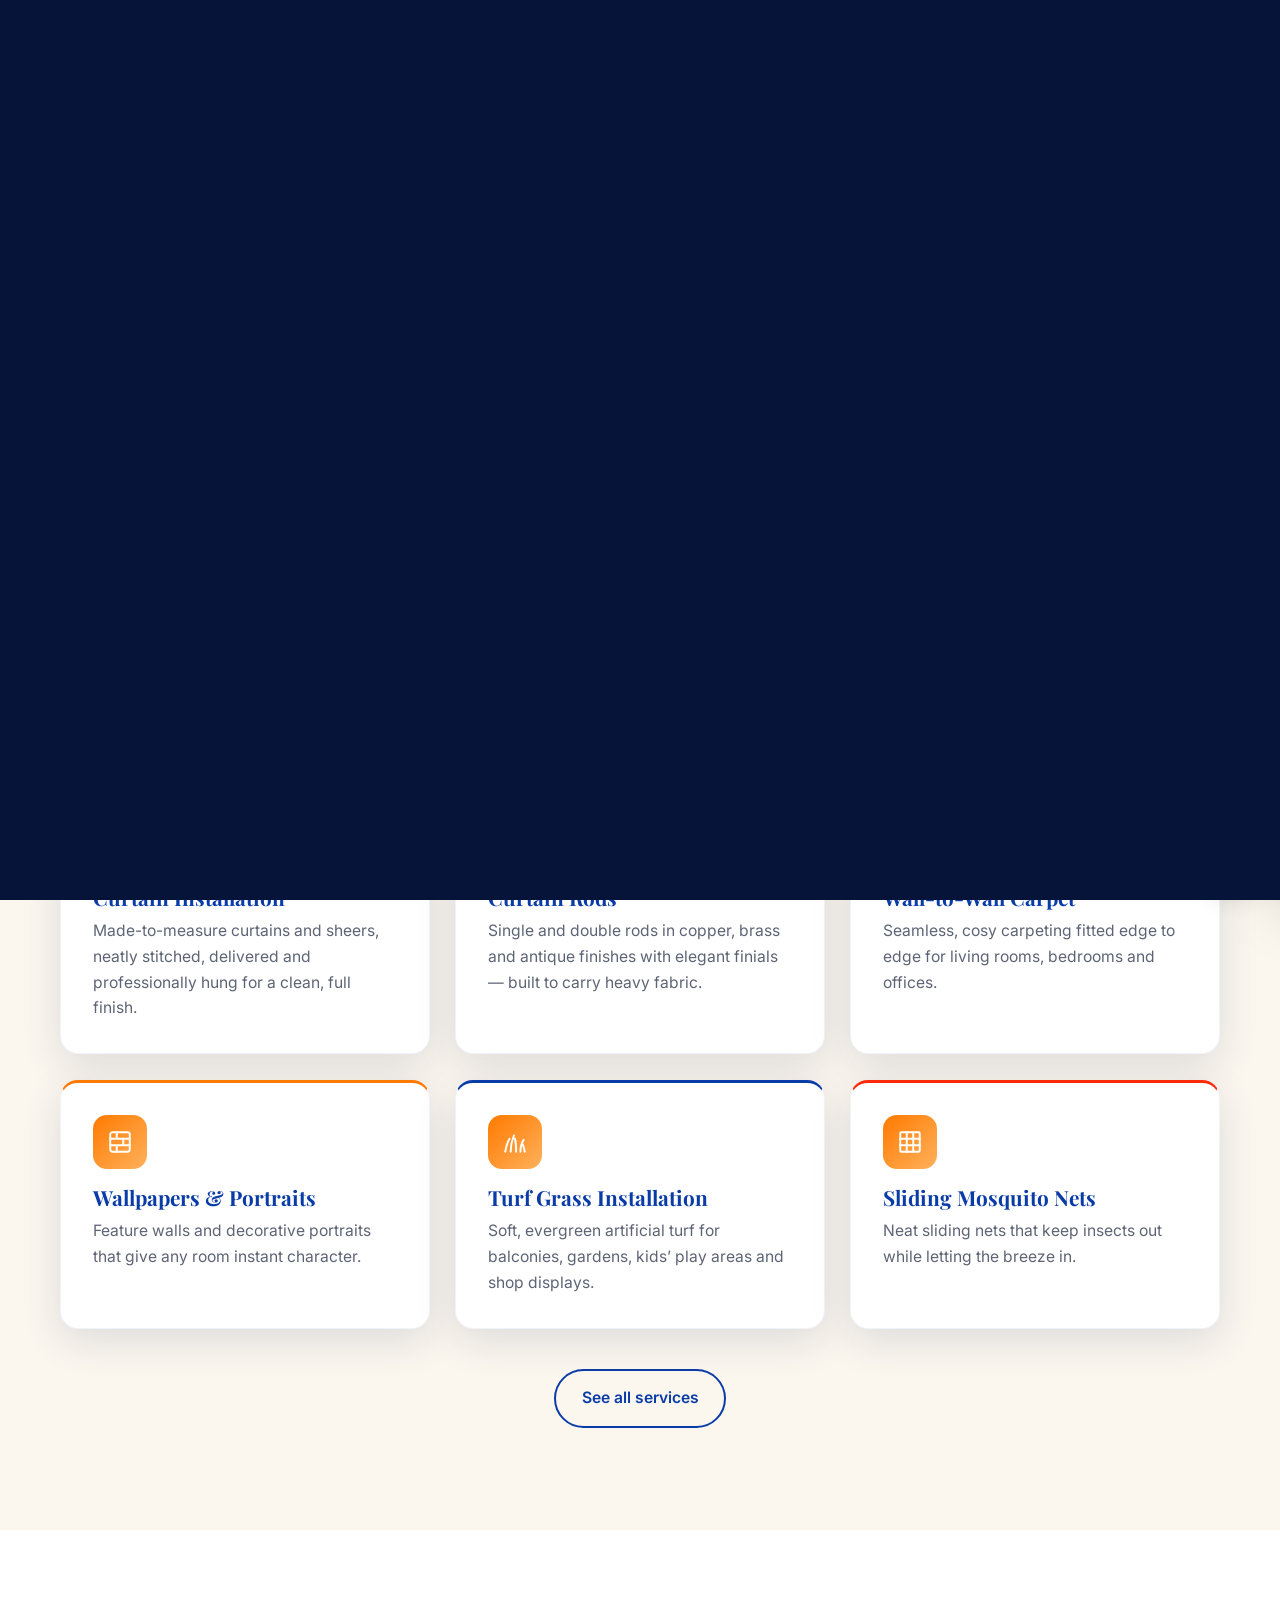
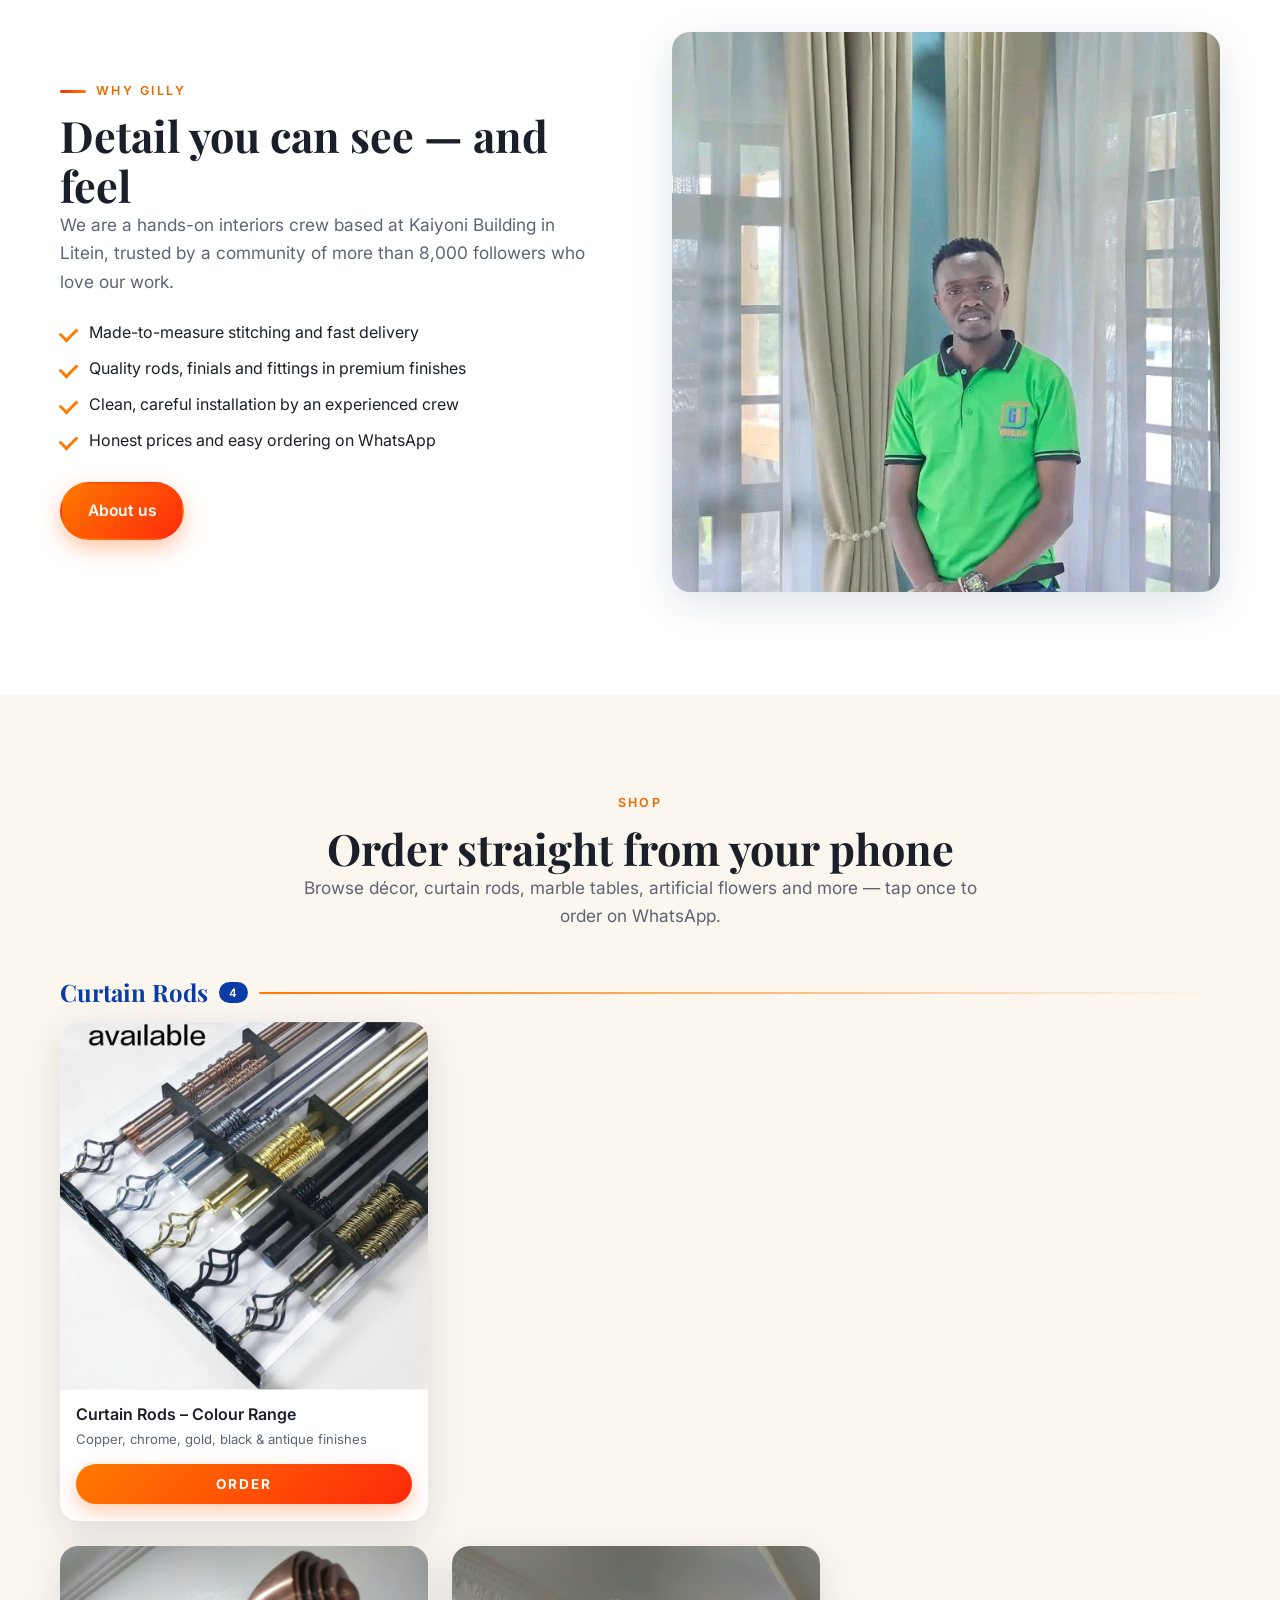
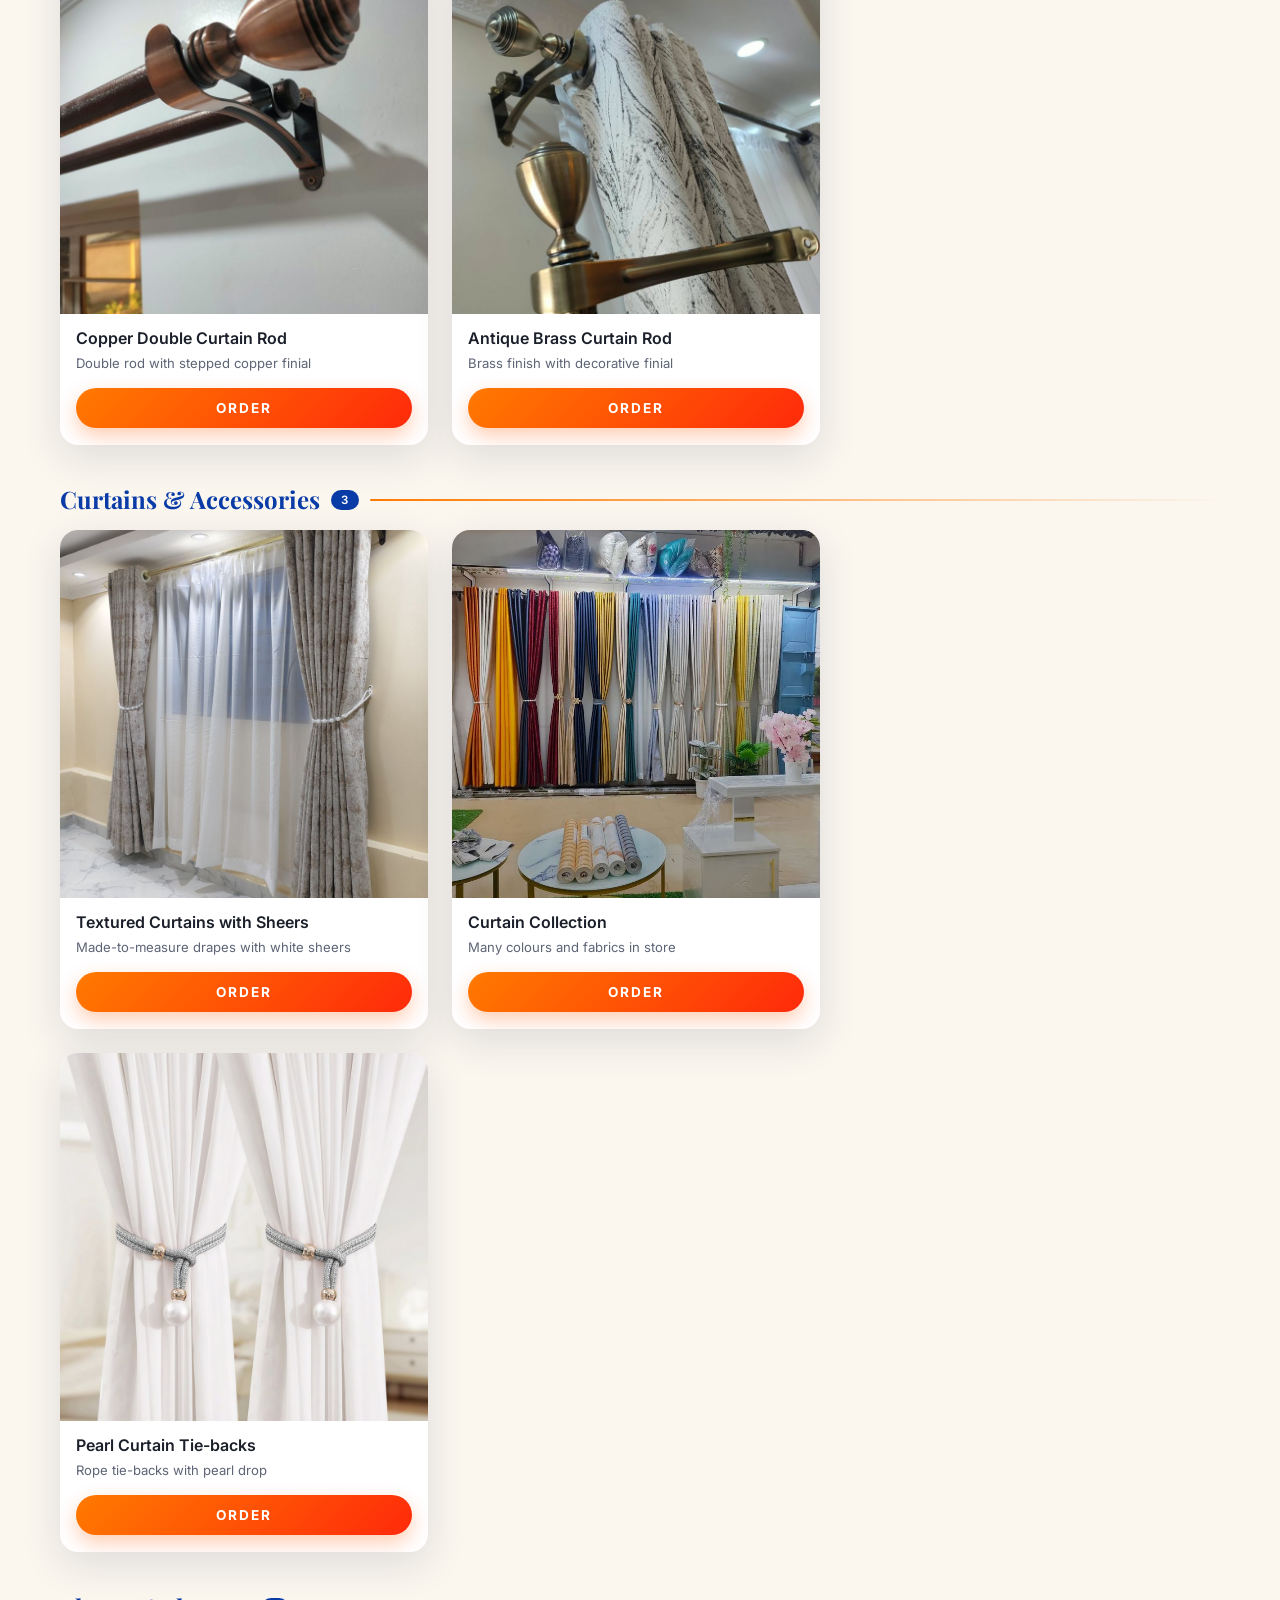
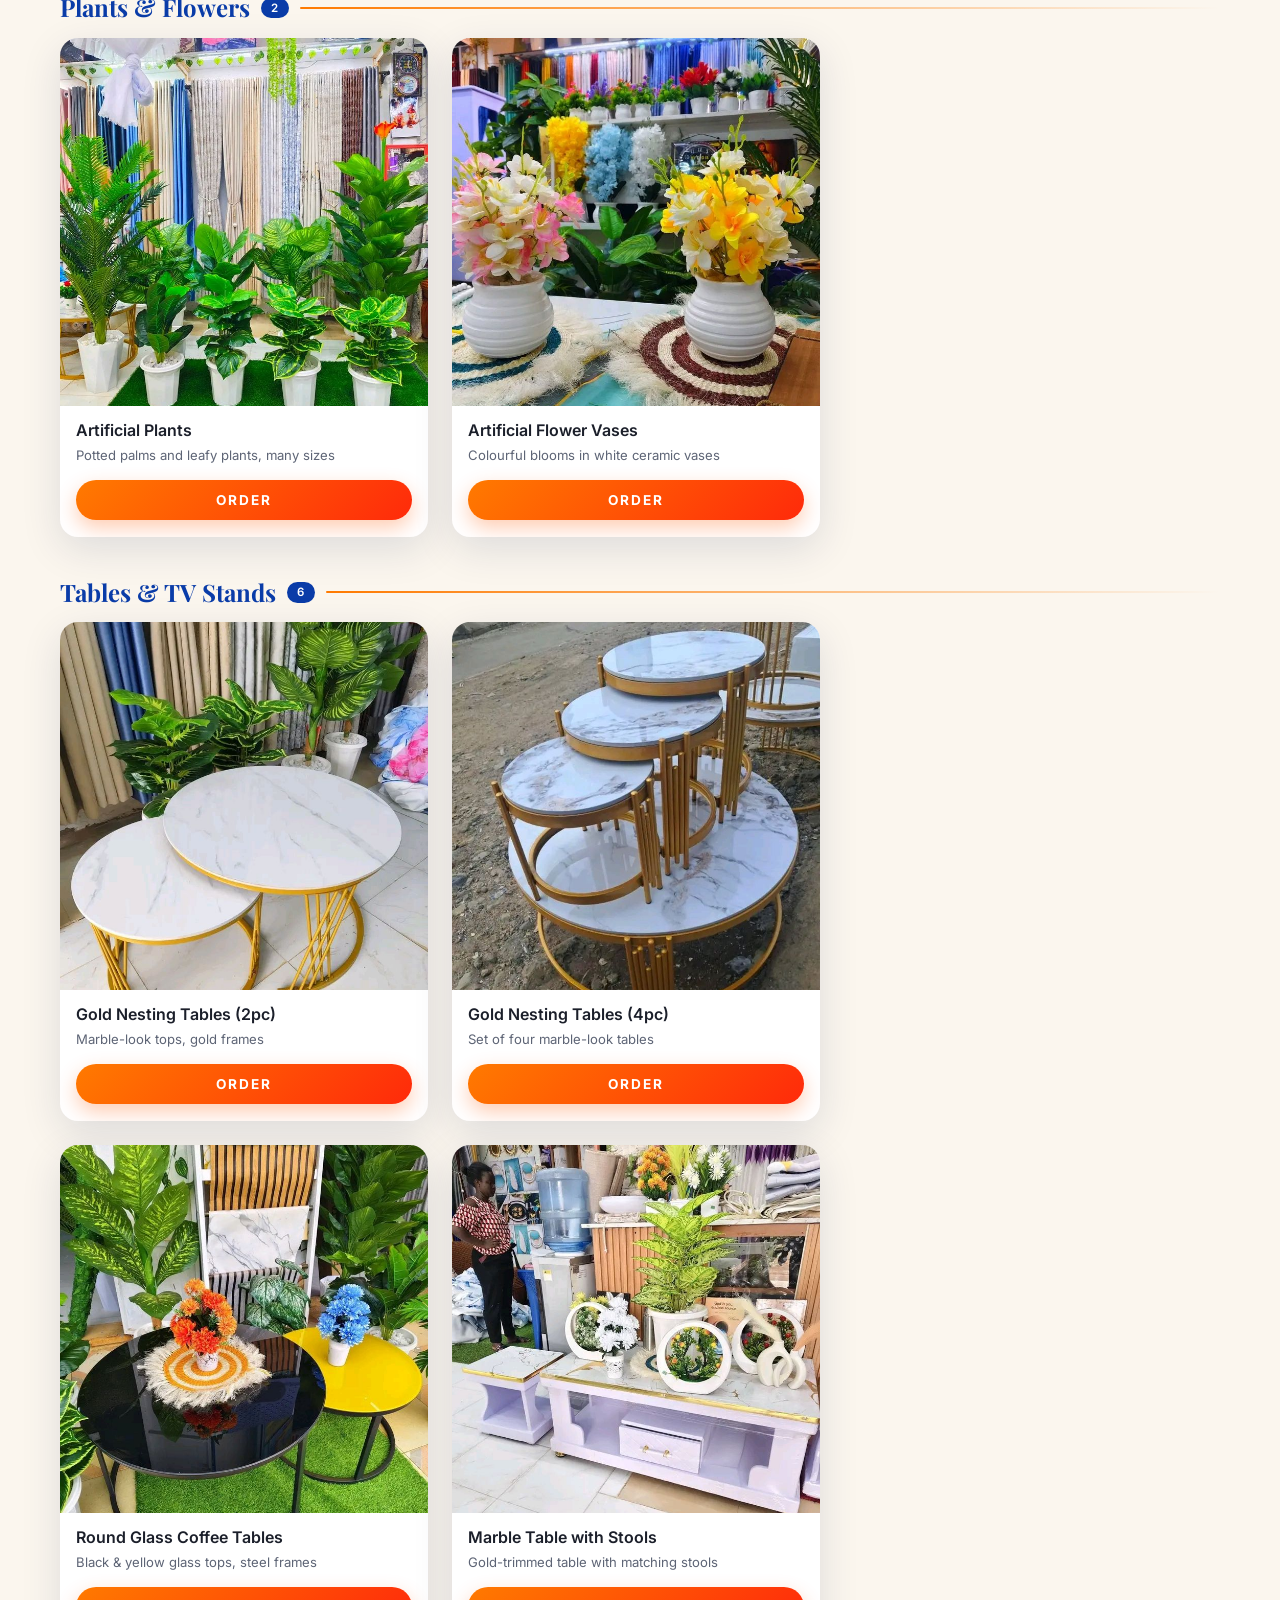
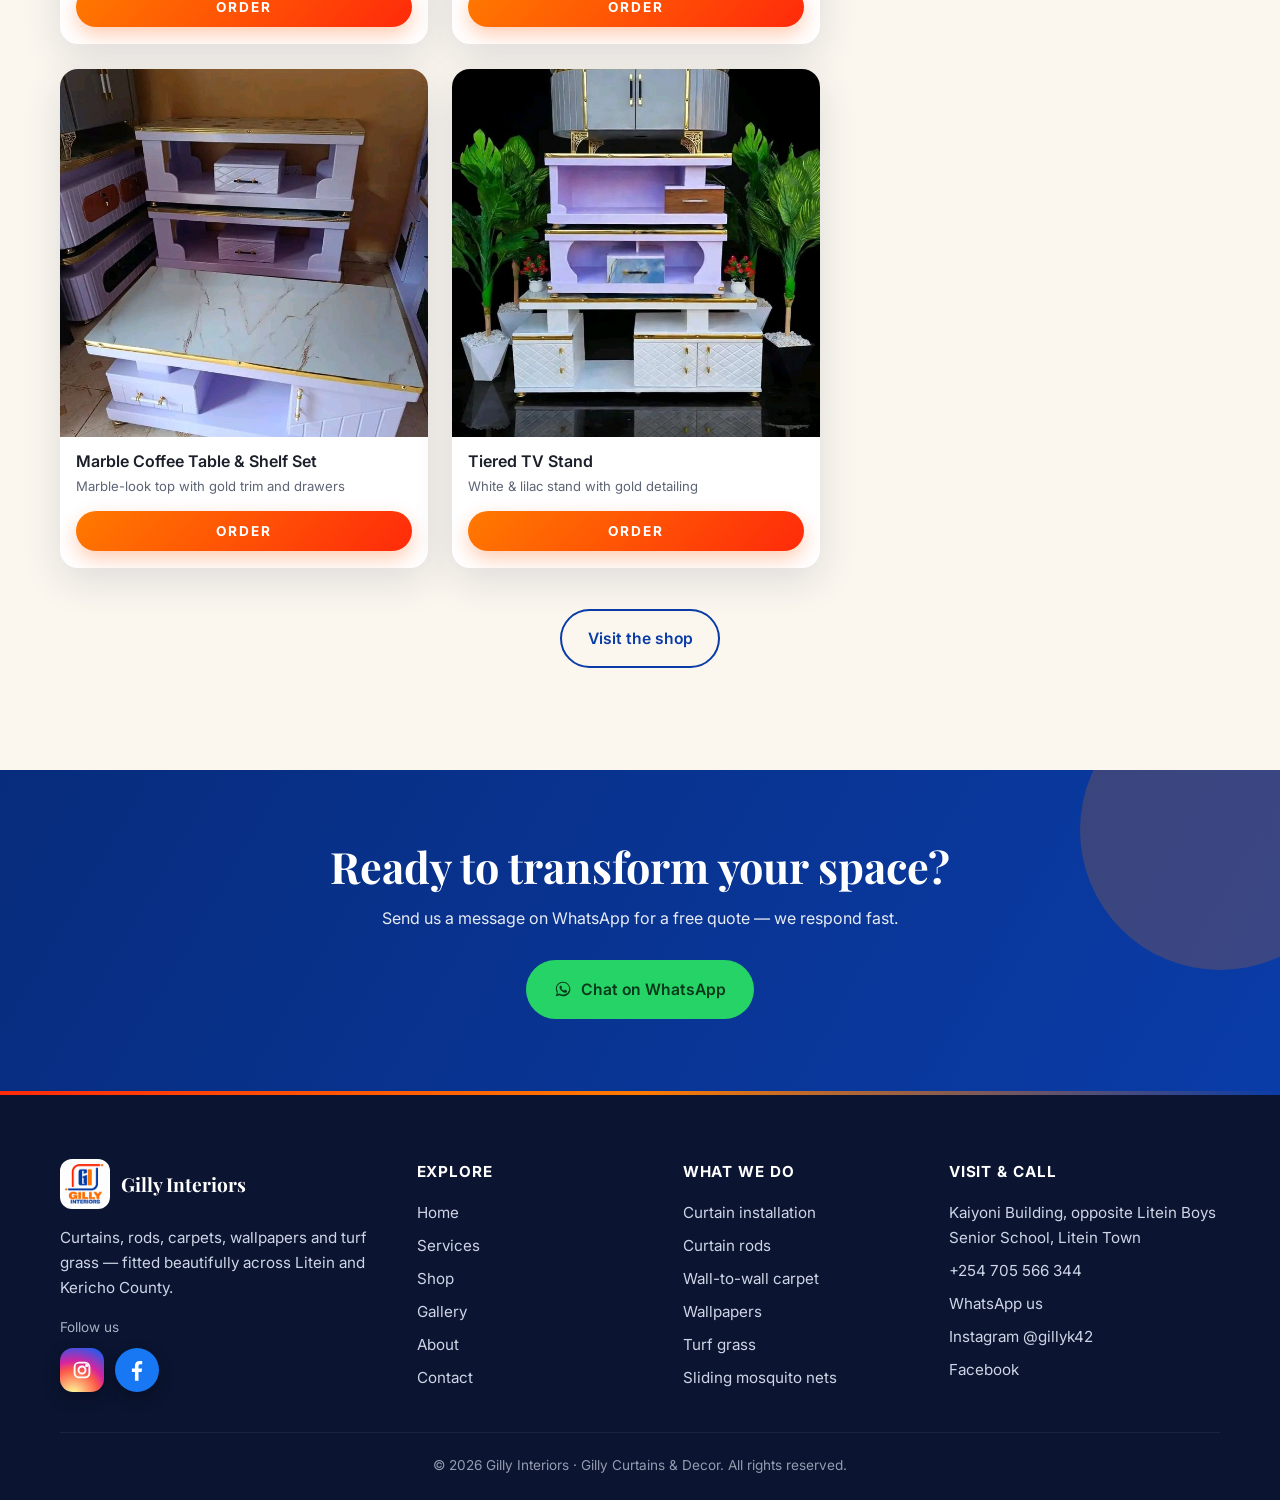
==== index.html @ ce87ca73 "Add files via upload" ====
<!DOCTYPE html>
<html lang="en"><head>
<meta charset="utf-8"><meta name="viewport" content="width=device-width,initial-scale=1">
<title>Gilly Interiors | Curtains, Rods, Carpets & Décor in Litein & Kericho</title>
<meta name="description" content="Gilly Interiors – curtain stitching & installation, curtain rods, wall-to-wall carpet, wallpapers, turf grass and sliding mosquito nets. Order online.">
<meta property="og:title" content="Gilly Interiors | Curtains, Rods, Carpets & Décor in Litein & Kericho"><meta property="og:description" content="Gilly Interiors – curtain stitching & installation, curtain rods, wall-to-wall carpet, wallpapers, turf grass and sliding mosquito nets. Order online."><meta property="og:image" content="img/logo.png"><meta property="og:type" content="website">
<meta name="theme-color" content="#0a3ca8">
<link rel="icon" href="img/favicon.png">
<link rel="preconnect" href="https://fonts.googleapis.com"><link rel="preconnect" href="https://fonts.gstatic.com" crossorigin>
<link href="https://fonts.googleapis.com/css2?family=Inter:wght@400;500;600;700&family=Playfair+Display:ital,wght@0,600;0,700;1,600&display=swap" rel="stylesheet">
<link rel="stylesheet" href="./style.css">
<script type="application/ld+json">{"@context":"https://schema.org","@type":"HomeAndConstructionBusiness","name":"Gilly Interiors","image":"img/logo.png","telephone":"+254705566344","address":{"@type":"PostalAddress","streetAddress":"Kaiyoni Building, opposite Litein Boys Senior School","addressLocality":"Litein","addressRegion":"Kericho County","addressCountry":"KE"},"sameAs":["https://instagram.com/gillyk42","https://www.facebook.com/share/1J3zjnJ5XR/"]}</script>
<noscript><style>#loader{display:none!important}</style></noscript>
<link rel="preload" as="image" href="img/intro.jpg">
</head><body>
<div id="loader" aria-hidden="true"><div class="ld-half l"><div class="ld-img"></div></div><div class="ld-half r"><div class="ld-img"></div></div><div class="ld-ui"><div class="ld-bar"><i></i></div><span class="ld-txt">Dressing your space <b>0%</b></span></div></div>
<header class="site-header hero-top"><div class="container nav">
<a href="index.html" class="brand"><img decoding="async" src="img/logo.png" alt="Gilly Interiors logo"><span>Gilly Interiors</span></a>
<button class="burger" aria-label="Menu"><span></span><span></span><span></span></button>
<ul class="nav-links"><li><a href="index.html" class="active">Home</a></li><li><a href="services.html" class="">Services</a></li><li><a href="shop.html" class="">Shop</a></li><li><a href="gallery.html" class="">Gallery</a></li><li><a href="about.html" class="">About</a></li><li><a href="contact.html" class="">Contact</a></li><li><a class="btn btn-wa" style="color:#07391b!important" target="_blank" rel="noopener" href="https://wa.me/254705566344?text=Hello%20Gilly%20Interiors">WhatsApp Us</a></li><li class="nav-social"><div class="social"><a class="soc ig" href="https://instagram.com/gillyk42" target="_blank" rel="noopener" aria-label="Gilly Interiors on Instagram"><svg viewBox="0 0 24 24" fill="none" stroke="#fff" stroke-width="1.9"><rect x="4.6" y="4.6" width="14.8" height="14.8" rx="4.4"/><circle cx="12" cy="12" r="3.5"/><circle cx="16.6" cy="7.4" r=".6" fill="#fff"/></svg></a><a class="soc fb" href="https://www.facebook.com/share/1J3zjnJ5XR/" target="_blank" rel="noopener" aria-label="Gilly Interiors on Facebook"><svg viewBox="0 0 24 24" fill="#fff"><path d="M13.4 22v-8.2h2.8l.5-3.3h-3.3V8.4c0-.9.4-1.7 1.8-1.7h1.6V3.8s-1.3-.2-2.5-.2c-2.6 0-4.2 1.600-4.200 4.400v2.500H7.300v3.300h2.800V22z"/></svg></a></div></li></ul>
</div></header>
<section class="hero"><div class="slides"><div class="slide" data-src="img/sunlit-palms.jpg"></div><div class="slide" data-src="img/arched-corridor.jpg"></div><div class="slide" data-src="img/golden-arches.jpg"></div><div class="slide" data-src="img/teal-lounge.jpg"></div><div class="slide" data-src="img/sage-wall.jpg"></div><div class="slide" data-src="img/sunset-glow.jpg"></div><div class="slide" data-src="img/bright-living.jpg"></div><div class="slide" data-src="img/orange-accent.jpg"></div></div>
<div class="container hero-inner"><img decoding="async" class="hero-logo" src="img/logo.png" alt="Gilly Interiors logo">
<h1>Interiors that feel like <em>home</em></h1>
<p>Curtains, rods, carpets, wallpapers and turf grass — stitched, delivered and installed with care.</p>
<div class="hero-cta"><a class="btn btn-primary" href="services.html">Our Services</a><a class="btn btn-ghost" href="shop.html">Shop &amp; Order</a></div></div>
<span class="scroll-hint">Scroll</span><div class="dots"></div></section>
<div class="strip"><div class="container"><ul><li>Curtain stitching &amp; delivery</li><li>Professional installation</li><li>Order via WhatsApp</li><li>Serving from Litein, Kaiyoni Building Opposite Litein Boys Senior School</li></ul></div></div>
<section class="section"><div class="container"><div class="head center reveal"><span class="eyebrow">What we do</span><h2>Everything for a finished room</h2><p class="lead">From the first measurement to the last fold of fabric, one trusted team handles it all.</p></div>
<div class="grid g3"><div class="card reveal"><div class="ico"><svg viewBox="0 0 24 24"><path d="M3 4h18M5 4v16M19 4v16M5 8c3 2 4 6 3 12M19 8c-3 2-4 6-3 12M10 4c0 6 2 10 2 16M14 4c0 6-2 10-2 16"/></svg></div><h3>Curtain Installation</h3><p>Made-to-measure curtains and sheers, neatly stitched, delivered and professionally hung for a clean, full finish.</p></div><div class="card reveal"><div class="ico"><svg viewBox="0 0 24 24"><path d="M2 8h20M2 8v-2M22 8v-2M6 8v4M18 8v4M3 4h2M19 4h2"/><circle cx="3" cy="5" r="1.500"/><circle cx="21" cy="5" r="1.500"/></svg></div><h3>Curtain Rods</h3><p>Single and double rods in copper, brass and antique finishes with elegant finials — built to carry heavy fabric.</p></div><div class="card reveal"><div class="ico"><svg viewBox="0 0 24 24"><rect x="3" y="6" width="18" height="12" rx="1.500"/><path d="M3 10h18M3 14h18M7 6v12M17 6v12"/></svg></div><h3>Wall-to-Wall Carpet</h3><p>Seamless, cosy carpeting fitted edge to edge for living rooms, bedrooms and offices.</p></div><div class="card reveal"><div class="ico"><svg viewBox="0 0 24 24"><rect x="3" y="3" width="18" height="18" rx="2"/><path d="M3 9h18M3 15h18M9 3v6M15 9v6M9 15v6"/></svg></div><h3>Wallpapers & Portraits</h3><p>Feature walls and decorative portraits that give any room instant character.</p></div><div class="card reveal"><div class="ico"><svg viewBox="0 0 24 24"><path d="M3 21c1-6 2-9 4-12M8 21c0-6 1-10 3-15M13 21c0-5 0-8-1-12M17 21c0-5 1-8 3-11M21 21c-.5-3-1-5-2-7"/></svg></div><h3>Turf Grass Installation</h3><p>Soft, evergreen artificial turf for balconies, gardens, kids’ play areas and shop displays.</p></div><div class="card reveal"><div class="ico"><svg viewBox="0 0 24 24"><rect x="3" y="3" width="18" height="18" rx="1"/><path d="M3 9h18M3 15h18M9 3v18M15 3v18"/></svg></div><h3>Sliding Mosquito Nets</h3><p>Neat sliding nets that keep insects out while letting the breeze in.</p></div></div>
<div class="center reveal" style="margin-top:2.5rem"><a class="btn btn-outline" href="services.html">See all services</a></div></div></section>
<section class="section alt"><div class="container split"><div class="reveal"><span class="eyebrow">Why Gilly</span><h2>Detail you can see — and feel</h2>
<p class="lead">We are a hands-on interiors crew based at Kaiyoni Building in Litein, trusted by a community of more than 8,000 followers who love our work.</p>
<ul class="ticks"><li>Made-to-measure stitching and fast delivery</li><li>Quality rods, finials and fittings in premium finishes</li><li>Clean, careful installation by an experienced crew</li><li>Honest prices and easy ordering on WhatsApp</li></ul>
<a class="btn btn-primary" href="about.html">About us</a></div>
<div class="stack reveal"><img decoding="async" src="img/gilly-green.jpg" alt="Gilly Interiors team member beside installed curtains" loading="lazy"></div></div></section>
<section class="section"><div class="container"><div class="head center reveal"><span class="eyebrow">Shop</span><h2>Order straight from your phone</h2><p class="lead">Browse décor, curtain rods, marble tables, artificial flowers and more — tap once to order on WhatsApp.</p></div>
<div id="products" class="products" ></div><div class="center reveal" style="margin-top:2rem"><a class="btn btn-outline" href="shop.html">Visit the shop</a></div></div></section>
<section class="cta-band"><div class="container reveal"><h2>Ready to transform your space?</h2><p>Send us a message on WhatsApp for a free quote — we respond fast.</p><a class="btn btn-wa" target="_blank" rel="noopener" href="https://wa.me/254705566344?text=Hello%20Gilly%20Interiors%2C%20I%20would%20like%20a%20quote"><svg viewBox="0 0 32 32"><path d="M16 3C9 3 3.3 8.6 3.3 15.5c0 2.4.7 4.7 1.9 6.6L3 29l7.100-1.900c1.900 1 4 1.600 6.200 1.600 7 0 12.700-5.600 12.700-12.500S23 3 16 3zm0 22.800c-2 0-3.900-.6-5.500-1.600l-.4-.2-4.200 1.100 1.100-4.100-.3-.4a10.200 10.200 0 0 1-1.600-5.500C5.100 9.600 10 5.100 16 5.100s10.900 4.500 10.900 10.400S22 25.800 16 25.800zm6-7.700c-.3-.2-1.900-.9-2.200-1s-.5-.2-.7.200-.8 1-1 1.200-.4.200-.7.100a8.400 8.400 0 0 1-4.100-3.600c-.3-.6.300-.5.900-1.700.1-.2 0-.4 0-.5l-1-2.300c-.3-.6-.5-.5-.7-.5h-.6c-.2 0-.6.100-.9.400s-1.200 1.200-1.200 2.800 1.200 3.300 1.400 3.500 2.300 3.600 5.700 5c2.100.9 2.900 1 3.900.8.600-.1 1.900-.8 2.200-1.500s.3-1.400.2-1.500-.3-.2-.6-.4z"/></svg> Chat on WhatsApp</a></div></section><footer><div class="container"><div class="fgrid">
<div><div class="flogo"><img decoding="async" src="img/logo.png" alt=""><span>Gilly Interiors</span></div><p style="max-width:32ch;font-size:.95rem">Curtains, rods, carpets, wallpapers and turf grass — fitted beautifully across Litein and Kericho County.</p><p style="margin-top:1rem;font-size:.85rem;opacity:.8">Follow us</p><div class="social"><a class="soc ig" href="https://instagram.com/gillyk42" target="_blank" rel="noopener" aria-label="Gilly Interiors on Instagram"><svg viewBox="0 0 24 24" fill="none" stroke="#fff" stroke-width="1.9"><rect x="4.6" y="4.6" width="14.8" height="14.8" rx="4.4"/><circle cx="12" cy="12" r="3.5"/><circle cx="16.6" cy="7.4" r=".6" fill="#fff"/></svg></a><a class="soc fb" href="https://www.facebook.com/share/1J3zjnJ5XR/" target="_blank" rel="noopener" aria-label="Gilly Interiors on Facebook"><svg viewBox="0 0 24 24" fill="#fff"><path d="M13.4 22v-8.2h2.8l.5-3.3h-3.3V8.4c0-.9.4-1.7 1.8-1.7h1.6V3.8s-1.3-.2-2.5-.2c-2.6 0-4.2 1.600-4.200 4.400v2.500H7.300v3.300h2.800V22z"/></svg></a></div></div>
<div><h4>EXPLORE</h4><ul><li><a href="index.html">Home</a></li><li><a href="services.html">Services</a></li><li><a href="shop.html">Shop</a></li><li><a href="gallery.html">Gallery</a></li><li><a href="about.html">About</a></li><li><a href="contact.html">Contact</a></li></ul></div>
<div><h4>WHAT WE DO</h4><ul><li>Curtain installation</li><li>Curtain rods</li><li>Wall-to-wall carpet</li><li>Wallpapers</li><li>Turf grass</li><li>Sliding mosquito nets</li></ul></div>
<div><h4>VISIT &amp; CALL</h4><ul><li>Kaiyoni Building, opposite Litein Boys Senior School, Litein Town</li><li><a href="tel:+254705566344">+254 705 566 344</a></li><li><a href="https://wa.me/254705566344" target="_blank" rel="noopener">WhatsApp us</a></li><li><a href="https://www.instagram.com/gillyk42" target="_blank" rel="noopener">Instagram @gillyk42</a></li><li><a href="https://www.facebook.com/share/1J3zjnJ5XR/" target="_blank" rel="noopener">Facebook</a></li></ul></div>
</div><div class="copy">© 2026 Gilly Interiors · Gilly Curtains &amp; Decor. All rights reserved.</div></div></footer>
<a class="wa-float" aria-label="Chat on WhatsApp" target="_blank" rel="noopener" href="https://wa.me/254705566344?text=Hello%20Gilly%20Interiors"><svg viewBox="0 0 32 32"><path d="M16 3C9 3 3.3 8.6 3.3 15.5c0 2.4.7 4.7 1.9 6.6L3 29l7.100-1.900c1.900 1 4 1.600 6.200 1.600 7 0 12.700-5.600 12.700-12.500S23 3 16 3zm0 22.800c-2 0-3.900-.6-5.500-1.600l-.4-.2-4.200 1.100 1.100-4.100-.3-.4a10.200 10.200 0 0 1-1.600-5.500C5.100 9.600 10 5.100 16 5.100s10.900 4.500 10.900 10.400S22 25.800 16 25.800zm6-7.700c-.3-.2-1.900-.9-2.200-1s-.5-.2-.7.200-.8 1-1 1.200-.4.200-.7.100a8.400 8.400 0 0 1-4.100-3.600c-.3-.6.300-.5.900-1.700.1-.2 0-.4 0-.5l-1-2.300c-.3-.6-.5-.5-.7-.5h-.6c-.2 0-.6.100-.9.400s-1.200 1.200-1.200 2.800 1.200 3.300 1.400 3.500 2.300 3.600 5.700 5c2.100.9 2.900 1 3.900.8.600-.1 1.900-.8 2.200-1.500s.3-1.400.2-1.500-.3-.2-.6-.4z"/></svg></a>
<script src="./products.js"></script><script src="./main.js"></script><script src="./cart.js"></script>
</body></html>
---- style.css ----
:root{
  --orange:#ff7a00; --orange-d:#e56a00; --blue:#0a3ca8; --blue-d:#072c7d; --red:#ff2a0a;
  --ink:#1b1f2a; --muted:#5d6475; --cream:#fbf6ee; --sand:#f3e9d8; --white:#fff;
  --wa:#25d366; --radius:18px; --shadow:0 12px 40px rgba(10,30,80,.12);
  --serif:'Playfair Display',Georgia,serif; --sans:'Inter',system-ui,-apple-system,Segoe UI,Roboto,sans-serif;
}
*{box-sizing:border-box;margin:0;padding:0}
html{scroll-behavior:smooth}
body{font-family:var(--sans);color:var(--ink);background:var(--cream);line-height:1.65;-webkit-font-smoothing:antialiased}
img{max-width:100%;display:block}
a{color:inherit;text-decoration:none}
.container{width:min(1160px,92%);margin-inline:auto}
h1,h2,h3{font-family:var(--serif);line-height:1.15;font-weight:700}
h2{font-size:clamp(1.8rem,4vw,2.7rem)}
.eyebrow{font:600 .78rem/1 var(--sans);letter-spacing:.2em;text-transform:uppercase;color:var(--orange-d);margin-bottom:.9rem;display:block}
.lead{color:var(--muted);font-size:1.08rem;max-width:62ch}
.section{padding:clamp(3.5rem,8vw,6.5rem) 0}
.section.alt{background:var(--white)}
.center{text-align:center}.center .lead{margin-inline:auto}

/* buttons */
.btn{display:inline-flex;align-items:center;gap:.55rem;padding:.9rem 1.6rem;border-radius:999px;font-weight:600;font-size:.98rem;border:2px solid transparent;cursor:pointer;transition:.25s;font-family:var(--sans)}
.btn-primary{background:var(--orange);color:#fff}.btn-primary:hover{background:var(--orange-d);transform:translateY(-2px)}
.btn-wa{background:var(--wa);color:#07391b}.btn-wa:hover{filter:brightness(.95);transform:translateY(-2px)}
.btn-ghost{border-color:rgba(255,255,255,.75);color:#fff}.btn-ghost:hover{background:#fff;color:var(--blue)}
.btn-outline{border-color:var(--blue);color:var(--blue)}.btn-outline:hover{background:var(--blue);color:#fff}
.btn svg{width:1.15em;height:1.15em;fill:currentColor}

/* header */
.site-header{position:fixed;inset:0 0 auto 0;z-index:50;transition:.3s;padding:.9rem 0}
.site-header.solid,.site-header.always-solid{background:rgba(255,255,255,.96);backdrop-filter:blur(10px);box-shadow:0 2px 18px rgba(0,0,0,.08);padding:.55rem 0}
.nav{display:flex;align-items:center;justify-content:space-between;gap:1rem}
.brand{display:flex;align-items:center;gap:.7rem;font:700 1.15rem var(--serif);color:#fff}
.brand img{width:46px;height:46px;border-radius:12px;background:#fff;padding:2px}
.solid .brand,.always-solid .brand{color:var(--blue)}
.nav-links{display:flex;gap:1.6rem;align-items:center;list-style:none}
.nav-links a{font-weight:500;font-size:.95rem;color:#fff;position:relative;padding:.3rem 0}
.solid .nav-links a,.always-solid .nav-links a{color:var(--ink)}
.nav-links a:not(.btn)::after{content:"";position:absolute;left:0;bottom:-2px;height:2px;width:0;background:var(--orange);transition:.25s}
.nav-links a:hover::after,.nav-links a.active::after{width:100%}
.nav-links .btn{padding:.6rem 1.2rem;font-size:.9rem;color:#fff!important}
.burger{display:none;background:none;border:0;cursor:pointer;width:42px;height:42px;position:relative}
.burger span{position:absolute;left:9px;right:9px;height:2px;background:#fff;transition:.3s}
.solid .burger span,.always-solid .burger span{background:var(--ink)}
.burger span:nth-child(1){top:13px}.burger span:nth-child(2){top:20px}.burger span:nth-child(3){top:27px}
.burger.open span:nth-child(1){top:20px;transform:rotate(45deg)}
.burger.open span:nth-child(2){opacity:0}
.burger.open span:nth-child(3){top:20px;transform:rotate(-45deg)}
@media(max-width:860px){
  .burger{display:block}
  .nav-links{position:fixed;inset:0 0 0 30%;background:#fff;flex-direction:column;justify-content:center;gap:1.6rem;transform:translateX(100%);transition:.35s;box-shadow:-20px 0 50px rgba(0,0,0,.2)}
  .nav-links.open{transform:none}
  .nav-links a{color:var(--ink)!important;font-size:1.1rem}
  .burger.open span{background:var(--ink)}
  .burger{z-index:60}
}

/* hero */
.hero{position:relative;min-height:100svh;display:grid;place-items:center;color:#fff;overflow:hidden;isolation:isolate;text-align:center}
.slides{position:absolute;inset:0;z-index:-2;background:#1a1a1a}
.slide{position:absolute;inset:0;background-size:cover;background-position:center;opacity:0;transform:scale(1.04);transition:opacity 2.4s ease-in-out,transform 9s ease-out;will-change:opacity,transform}
.slide.active{opacity:1;transform:scale(1.14)}
.hero::before{content:"";position:absolute;inset:0;z-index:-1;background:
  radial-gradient(ellipse at center,rgba(8,20,55,.22) 0%,rgba(8,20,55,.5) 75%),
  linear-gradient(180deg,rgba(8,20,55,.5),rgba(8,20,55,.08) 35%,rgba(8,20,55,.6))}
.hero-inner{padding:7rem 0 5.5rem;display:flex;flex-direction:column;align-items:center}
.hero-logo{width:clamp(150px,22vw,230px);aspect-ratio:1;border-radius:50%;background:#fff;padding:12px;box-shadow:0 18px 60px rgba(0,0,0,.45),0 0 0 8px rgba(255,255,255,.18);margin-bottom:1.8rem;object-fit:contain;animation:float 6s ease-in-out infinite}
@keyframes float{50%{transform:translateY(-8px)}}
.hero h1{font-size:clamp(2.2rem,6.2vw,4.4rem);text-shadow:0 3px 24px rgba(0,0,0,.45);max-width:16ch}
.hero h1 em{font-style:italic;color:#ffc27a}
.hero p{max-width:56ch;margin:1.2rem auto 2rem;font-size:clamp(1rem,2.2vw,1.2rem);color:rgba(255,255,255,.92);text-shadow:0 2px 12px rgba(0,0,0,.4)}
.hero-cta{display:flex;gap:.9rem;flex-wrap:wrap;justify-content:center}
.dots{position:absolute;bottom:1.6rem;left:50%;transform:translateX(-50%);display:flex;gap:.5rem}
.dots button{width:9px;height:9px;border-radius:99px;border:0;background:rgba(255,255,255,.45);cursor:pointer;transition:.3s;padding:0}
.dots button.active{width:28px;background:var(--orange)}
.scroll-hint{position:absolute;bottom:3.4rem;left:50%;transform:translateX(-50%);font-size:.72rem;letter-spacing:.25em;text-transform:uppercase;opacity:.75}

/* page hero */
.page-hero{position:relative;padding:9rem 0 4.5rem;color:#fff;text-align:center;isolation:isolate;overflow:hidden}
.page-hero .slides{z-index:-2}.page-hero::before{content:"";position:absolute;inset:0;z-index:-1;background:linear-gradient(180deg,rgba(8,20,55,.72),rgba(8,20,55,.55))}
.page-hero h1{font-size:clamp(2rem,5vw,3.4rem)}
.page-hero p{opacity:.9;margin-top:.8rem;max-width:56ch;margin-inline:auto}

/* trust strip */
.strip{background:var(--blue);color:#fff;padding:1.4rem 0}
.strip ul{list-style:none;display:flex;flex-wrap:wrap;justify-content:space-around;gap:.8rem 2rem;font-weight:600;font-size:.95rem}
.strip li::before{content:"✦";color:var(--orange);margin-right:.5rem}

/* cards */
.grid{display:grid;gap:1.6rem}
.g3{grid-template-columns:repeat(auto-fit,minmax(280px,1fr))}
.g2{grid-template-columns:repeat(auto-fit,minmax(320px,1fr))}
.card{background:#fff;border-radius:var(--radius);padding:2rem;box-shadow:var(--shadow);transition:.3s;border:1px solid rgba(10,60,168,.06)}
.card:hover{transform:translateY(-6px)}
.card .ico{width:54px;height:54px;border-radius:14px;background:linear-gradient(135deg,var(--orange),#ffb15c);display:grid;place-items:center;margin-bottom:1.1rem;color:#fff}
.card .ico svg{width:26px;height:26px;stroke:#fff;fill:none;stroke-width:1.8;stroke-linecap:round;stroke-linejoin:round}
.card h3{font-size:1.3rem;margin-bottom:.5rem;color:var(--blue)}
.card p{color:var(--muted);font-size:.98rem}
.head{margin-bottom:3rem}

/* split */
.split{display:grid;grid-template-columns:1fr 1fr;gap:clamp(2rem,5vw,4.5rem);align-items:center}
.split img{border-radius:var(--radius);box-shadow:var(--shadow);width:100%;height:100%;max-height:560px;object-fit:cover}
.split .stack{position:relative}
.split .stack::after{content:"";position:absolute;inset:auto -14px -14px auto;width:60%;height:60%;border:3px solid var(--orange);border-radius:var(--radius);z-index:-1}
@media(max-width:820px){.split{grid-template-columns:1fr}}
.ticks{list-style:none;margin:1.4rem 0 1.8rem}
.ticks li{padding-left:1.8rem;position:relative;margin-bottom:.6rem}
.ticks li::before{content:"";position:absolute;left:0;top:.5em;width:.9rem;height:.5rem;border-left:3px solid var(--orange);border-bottom:3px solid var(--orange);transform:rotate(-45deg)}

/* gallery */
.gallery{columns:3 260px;column-gap:1.2rem}
.gallery figure{break-inside:avoid;margin-bottom:1.2rem;border-radius:var(--radius);overflow:hidden;position:relative;cursor:zoom-in;box-shadow:var(--shadow)}
.gallery img{width:100%;transition:transform .6s}
.gallery figure:hover img{transform:scale(1.06)}
.gallery figcaption{position:absolute;inset:auto 0 0 0;padding:2.4rem 1rem .9rem;color:#fff;font-weight:500;background:linear-gradient(transparent,rgba(0,0,0,.7));font-size:.92rem}
.lightbox{position:fixed;inset:0;background:rgba(5,12,30,.92);z-index:100;display:none;place-items:center;padding:1.5rem;cursor:zoom-out}
.lightbox.open{display:grid}
.lightbox img{max-height:90vh;border-radius:12px}

/* shop */
.filters{display:flex;gap:.6rem;flex-wrap:wrap;justify-content:center;margin-bottom:2.2rem}
.filters button{padding:.55rem 1.2rem;border-radius:999px;border:1.5px solid var(--blue);background:transparent;color:var(--blue);font-weight:600;cursor:pointer;font-family:var(--sans)}
.filters button.active{background:var(--blue);color:#fff}
.products{display:grid;gap:1.5rem;grid-template-columns:repeat(auto-fill,minmax(250px,1fr))}
.product{background:#fff;border-radius:var(--radius);overflow:hidden;box-shadow:var(--shadow);display:flex;flex-direction:column;transition:.3s}
.product:hover{transform:translateY(-5px)}
.product .ph{aspect-ratio:4/5;overflow:hidden;background:var(--sand)}
.product .ph img{width:100%;height:100%;object-fit:cover}
.product .info{padding:1.1rem 1.2rem 1.3rem;display:flex;flex-direction:column;gap:.35rem;flex:1}
.product .cat{font-size:.72rem;letter-spacing:.14em;text-transform:uppercase;color:var(--orange-d);font-weight:700}
.product h3{font-family:var(--sans);font-size:1.05rem;font-weight:600}
.product .price{font-size:1.25rem;font-weight:700;color:var(--blue);margin-top:auto}
.product .price small{font-size:.8rem;color:var(--muted);font-weight:500}
.product .btn{justify-content:center;margin-top:.7rem;padding:.7rem 1rem;font-size:.92rem}
.empty-note{text-align:center;background:#fff;border:2px dashed rgba(10,60,168,.25);padding:2rem;border-radius:var(--radius);color:var(--muted);margin-top:1.6rem}

/* crew */
.crew{display:grid;gap:1.4rem;grid-template-columns:repeat(auto-fit,minmax(220px,1fr))}
.person{text-align:center}
.person img{border-radius:var(--radius);aspect-ratio:3/4;object-fit:cover;width:100%;box-shadow:var(--shadow)}
.person h3{font-size:1.1rem;margin-top:.9rem;color:var(--blue)}
.person span{color:var(--muted);font-size:.9rem}

/* contact */
.info-list{list-style:none;display:grid;gap:1.2rem;margin:1.6rem 0}
.info-list li{display:flex;gap:1rem;align-items:flex-start}
.info-list .ic{flex:none;width:46px;height:46px;border-radius:12px;background:var(--blue);display:grid;place-items:center}
.info-list svg{width:22px;height:22px;stroke:#fff;fill:none;stroke-width:1.8;stroke-linecap:round;stroke-linejoin:round}
.info-list strong{display:block;color:var(--blue)}
form.quote{background:#fff;padding:2rem;border-radius:var(--radius);box-shadow:var(--shadow);display:grid;gap:1rem}
form.quote label{font-weight:600;font-size:.9rem;display:grid;gap:.35rem}
form.quote input,form.quote select,form.quote textarea{font:inherit;padding:.8rem 1rem;border:1.5px solid #d9dde6;border-radius:12px;background:#fafbfd}
form.quote input:focus,form.quote select:focus,form.quote textarea:focus{outline:none;border-color:var(--orange);box-shadow:0 0 0 3px rgba(255,122,0,.18)}
.map{border:0;width:100%;height:340px;border-radius:var(--radius);box-shadow:var(--shadow);margin-top:2rem}

/* cta band */
.cta-band{background:linear-gradient(120deg,var(--blue-d),var(--blue));color:#fff;text-align:center;padding:4.5rem 0;position:relative;overflow:hidden}
.cta-band::after{content:"";position:absolute;right:-80px;top:-80px;width:280px;height:280px;border-radius:50%;background:var(--orange);opacity:.2}
.cta-band h2{margin-bottom:.8rem}.cta-band p{opacity:.9;margin-bottom:1.8rem}

/* footer */
footer{background:#0b1430;color:#cfd5e6;padding:4rem 0 1.5rem}
.fgrid{display:grid;gap:2.5rem;grid-template-columns:1.4fr 1fr 1fr 1.2fr}
@media(max-width:820px){.fgrid{grid-template-columns:1fr 1fr}}
@media(max-width:520px){.fgrid{grid-template-columns:1fr}}
footer h4{color:#fff;font-family:var(--sans);font-size:.95rem;margin-bottom:1rem;letter-spacing:.06em}
footer ul{list-style:none;display:grid;gap:.5rem;font-size:.95rem}
footer a:hover{color:var(--orange)}
footer .flogo{display:flex;align-items:center;gap:.7rem;margin-bottom:1rem;color:#fff;font:700 1.2rem var(--serif)}
footer .flogo img{width:50px;border-radius:12px;background:#fff;padding:2px}
.copy{border-top:1px solid rgba(255,255,255,.1);margin-top:2.5rem;padding-top:1.3rem;text-align:center;font-size:.85rem;opacity:.7}

/* floating whatsapp */
.wa-float{position:fixed;right:18px;bottom:18px;z-index:60;width:60px;height:60px;border-radius:50%;background:var(--wa);display:grid;place-items:center;box-shadow:0 8px 28px rgba(0,0,0,.3);animation:pulse 2.4s infinite}
.wa-float svg{width:32px;height:32px;fill:#fff}
@keyframes pulse{0%{box-shadow:0 0 0 0 rgba(37,211,102,.55),0 8px 28px rgba(0,0,0,.3)}70%{box-shadow:0 0 0 18px rgba(37,211,102,0),0 8px 28px rgba(0,0,0,.3)}100%{box-shadow:0 0 0 0 rgba(37,211,102,0),0 8px 28px rgba(0,0,0,.3)}}

/* reveal */
.js .reveal{opacity:0;transform:translateY(26px);transition:opacity .8s,transform .8s}
.js .reveal.in{opacity:1;transform:none}
@media(prefers-reduced-motion:reduce){.slide,.hero-logo,.wa-float{animation:none!important;transition:opacity 1s!important;transform:none!important}.reveal{opacity:1;transform:none}}
.products{justify-content:center}

/* button spinner */
.is-loading{position:relative;pointer-events:none;opacity:.9}
.is-loading::after{content:"";width:1em;height:1em;border-radius:50%;border:2.5px solid rgba(255,255,255,.35);border-top-color:#fff;animation:spin .7s linear infinite;flex:none}
.btn-wa.is-loading::after,.filters button.is-loading::after,.btn-outline.is-loading::after{border-color:rgba(10,60,168,.25);border-top-color:var(--blue)}
@keyframes spin{to{transform:rotate(360deg)}}

/* ---------- brand polish ---------- */
.strip{border-top:4px solid transparent;border-image:linear-gradient(90deg,var(--red),var(--orange),var(--blue)) 1}
.eyebrow::before{content:"";display:inline-block;width:26px;height:3px;border-radius:3px;background:linear-gradient(90deg,var(--red),var(--orange));vertical-align:middle;margin-right:.6rem}
.center .eyebrow::before{display:none}
.btn-primary{background:linear-gradient(135deg,var(--orange),var(--red));box-shadow:0 8px 22px rgba(255,90,0,.35)}
.btn-primary:hover{background:linear-gradient(135deg,var(--orange-d),var(--red))}
.card{border-top:3px solid var(--orange)}
.card:nth-child(3n+2){border-top-color:var(--blue)}.card:nth-child(3n){border-top-color:var(--red)}
footer{border-top:4px solid transparent;border-image:linear-gradient(90deg,var(--red),var(--orange),var(--blue)) 1}
.btn,.filters button{-webkit-tap-highlight-color:transparent}
.btn:active{transform:scale(.97)}

/* ---------- loader v2: curtains open ---------- */
#loader{position:fixed;inset:0;z-index:999;background:#06143a;overflow:hidden;transition:opacity .5s,visibility .5s}
#loader.hide{opacity:0;visibility:hidden;pointer-events:none}
.ld-half{position:absolute;top:0;bottom:0;width:50%;overflow:hidden;transition:transform 1.15s cubic-bezier(.77,0,.18,1);will-change:transform}
.ld-half.l{left:0}.ld-half.r{right:0}
.ld-img{position:absolute;top:0;bottom:0;width:100vw;background:#06143a url(img/intro.jpg) center/cover no-repeat;animation:kb 5s ease-out forwards}
.ld-half.l .ld-img{left:0}.ld-half.r .ld-img{right:0}
@media(max-aspect-ratio:1/1){.ld-img{background-size:auto 58%}}
@keyframes kb{from{transform:scale(1.0)}to{transform:scale(1.07)}}
#loader::after{content:"";position:absolute;inset:0;background:linear-gradient(105deg,transparent 35%,rgba(255,255,255,.28) 50%,transparent 65%);transform:translateX(-100%);animation:sweep 2.4s ease-in-out .5s infinite;pointer-events:none}
@keyframes sweep{to{transform:translateX(100%)}}
.ld-ui{position:absolute;left:50%;bottom:8vh;transform:translateX(-50%);display:flex;flex-direction:column;align-items:center;gap:.7rem;padding:.9rem 1.5rem;border-radius:18px;background:rgba(6,20,58,.72);backdrop-filter:blur(8px);box-shadow:0 10px 40px rgba(0,0,0,.35);animation:rise .9s ease both;transition:opacity .4s,transform .6s;z-index:2}
@keyframes rise{from{opacity:0;transform:translate(-50%,18px)}}
.ld-bar{width:min(220px,56vw);height:5px;border-radius:9px;background:rgba(255,255,255,.2);overflow:hidden}
.ld-bar i{display:block;height:100%;width:45%;border-radius:9px;background:linear-gradient(90deg,var(--red),var(--orange),#ffd08a);animation:ld 1.1s ease-in-out infinite}
@keyframes ld{0%{transform:translateX(-100%)}100%{transform:translateX(230%)}}
.ld-txt{color:#fff;font:600 .78rem var(--sans);letter-spacing:.14em;text-transform:uppercase;white-space:nowrap}
.ld-txt b{color:var(--orange);display:inline-block;min-width:3ch;text-align:right}
#loader.open .ld-half.l{transform:translateX(-101%)}
#loader.open .ld-half.r{transform:translateX(101%)}
#loader.open .ld-ui{opacity:0;transform:translate(-50%,10px)}
#loader.open::after{opacity:0}
#loader.quick .ld-half{transition:none}
#loader.quick{transition:opacity .3s,visibility .3s}
#loader.quick .ld-img{animation:none}

/* ---------- menu fix (phone) ---------- */
body.menu-open{overflow:hidden}
body.menu-open .wa-float{display:none}
.nav-social{display:none}
@media(max-width:860px){
  .site-header.solid,.site-header.always-solid{backdrop-filter:none;-webkit-backdrop-filter:none;background:#fff}
  .nav-links{inset:0 0 0 28%;height:100dvh;overflow-y:auto;padding:5rem 1.5rem 2rem;justify-content:flex-start;gap:1.3rem;z-index:55}
  .nav-social{display:block;margin-top:.5rem}
}

/* ---------- compact hero ---------- */
.hero{min-height:0;height:clamp(300px,46vh,460px)}
.hero-logo,.scroll-hint{display:none}
.hero-inner{padding:5.2rem 0 2.6rem}
.hero h1{font-size:clamp(1.9rem,4.6vw,3.2rem);max-width:20ch}
.hero p{margin:.8rem auto 1.3rem;font-size:clamp(.95rem,1.8vw,1.1rem)}
.dots{bottom:.9rem}
.page-hero{padding:7rem 0 2.6rem}
@media(max-width:600px){
  .hero{height:auto;min-height:0}
  .hero-inner{padding:4.9rem 0 2.4rem}
  .hero h1{font-size:1.75rem;max-width:17ch}
  .hero p{display:none}
  .hero .btn{padding:.65rem 1.2rem;font-size:.9rem}
  .hero-cta{margin-top:1rem}
  .page-hero{padding:5.8rem 0 1.8rem}
  .page-hero h1{font-size:1.7rem}.page-hero p{font-size:.92rem;margin-top:.4rem}
}
.hero h1,.hero p,.hero-cta,.page-hero h1,.page-hero p{animation:up .9s cubic-bezier(.2,.7,.2,1) both}
.hero p,.page-hero p{animation-delay:.15s}.hero-cta{animation-delay:.3s}
@keyframes up{from{opacity:0;transform:translateY(22px)}}

/* ---------- life & effects ---------- */
#prog{position:fixed;top:0;left:0;height:3px;width:0;z-index:70;background:linear-gradient(90deg,var(--red),var(--orange),var(--blue));box-shadow:0 0 10px rgba(255,122,0,.6)}
img.lz{filter:blur(16px);transform:scale(1.04);background:linear-gradient(100deg,#ece4d6 30%,#f8f3ea 50%,#ece4d6 70%) 0 0/200% 100%;animation:sk 1.2s linear infinite}
img.lz.loaded{filter:none;transform:none;animation:none;transition:filter .7s ease,transform .7s ease}
@keyframes sk{to{background-position:-200% 0}}
.strip ul.marquee{flex-wrap:nowrap;justify-content:flex-start;width:max-content;gap:0;animation:mq 26s linear infinite}
.strip ul.marquee li{white-space:nowrap;padding:0 1.6rem}
.strip{overflow:hidden}
@keyframes mq{to{transform:translateX(-50%)}}
.btn-primary{overflow:hidden;position:relative}
.btn-primary::before{content:"";position:absolute;top:0;left:-70%;width:45%;height:100%;background:linear-gradient(100deg,transparent,rgba(255,255,255,.45),transparent);transform:skewX(-20deg);animation:shine 3.6s ease-in-out 1.5s infinite}
@keyframes shine{0%,60%{left:-70%}100%{left:130%}}
.card .ico{transition:transform .45s}.card:hover .ico{transform:rotate(-8deg) scale(1.1)}
.cta-band::after{animation:drift 9s ease-in-out infinite alternate}
@keyframes drift{to{transform:translate(-40px,30px) scale(1.2)}}
.product,.gallery figure{transition:transform .35s,box-shadow .35s}
.product:hover,.gallery figure:hover{transform:translateY(-6px);box-shadow:0 18px 50px rgba(10,30,80,.2)}
.brand img{transition:transform .5s}.brand:hover img{transform:rotate(-6deg) scale(1.06)}

/* ---------- social logos ---------- */
.social{display:flex;gap:.7rem;margin-top:.6rem}
.soc{width:44px;height:44px;border-radius:13px;display:grid;place-items:center;transition:transform .3s,box-shadow .3s;box-shadow:0 6px 16px rgba(0,0,0,.25)}
.soc svg{width:24px;height:24px}
.soc:hover{transform:translateY(-4px) scale(1.08);box-shadow:0 10px 24px rgba(0,0,0,.35)}
.soc.ig{background:radial-gradient(circle at 30% 107%,#fdf497 0,#fdf497 5%,#fd5949 45%,#d6249f 60%,#285AEB 90%)}
.soc.fb{background:#1877f2;border-radius:50%}
.soc.fb svg{width:26px;height:26px}
@media(prefers-reduced-motion:reduce){.strip ul.marquee,.btn-primary::before,#loader::after,.cta-band::after{animation:none!important}}

/* ---------- half-screen hero with prominent logo ---------- */
.hero{height:50svh;min-height:340px;display:grid;place-items:center}
.hero-inner{padding:1.2rem 0 2.4rem;justify-content:center}
.hero .hero-logo{display:block;width:clamp(84px,17svh,150px);padding:7px;margin:0 0 .9rem;box-shadow:0 12px 40px rgba(0,0,0,.45),0 0 0 5px rgba(255,255,255,.2)}
.hero h1{font-size:clamp(1.6rem,5.2vw,3rem);max-width:20ch;line-height:1.12}
.hero-cta{margin-top:1rem}
.hero-top:not(.solid) .brand{opacity:0;pointer-events:none}
.brand{transition:opacity .3s}
@media(max-width:600px){.hero{height:50svh;min-height:330px}.hero .btn{padding:.6rem 1.1rem;font-size:.88rem}}
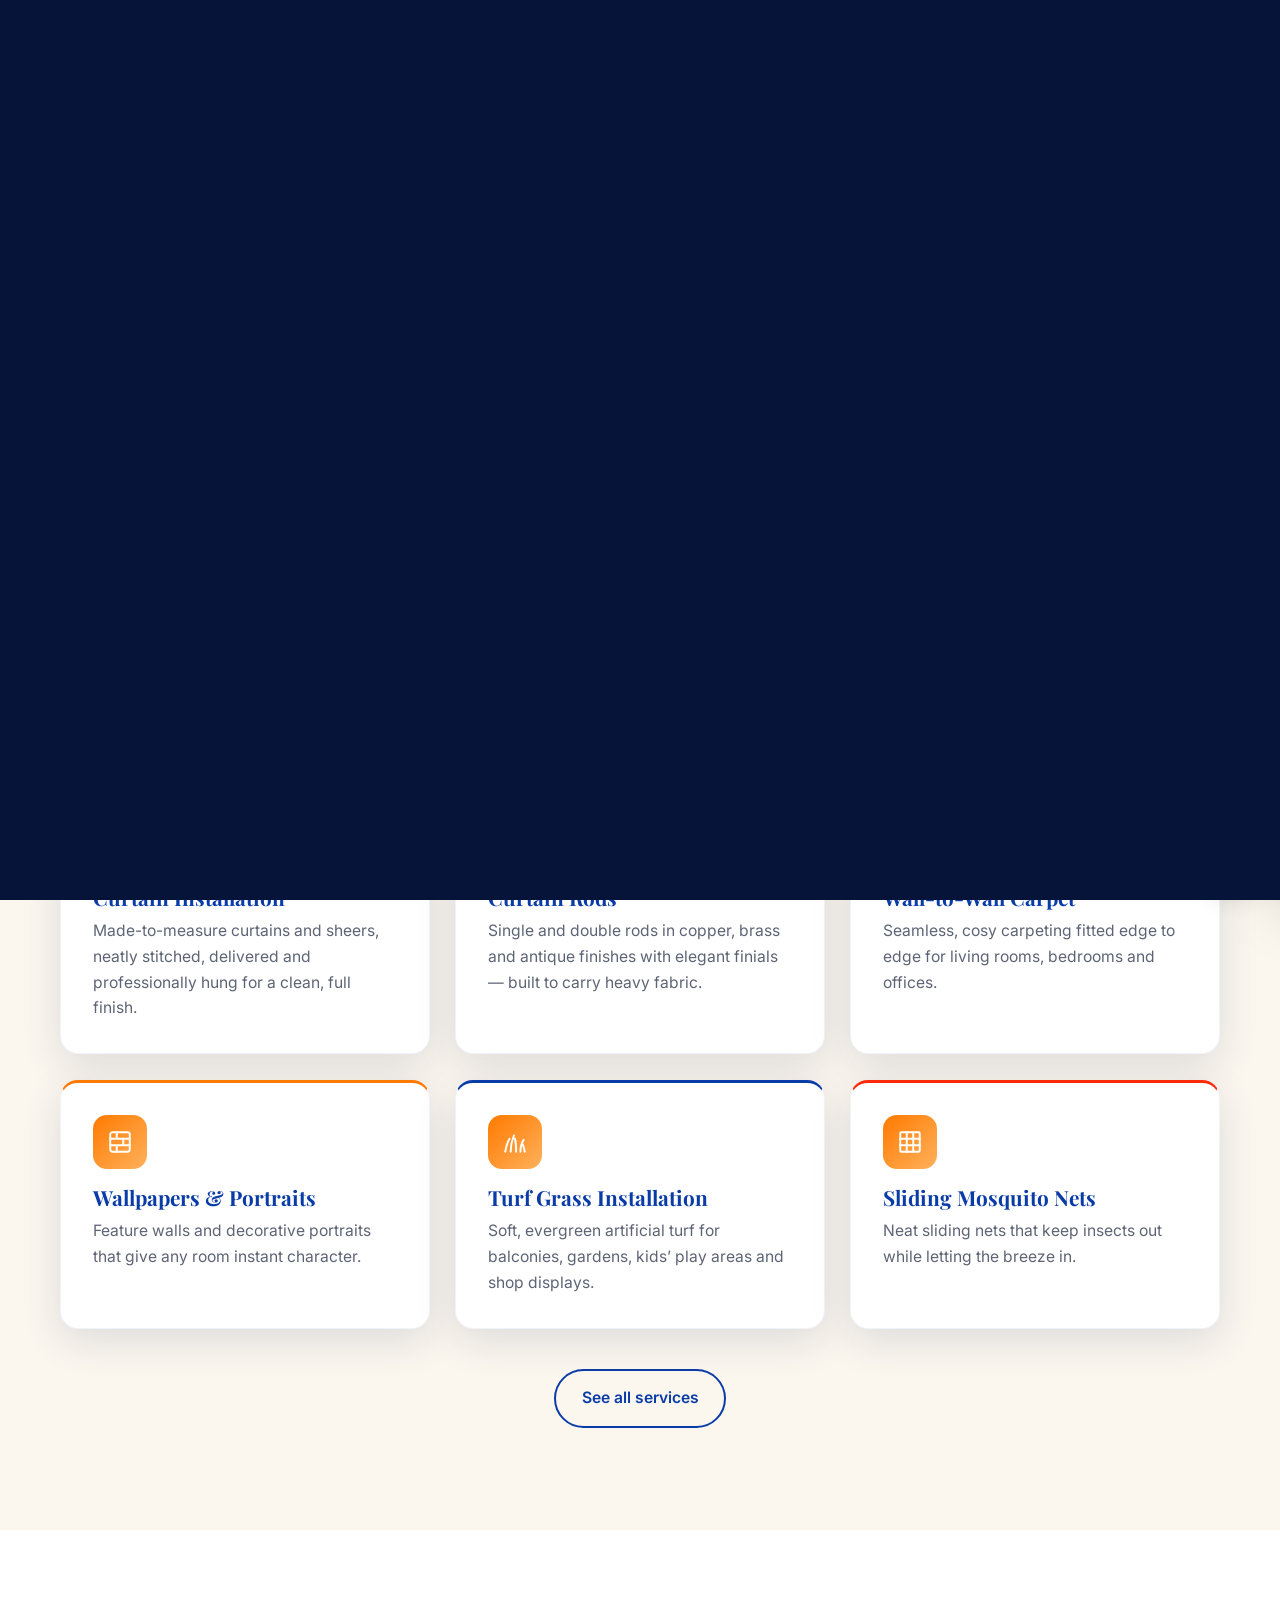
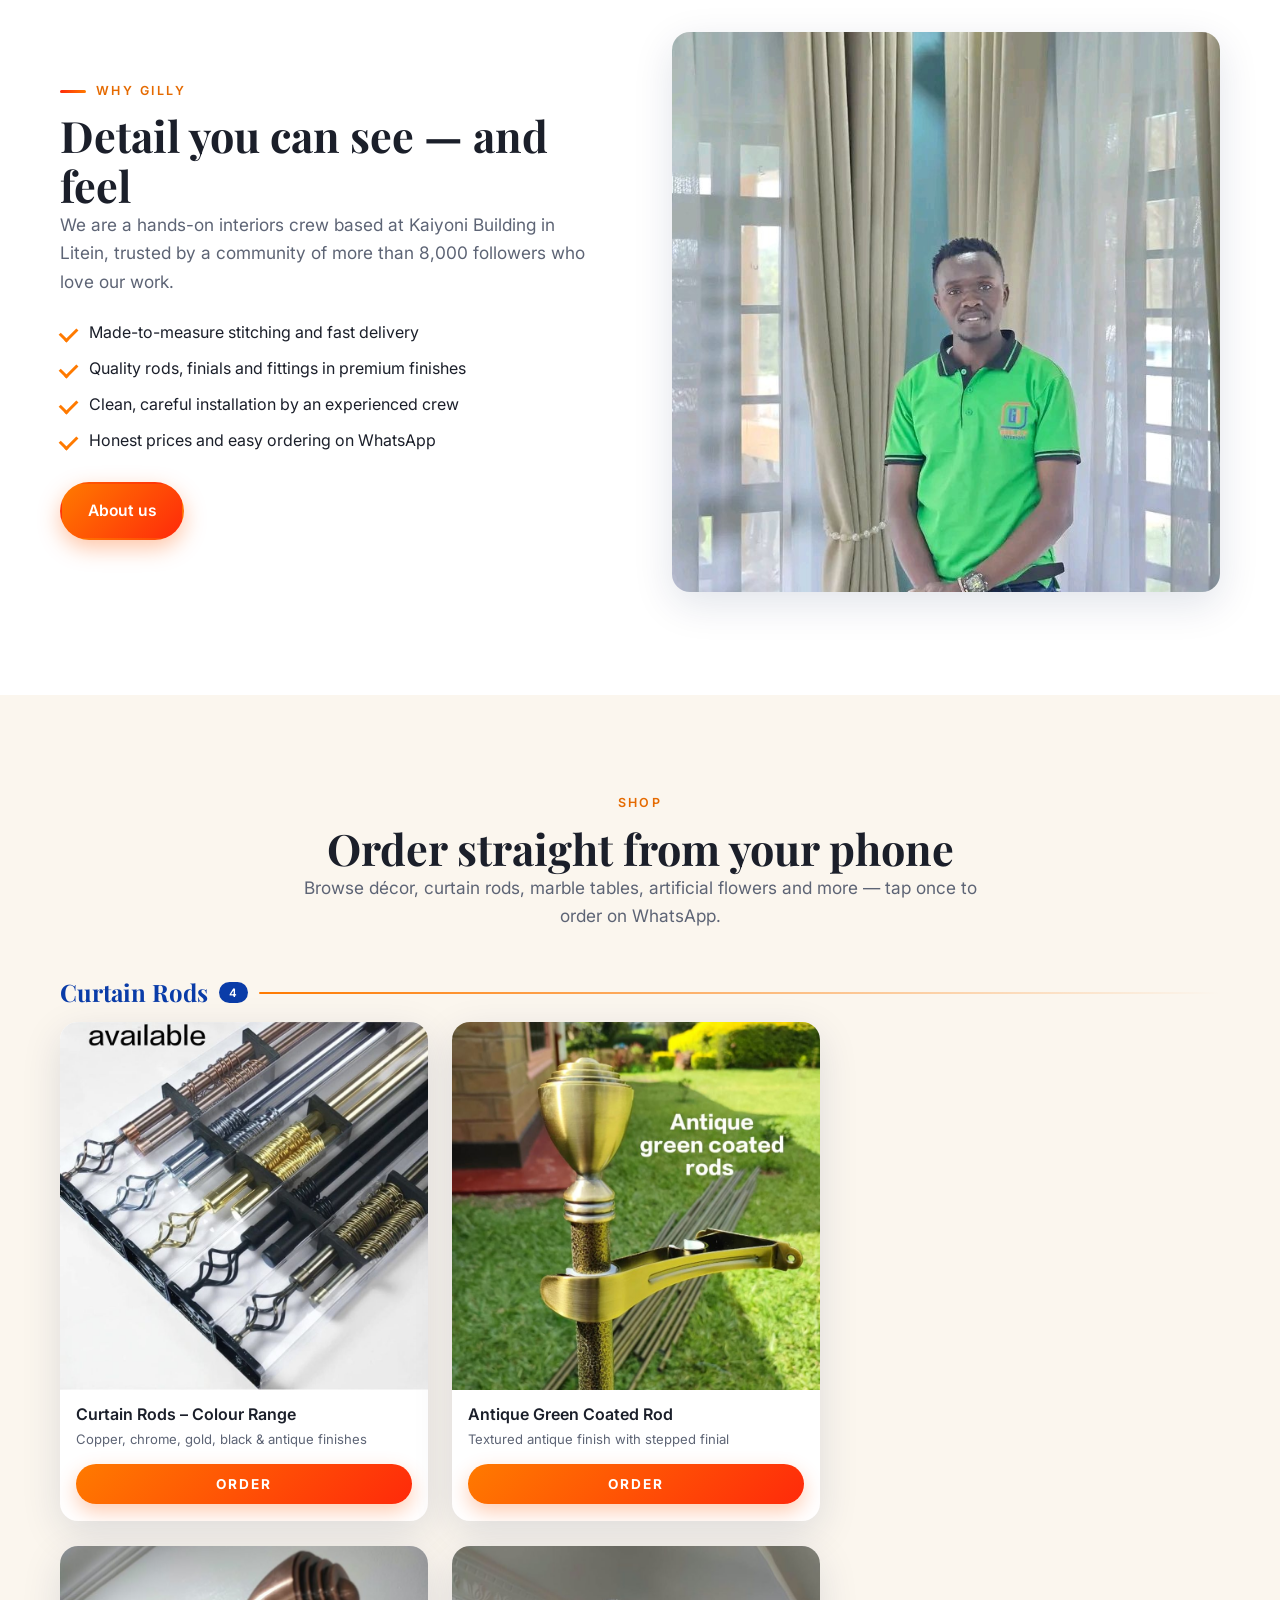
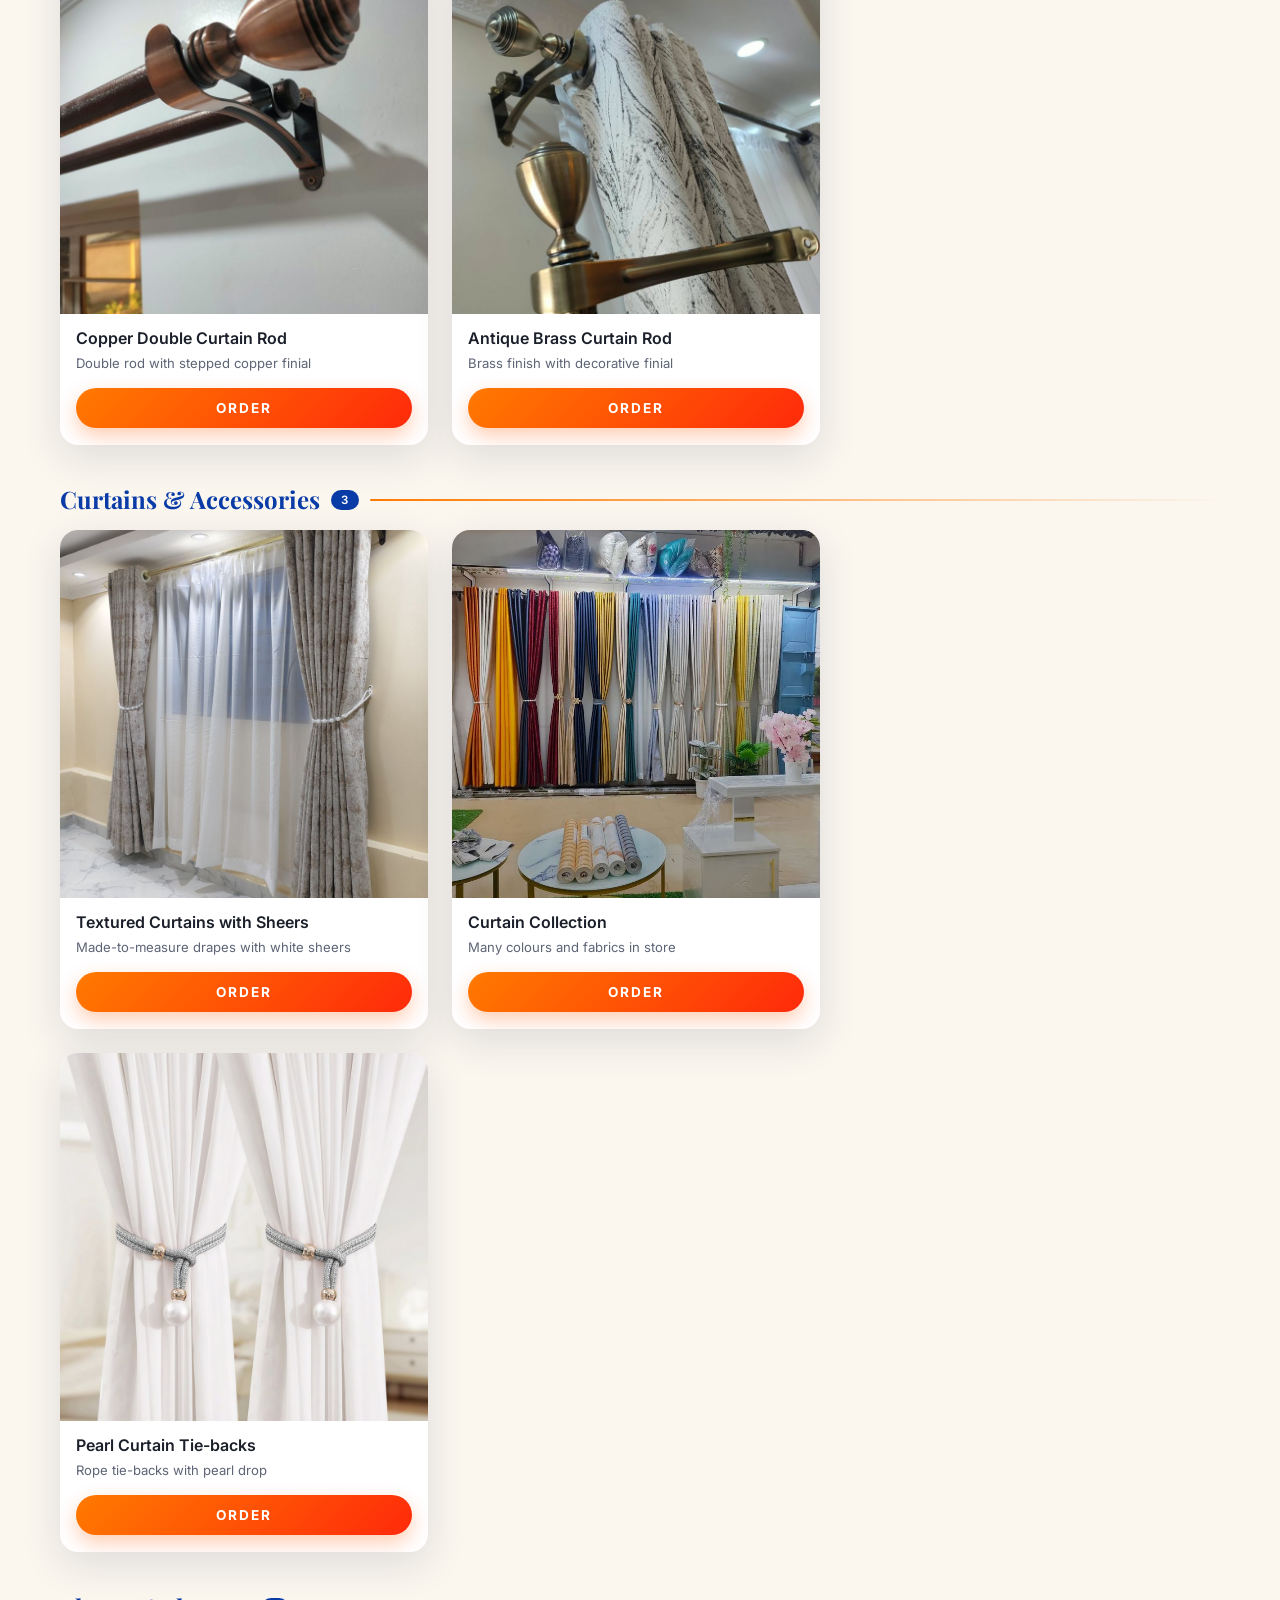
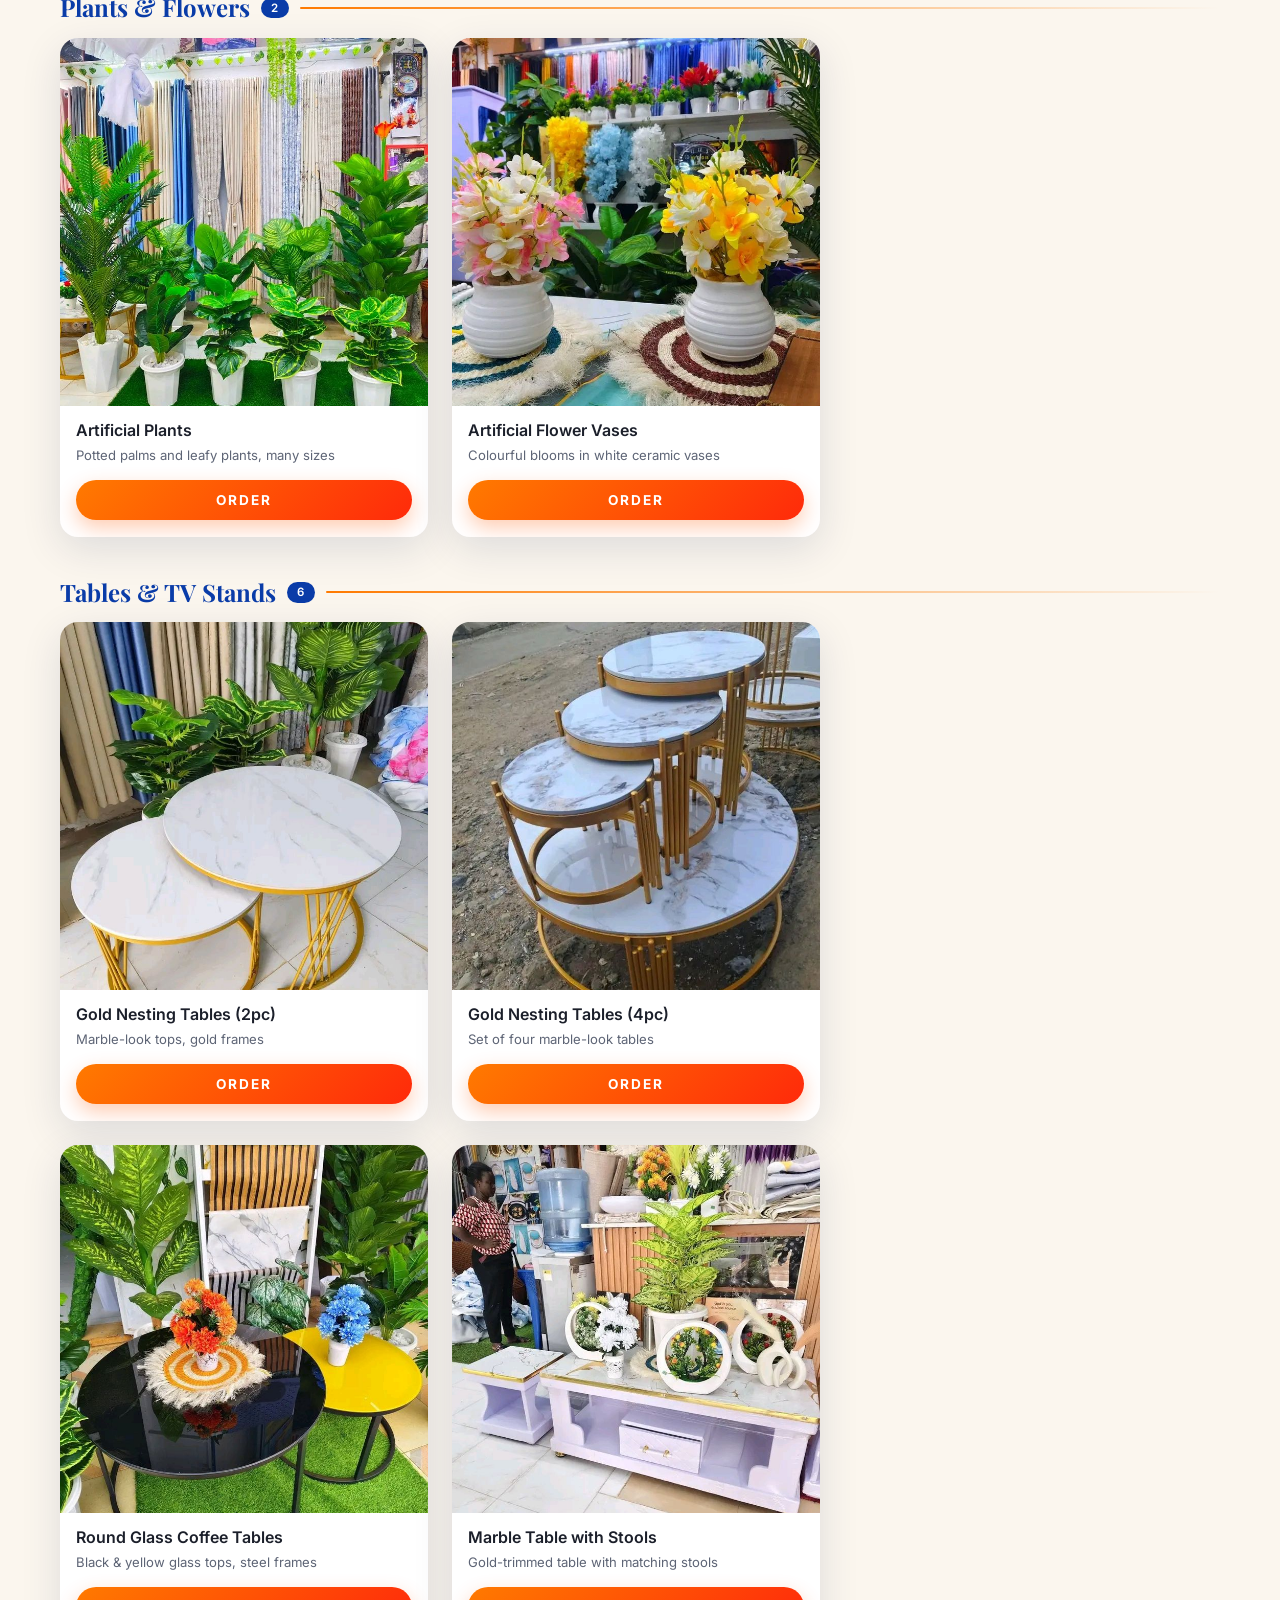
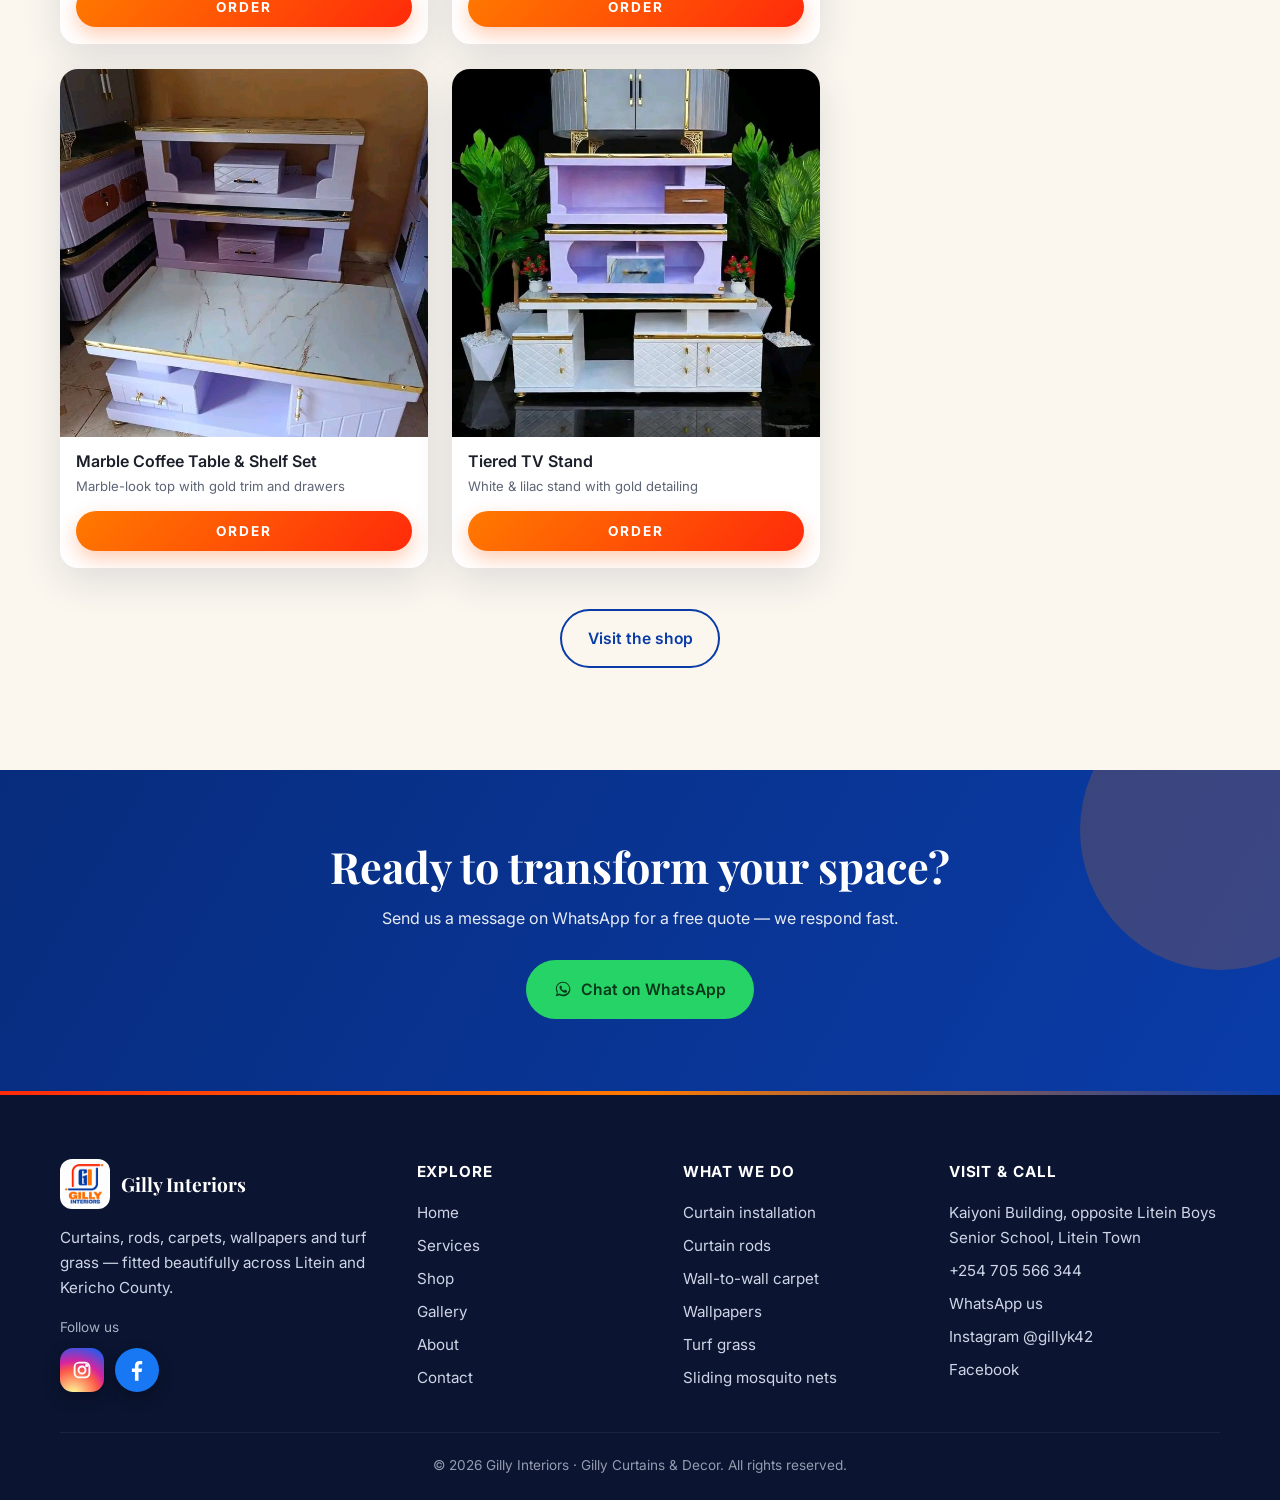
==== commit 359087a1: "Add files via upload" ====
--- a/index.html
+++ b/index.html
@@ -3,7 +3,7 @@
 <meta charset="utf-8"><meta name="viewport" content="width=device-width,initial-scale=1">
 <title>Gilly Interiors | Curtains, Rods, Carpets & Décor in Litein & Kericho</title>
 <meta name="description" content="Gilly Interiors – curtain stitching & installation, curtain rods, wall-to-wall carpet, wallpapers, turf grass and sliding mosquito nets. Order online.">
-<meta property="og:title" content="Gilly Interiors | Curtains, Rods, Carpets & Décor in Litein & Kericho"><meta property="og:description" content="Gilly Interiors – curtain stitching & installation, curtain rods, wall-to-wall carpet, wallpapers, turf grass and sliding mosquito nets. Order online."><meta property="og:image" content="img/logo.png"><meta property="og:type" content="website">
+<meta property="og:title" content="Gilly Interiors | Curtains, Rods, Carpets & Décor in Litein & Kericho"><meta property="og:description" content="Gilly Interiors – curtain stitching & installation, curtain rods, wall-to-wall carpet, wallpapers, turf grass and sliding mosquito nets. Order online."><meta property="og:image" content="https://gillyinteriors.co.ke/img/logo.png"><meta property="og:image:secure_url" content="https://gillyinteriors.co.ke/img/logo.png"><meta property="og:image:type" content="image/png"><meta property="og:image:width" content="480"><meta property="og:image:height" content="480"><meta property="og:url" content="https://gillyinteriors.co.ke/"><meta property="og:site_name" content="Gilly Interiors"><meta name="twitter:card" content="summary"><meta name="twitter:image" content="https://gillyinteriors.co.ke/img/logo.png"><meta property="og:type" content="website">
 <meta name="theme-color" content="#0a3ca8">
 <link rel="icon" href="img/favicon.png">
 <link rel="preconnect" href="https://fonts.googleapis.com"><link rel="preconnect" href="https://fonts.gstatic.com" crossorigin>
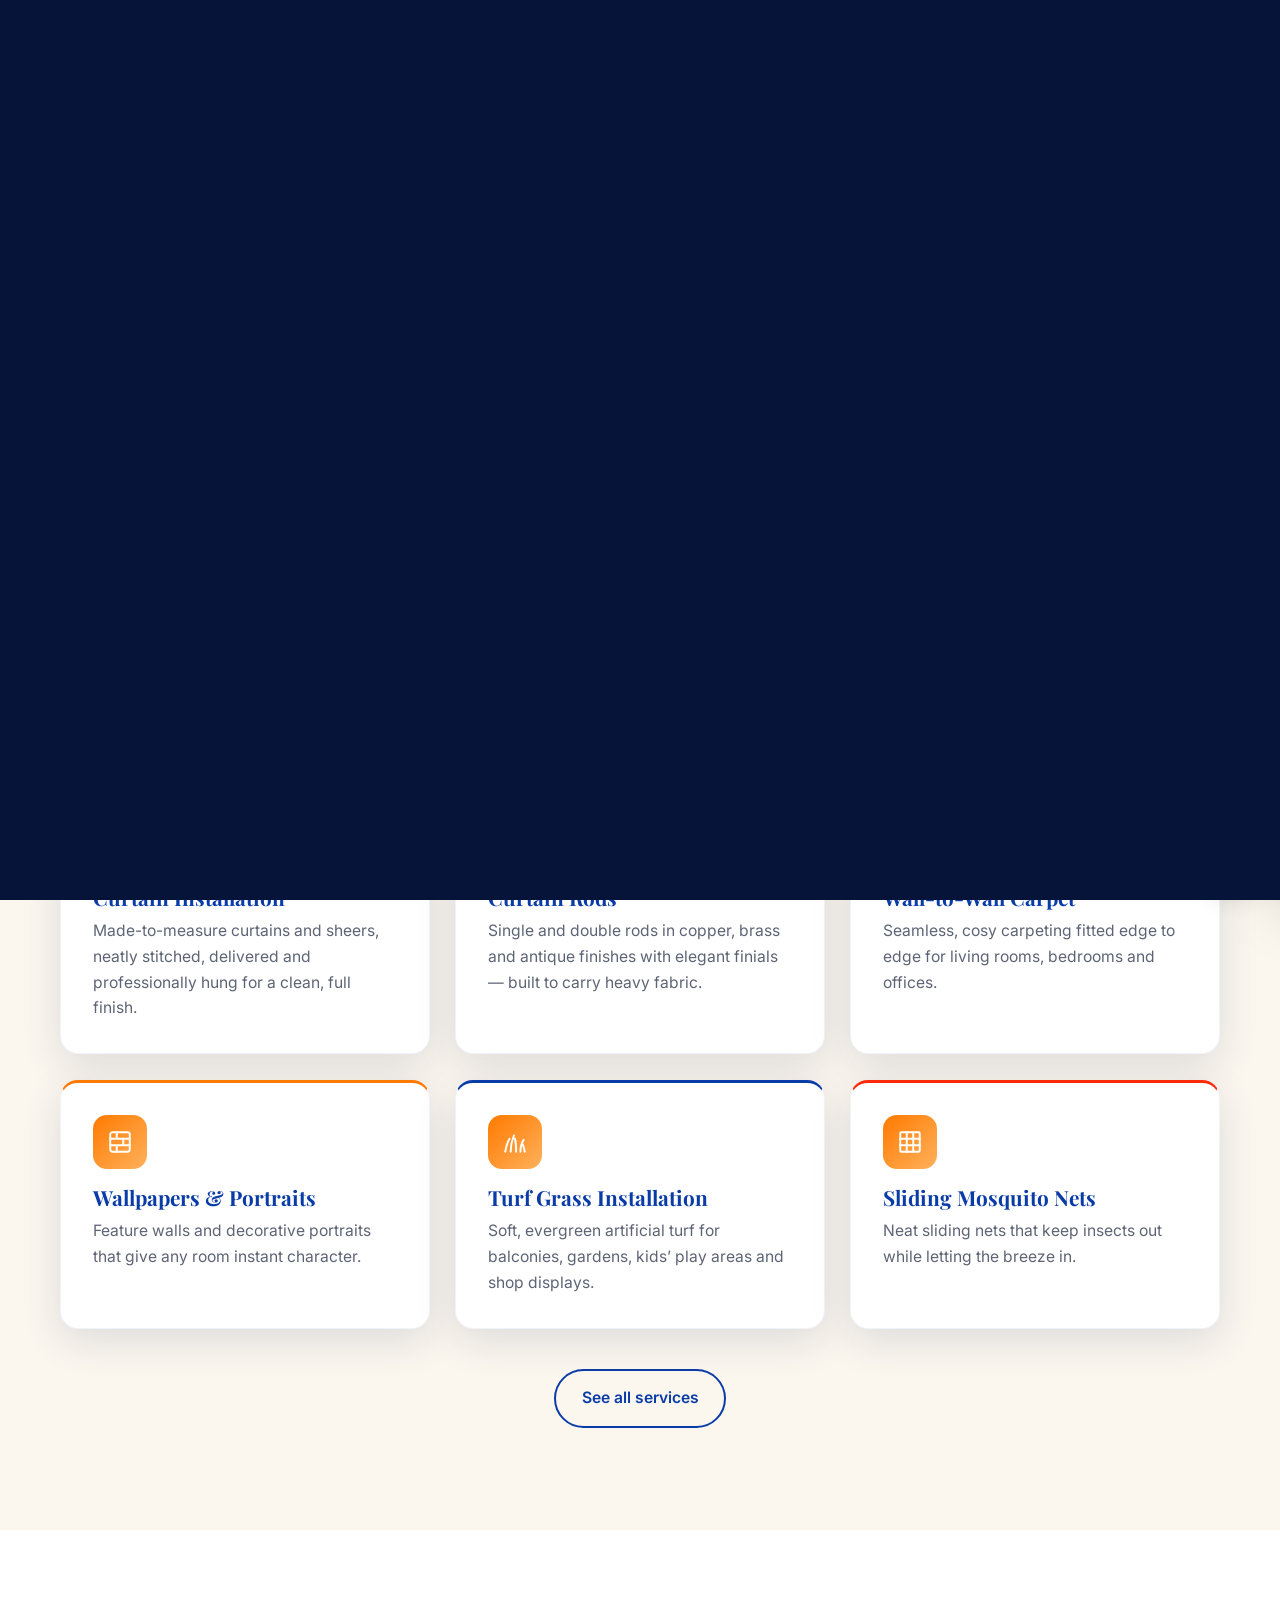
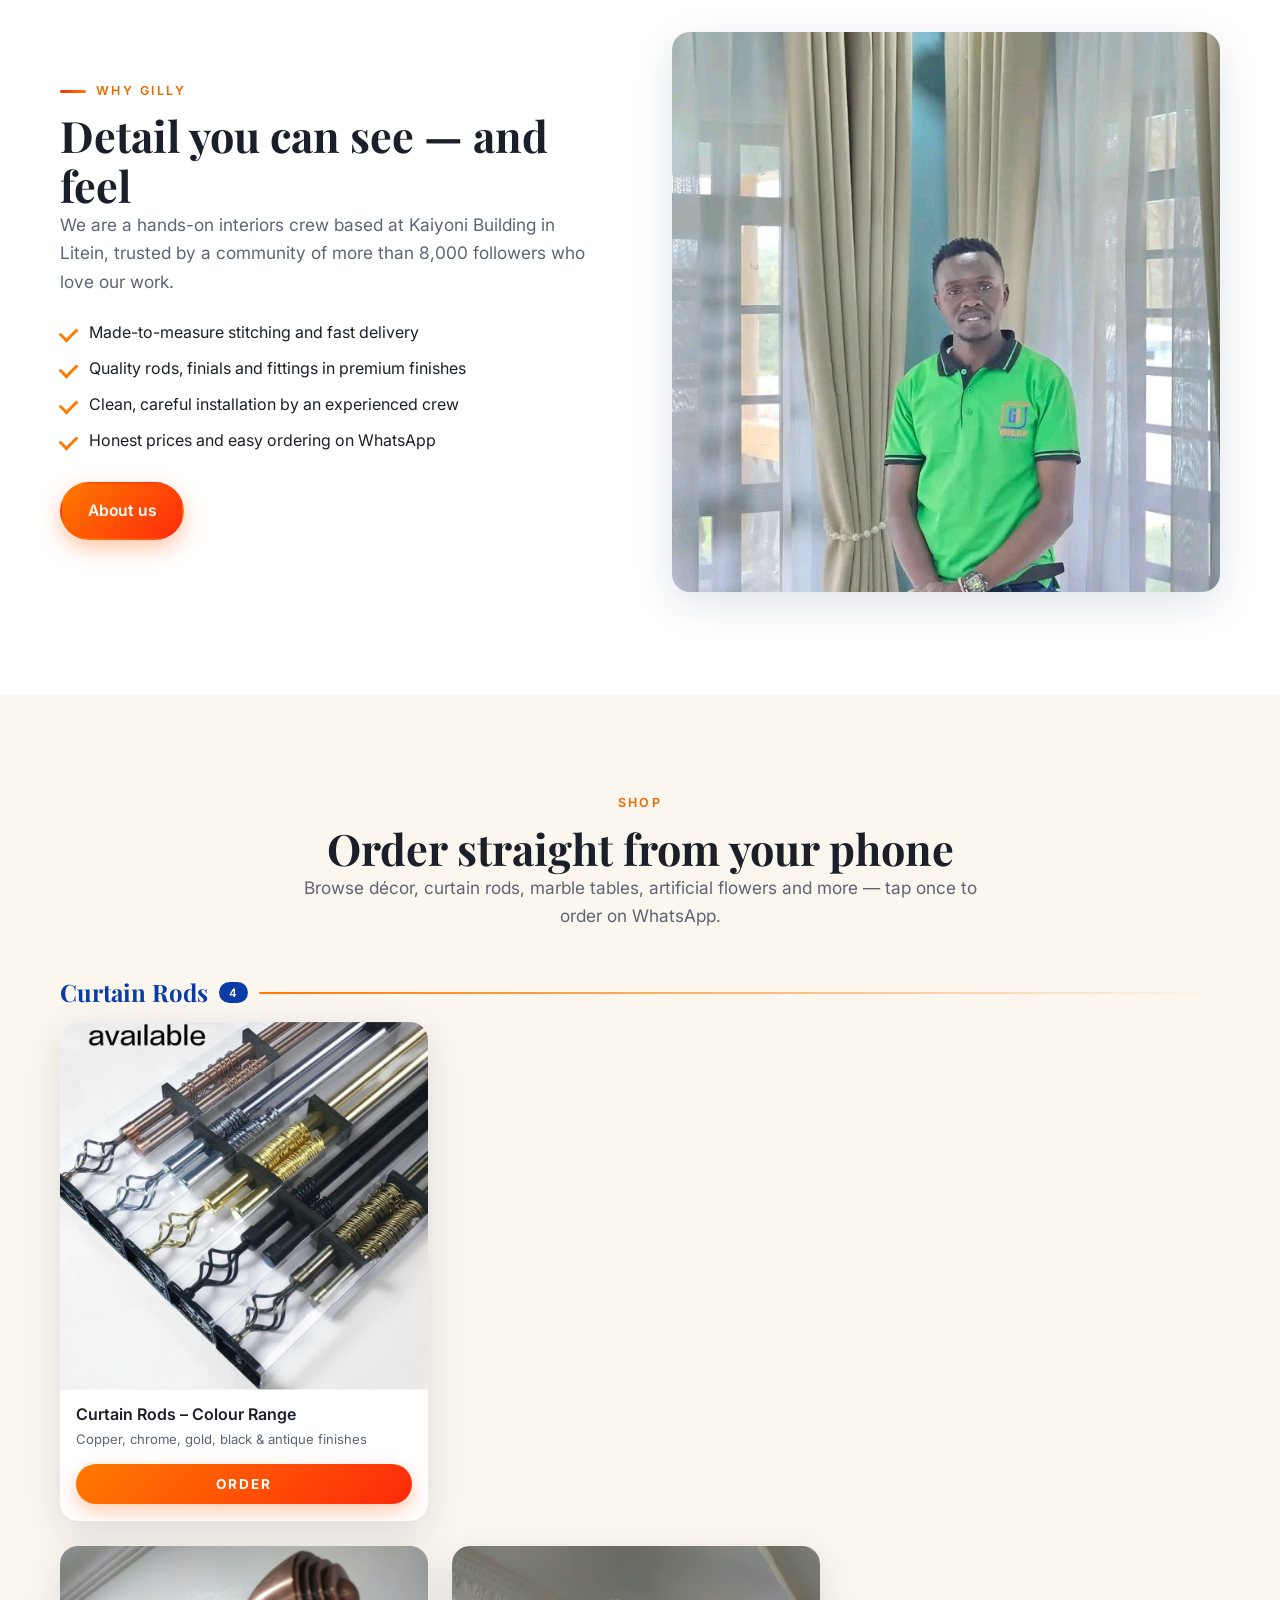
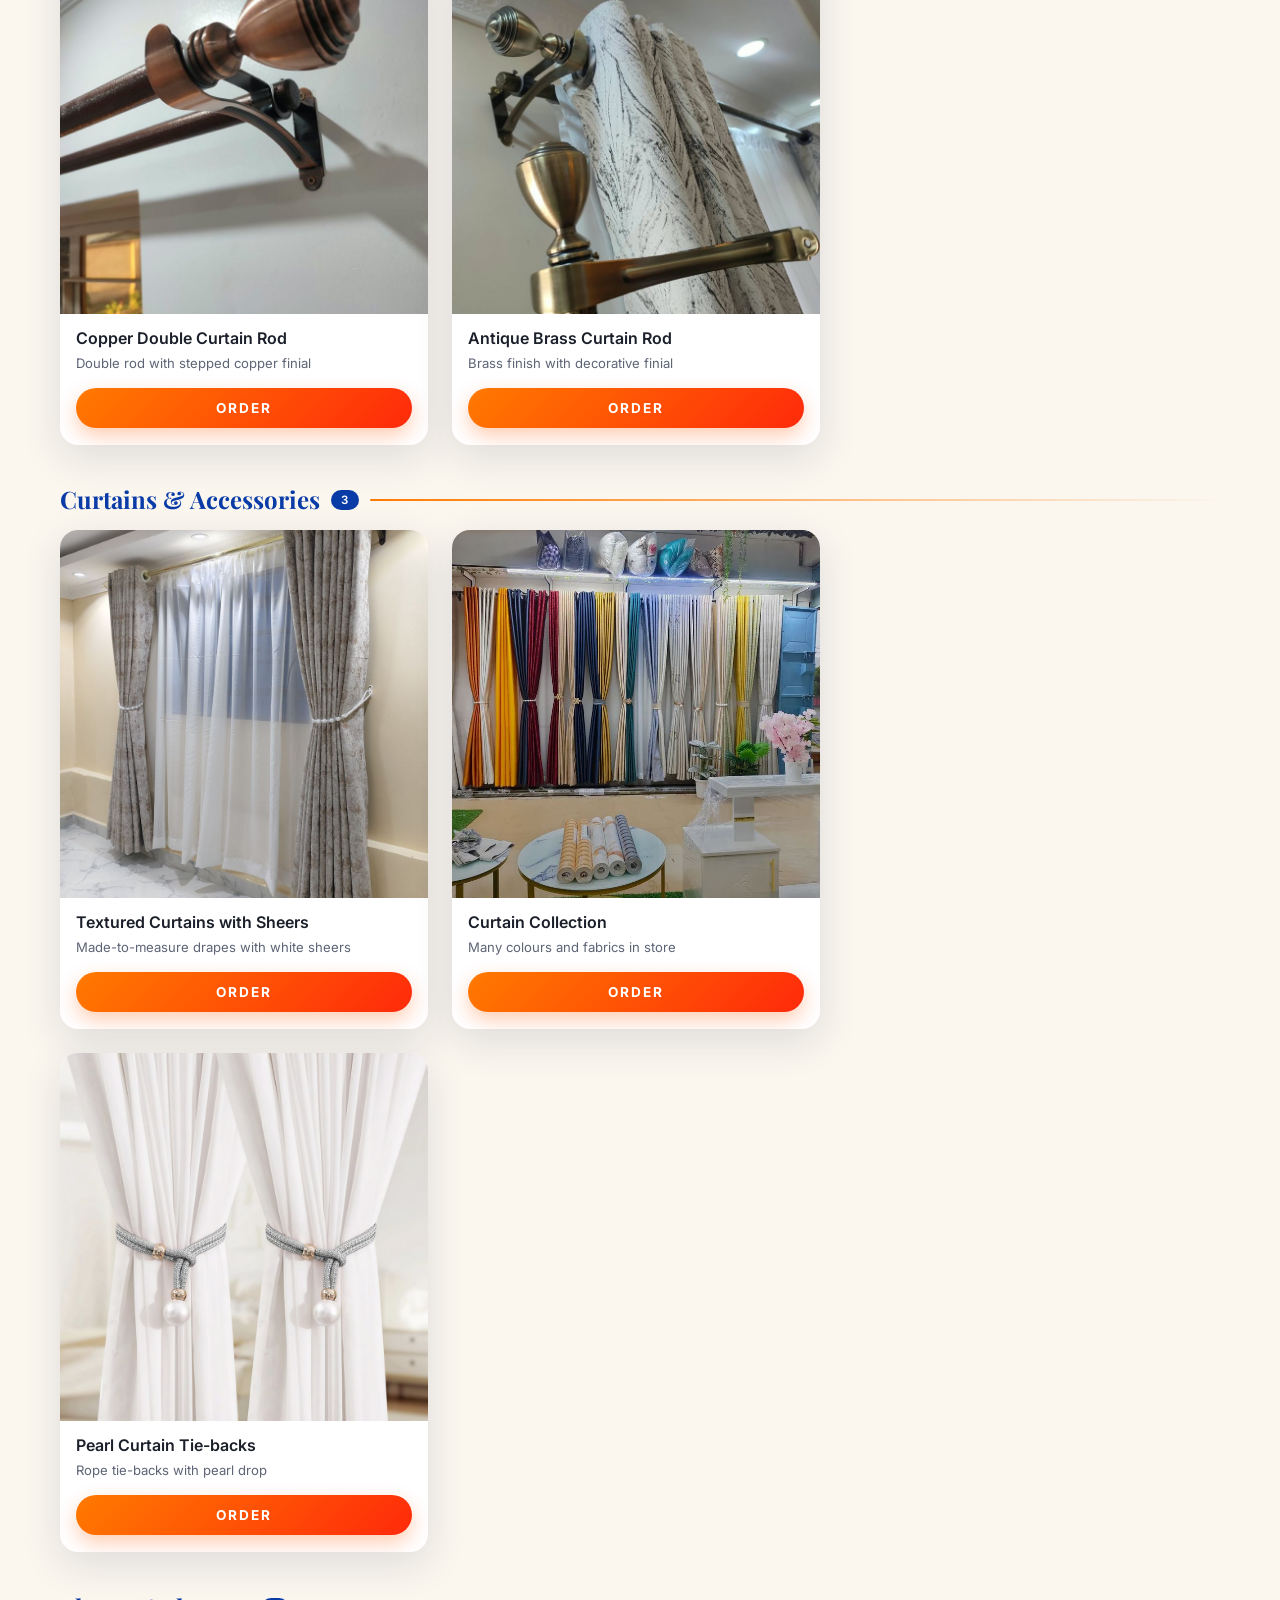
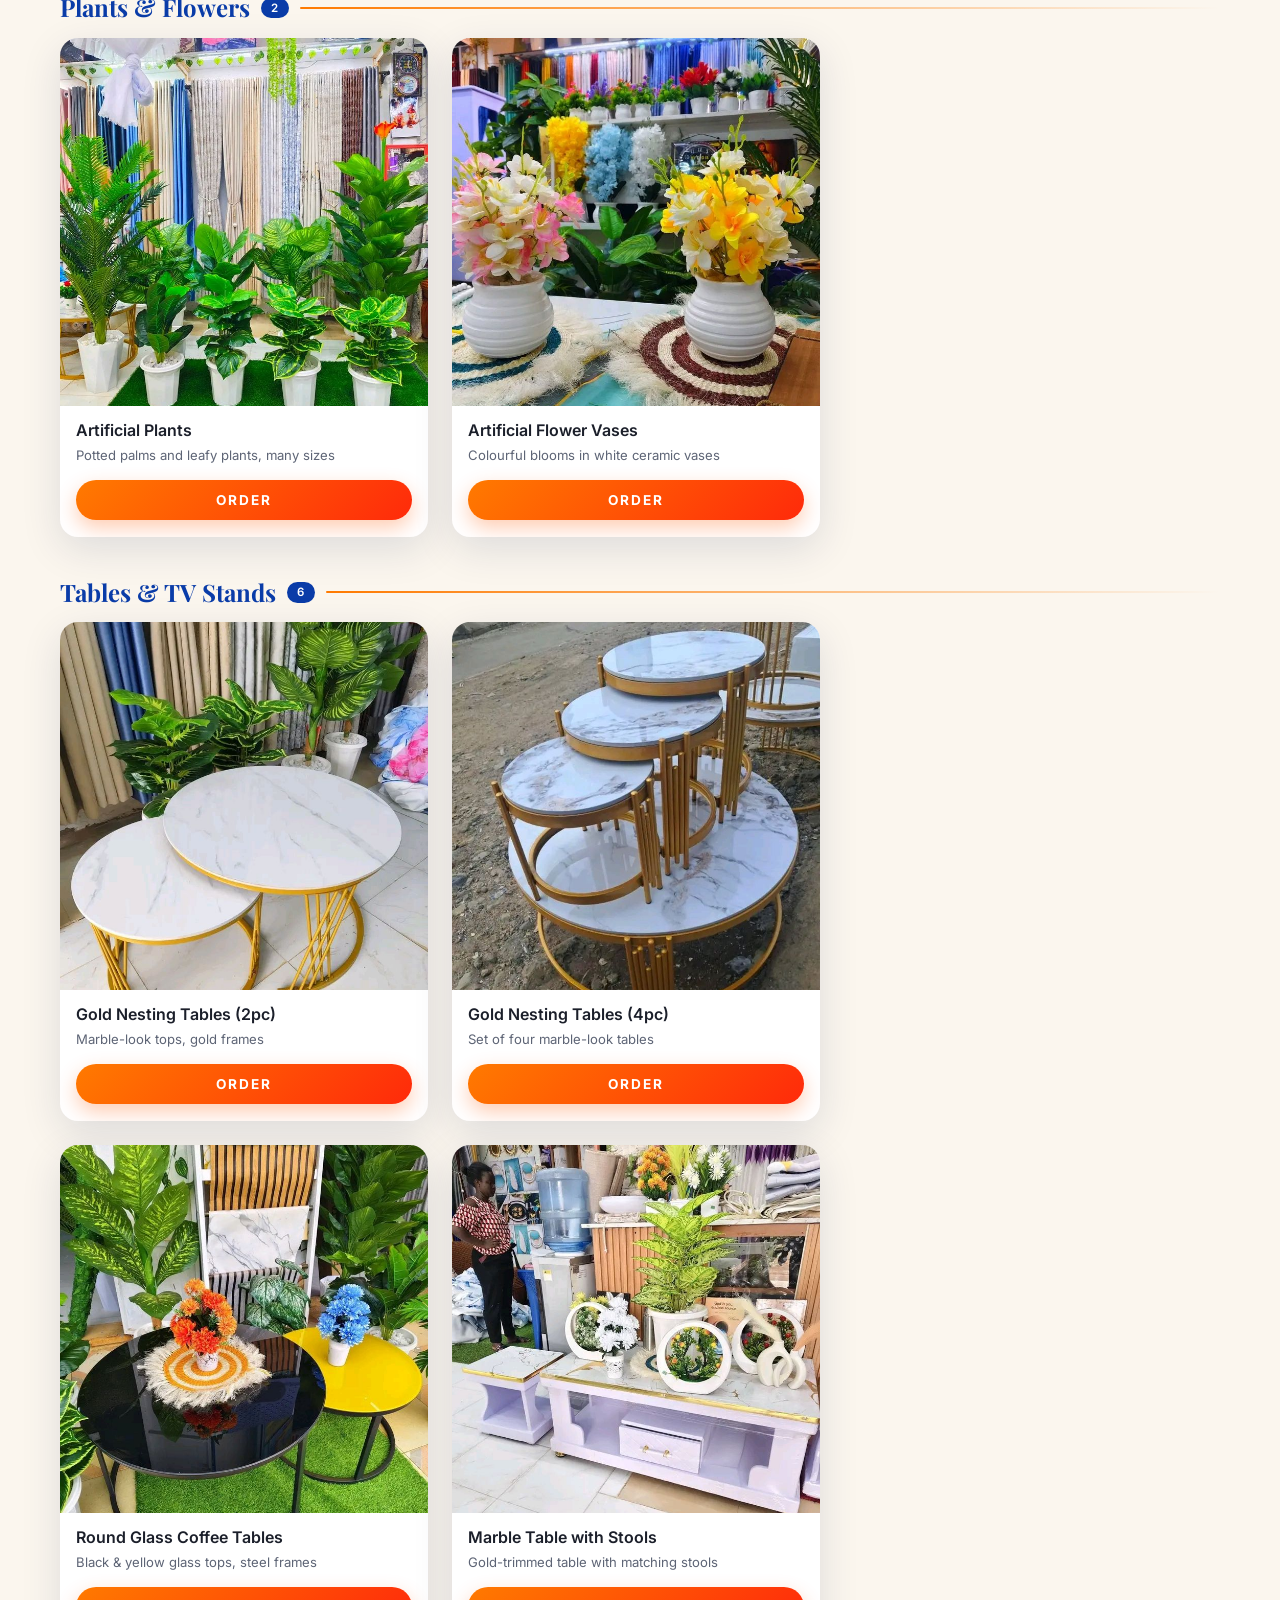
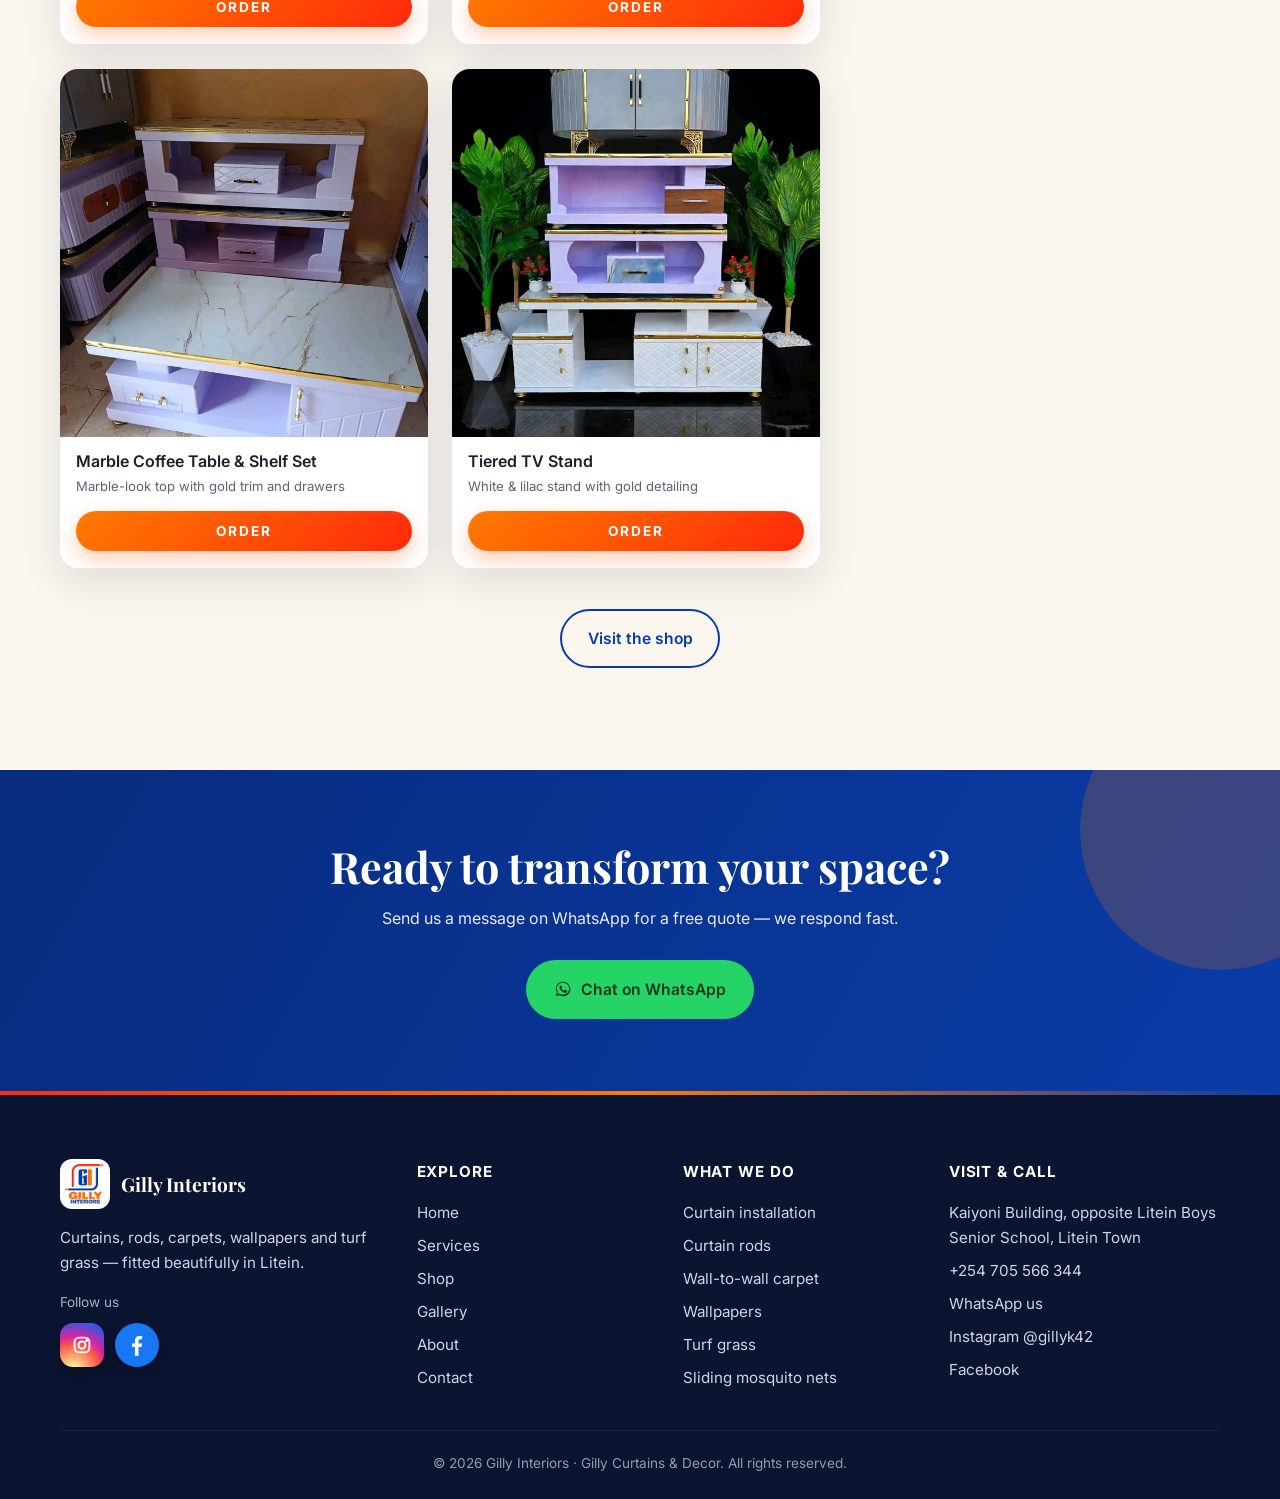
==== commit 6704da42: "Add files via upload" ====
--- a/index.html
+++ b/index.html
@@ -1,9 +1,9 @@
 <!DOCTYPE html>
 <html lang="en"><head>
 <meta charset="utf-8"><meta name="viewport" content="width=device-width,initial-scale=1">
-<title>Gilly Interiors | Curtains, Rods, Carpets & Décor in Litein & Kericho</title>
+<title>Gilly Interiors | Curtains, Rods, Carpets & Décor in Litein</title>
 <meta name="description" content="Gilly Interiors – curtain stitching & installation, curtain rods, wall-to-wall carpet, wallpapers, turf grass and sliding mosquito nets. Order online.">
-<meta property="og:title" content="Gilly Interiors | Curtains, Rods, Carpets & Décor in Litein & Kericho"><meta property="og:description" content="Gilly Interiors – curtain stitching & installation, curtain rods, wall-to-wall carpet, wallpapers, turf grass and sliding mosquito nets. Order online."><meta property="og:image" content="https://gillyinteriors.co.ke/img/logo.png"><meta property="og:image:secure_url" content="https://gillyinteriors.co.ke/img/logo.png"><meta property="og:image:type" content="image/png"><meta property="og:image:width" content="480"><meta property="og:image:height" content="480"><meta property="og:url" content="https://gillyinteriors.co.ke/"><meta property="og:site_name" content="Gilly Interiors"><meta name="twitter:card" content="summary"><meta name="twitter:image" content="https://gillyinteriors.co.ke/img/logo.png"><meta property="og:type" content="website">
+<meta property="og:title" content="Gilly Interiors | Curtains, Rods, Carpets & Décor in Litein"><meta property="og:description" content="Gilly Interiors – curtain stitching & installation, curtain rods, wall-to-wall carpet, wallpapers, turf grass and sliding mosquito nets. Order online."><meta property="og:image" content="https://gillyinteriors.co.ke/img/logo.png"><meta property="og:image:secure_url" content="https://gillyinteriors.co.ke/img/logo.png"><meta property="og:image:type" content="image/png"><meta property="og:image:width" content="480"><meta property="og:image:height" content="480"><meta property="og:url" content="https://gillyinteriors.co.ke/"><meta property="og:site_name" content="Gilly Interiors"><meta name="twitter:card" content="summary"><meta name="twitter:image" content="https://gillyinteriors.co.ke/img/logo.png"><meta property="og:type" content="website">
 <meta name="theme-color" content="#0a3ca8">
 <link rel="icon" href="img/favicon.png">
 <link rel="preconnect" href="https://fonts.googleapis.com"><link rel="preconnect" href="https://fonts.gstatic.com" crossorigin>
@@ -37,7 +37,7 @@
 <section class="section"><div class="container"><div class="head center reveal"><span class="eyebrow">Shop</span><h2>Order straight from your phone</h2><p class="lead">Browse décor, curtain rods, marble tables, artificial flowers and more — tap once to order on WhatsApp.</p></div>
 <div id="products" class="products" ></div><div class="center reveal" style="margin-top:2rem"><a class="btn btn-outline" href="shop.html">Visit the shop</a></div></div></section>
 <section class="cta-band"><div class="container reveal"><h2>Ready to transform your space?</h2><p>Send us a message on WhatsApp for a free quote — we respond fast.</p><a class="btn btn-wa" target="_blank" rel="noopener" href="https://wa.me/254705566344?text=Hello%20Gilly%20Interiors%2C%20I%20would%20like%20a%20quote"><svg viewBox="0 0 32 32"><path d="M16 3C9 3 3.3 8.6 3.3 15.5c0 2.4.7 4.7 1.9 6.6L3 29l7.100-1.900c1.900 1 4 1.600 6.200 1.600 7 0 12.700-5.600 12.700-12.500S23 3 16 3zm0 22.800c-2 0-3.900-.6-5.500-1.600l-.4-.2-4.200 1.100 1.100-4.100-.3-.4a10.200 10.200 0 0 1-1.600-5.500C5.100 9.600 10 5.100 16 5.100s10.900 4.500 10.900 10.400S22 25.800 16 25.800zm6-7.700c-.3-.2-1.900-.9-2.200-1s-.5-.2-.7.200-.8 1-1 1.200-.4.200-.7.100a8.400 8.400 0 0 1-4.100-3.600c-.3-.6.300-.5.900-1.700.1-.2 0-.4 0-.5l-1-2.300c-.3-.6-.5-.5-.7-.5h-.6c-.2 0-.6.100-.9.400s-1.200 1.200-1.200 2.800 1.200 3.300 1.400 3.500 2.300 3.600 5.700 5c2.100.9 2.900 1 3.900.8.600-.1 1.900-.8 2.200-1.500s.3-1.400.2-1.500-.3-.2-.6-.4z"/></svg> Chat on WhatsApp</a></div></section><footer><div class="container"><div class="fgrid">
-<div><div class="flogo"><img decoding="async" src="img/logo.png" alt=""><span>Gilly Interiors</span></div><p style="max-width:32ch;font-size:.95rem">Curtains, rods, carpets, wallpapers and turf grass — fitted beautifully across Litein and Kericho County.</p><p style="margin-top:1rem;font-size:.85rem;opacity:.8">Follow us</p><div class="social"><a class="soc ig" href="https://instagram.com/gillyk42" target="_blank" rel="noopener" aria-label="Gilly Interiors on Instagram"><svg viewBox="0 0 24 24" fill="none" stroke="#fff" stroke-width="1.9"><rect x="4.6" y="4.6" width="14.8" height="14.8" rx="4.4"/><circle cx="12" cy="12" r="3.5"/><circle cx="16.6" cy="7.4" r=".6" fill="#fff"/></svg></a><a class="soc fb" href="https://www.facebook.com/share/1J3zjnJ5XR/" target="_blank" rel="noopener" aria-label="Gilly Interiors on Facebook"><svg viewBox="0 0 24 24" fill="#fff"><path d="M13.4 22v-8.2h2.8l.5-3.3h-3.3V8.4c0-.9.4-1.7 1.8-1.7h1.6V3.8s-1.3-.2-2.5-.2c-2.6 0-4.2 1.600-4.200 4.400v2.500H7.300v3.300h2.800V22z"/></svg></a></div></div>
+<div><div class="flogo"><img decoding="async" src="img/logo.png" alt=""><span>Gilly Interiors</span></div><p style="max-width:32ch;font-size:.95rem">Curtains, rods, carpets, wallpapers and turf grass — fitted beautifully in Litein.</p><p style="margin-top:1rem;font-size:.85rem;opacity:.8">Follow us</p><div class="social"><a class="soc ig" href="https://instagram.com/gillyk42" target="_blank" rel="noopener" aria-label="Gilly Interiors on Instagram"><svg viewBox="0 0 24 24" fill="none" stroke="#fff" stroke-width="1.9"><rect x="4.6" y="4.6" width="14.8" height="14.8" rx="4.4"/><circle cx="12" cy="12" r="3.5"/><circle cx="16.6" cy="7.4" r=".6" fill="#fff"/></svg></a><a class="soc fb" href="https://www.facebook.com/share/1J3zjnJ5XR/" target="_blank" rel="noopener" aria-label="Gilly Interiors on Facebook"><svg viewBox="0 0 24 24" fill="#fff"><path d="M13.4 22v-8.2h2.8l.5-3.3h-3.3V8.4c0-.9.4-1.7 1.8-1.7h1.6V3.8s-1.3-.2-2.5-.2c-2.6 0-4.2 1.600-4.200 4.400v2.500H7.300v3.300h2.800V22z"/></svg></a></div></div>
 <div><h4>EXPLORE</h4><ul><li><a href="index.html">Home</a></li><li><a href="services.html">Services</a></li><li><a href="shop.html">Shop</a></li><li><a href="gallery.html">Gallery</a></li><li><a href="about.html">About</a></li><li><a href="contact.html">Contact</a></li></ul></div>
 <div><h4>WHAT WE DO</h4><ul><li>Curtain installation</li><li>Curtain rods</li><li>Wall-to-wall carpet</li><li>Wallpapers</li><li>Turf grass</li><li>Sliding mosquito nets</li></ul></div>
 <div><h4>VISIT &amp; CALL</h4><ul><li>Kaiyoni Building, opposite Litein Boys Senior School, Litein Town</li><li><a href="tel:+254705566344">+254 705 566 344</a></li><li><a href="https://wa.me/254705566344" target="_blank" rel="noopener">WhatsApp us</a></li><li><a href="https://www.instagram.com/gillyk42" target="_blank" rel="noopener">Instagram @gillyk42</a></li><li><a href="https://www.facebook.com/share/1J3zjnJ5XR/" target="_blank" rel="noopener">Facebook</a></li></ul></div>
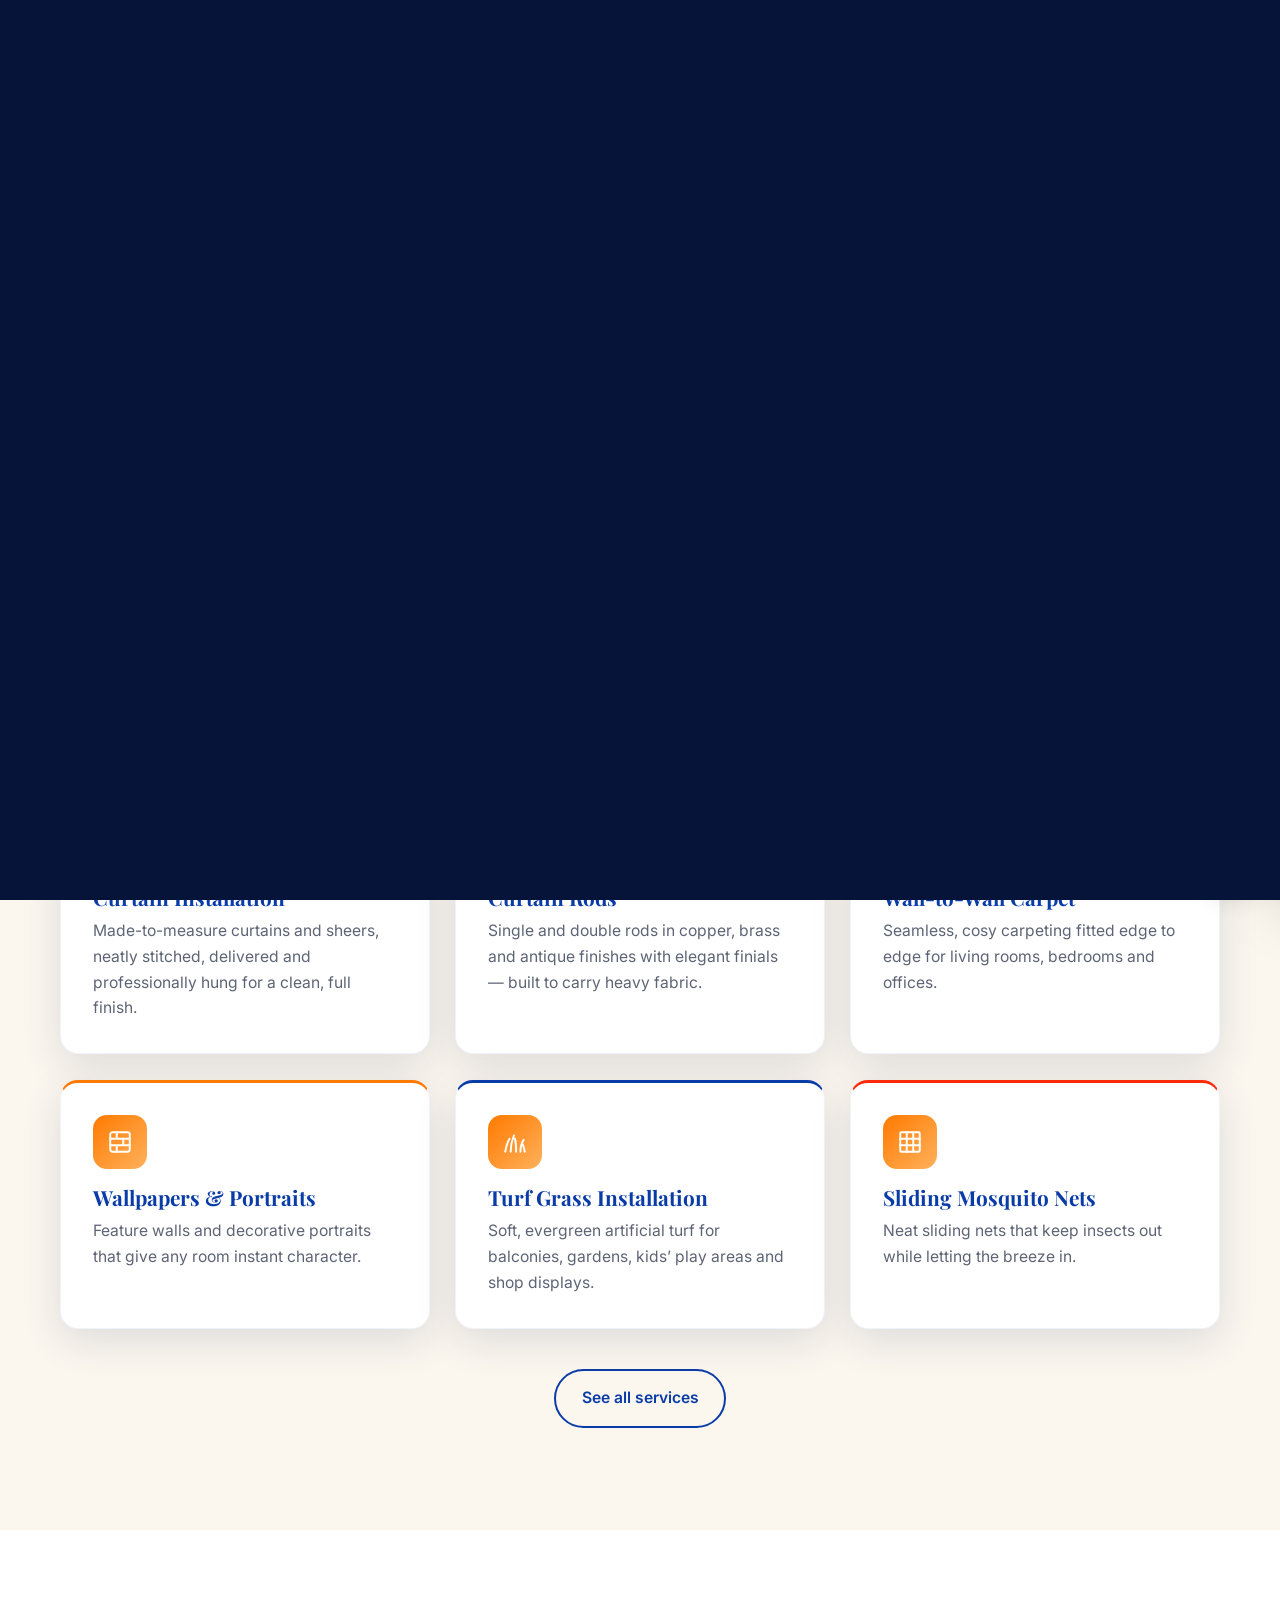
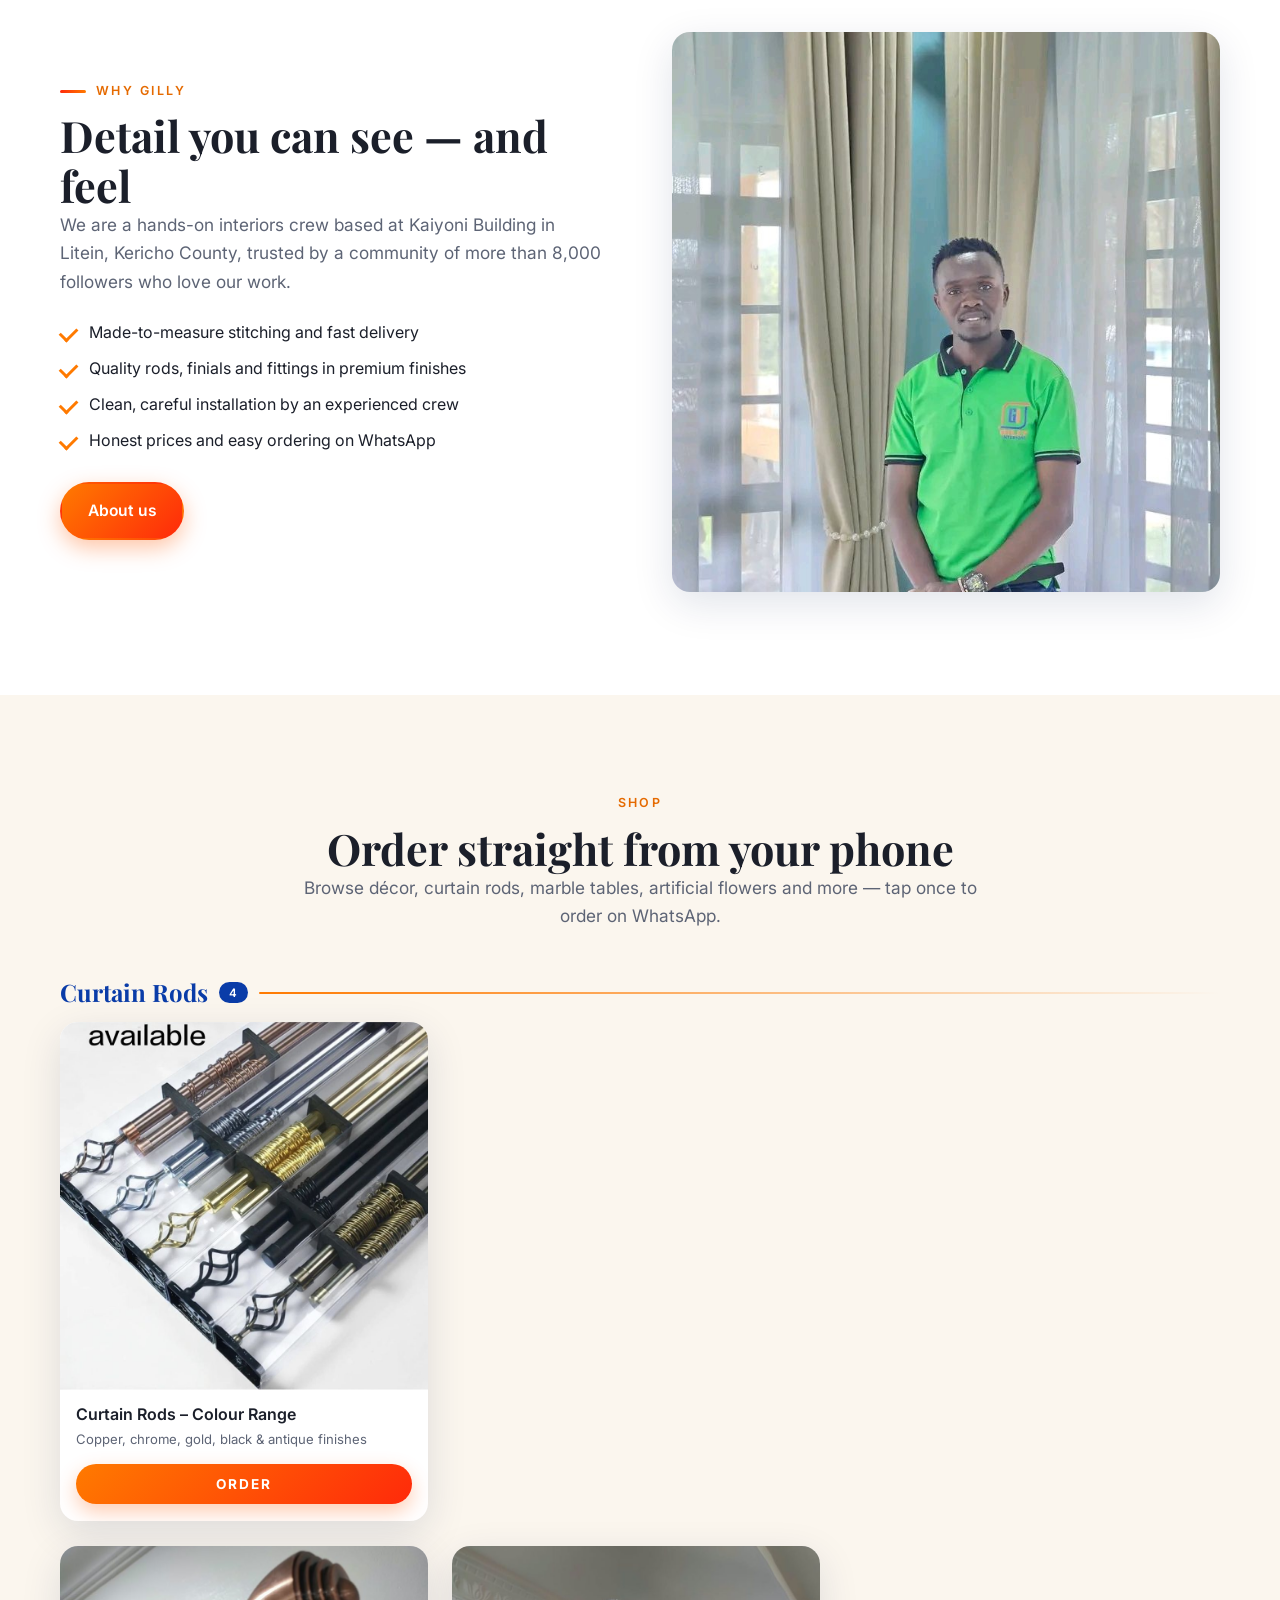
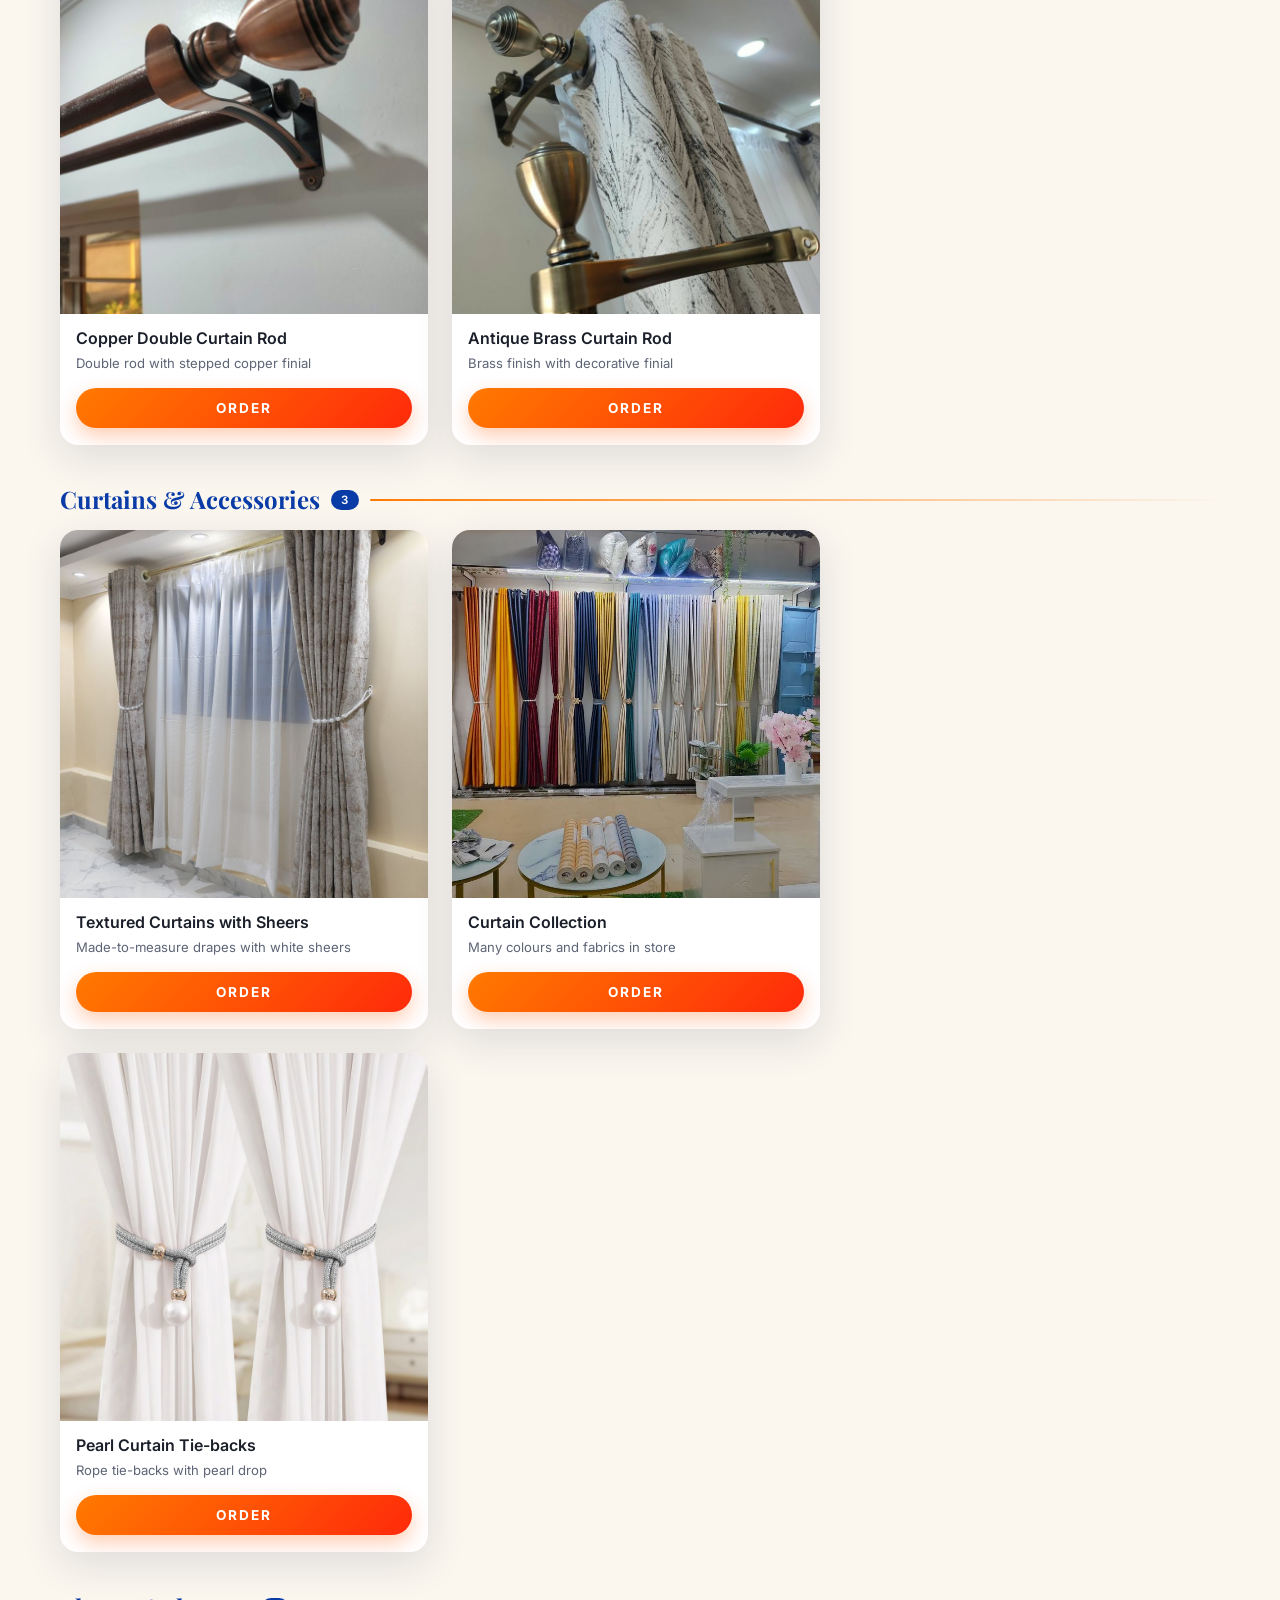
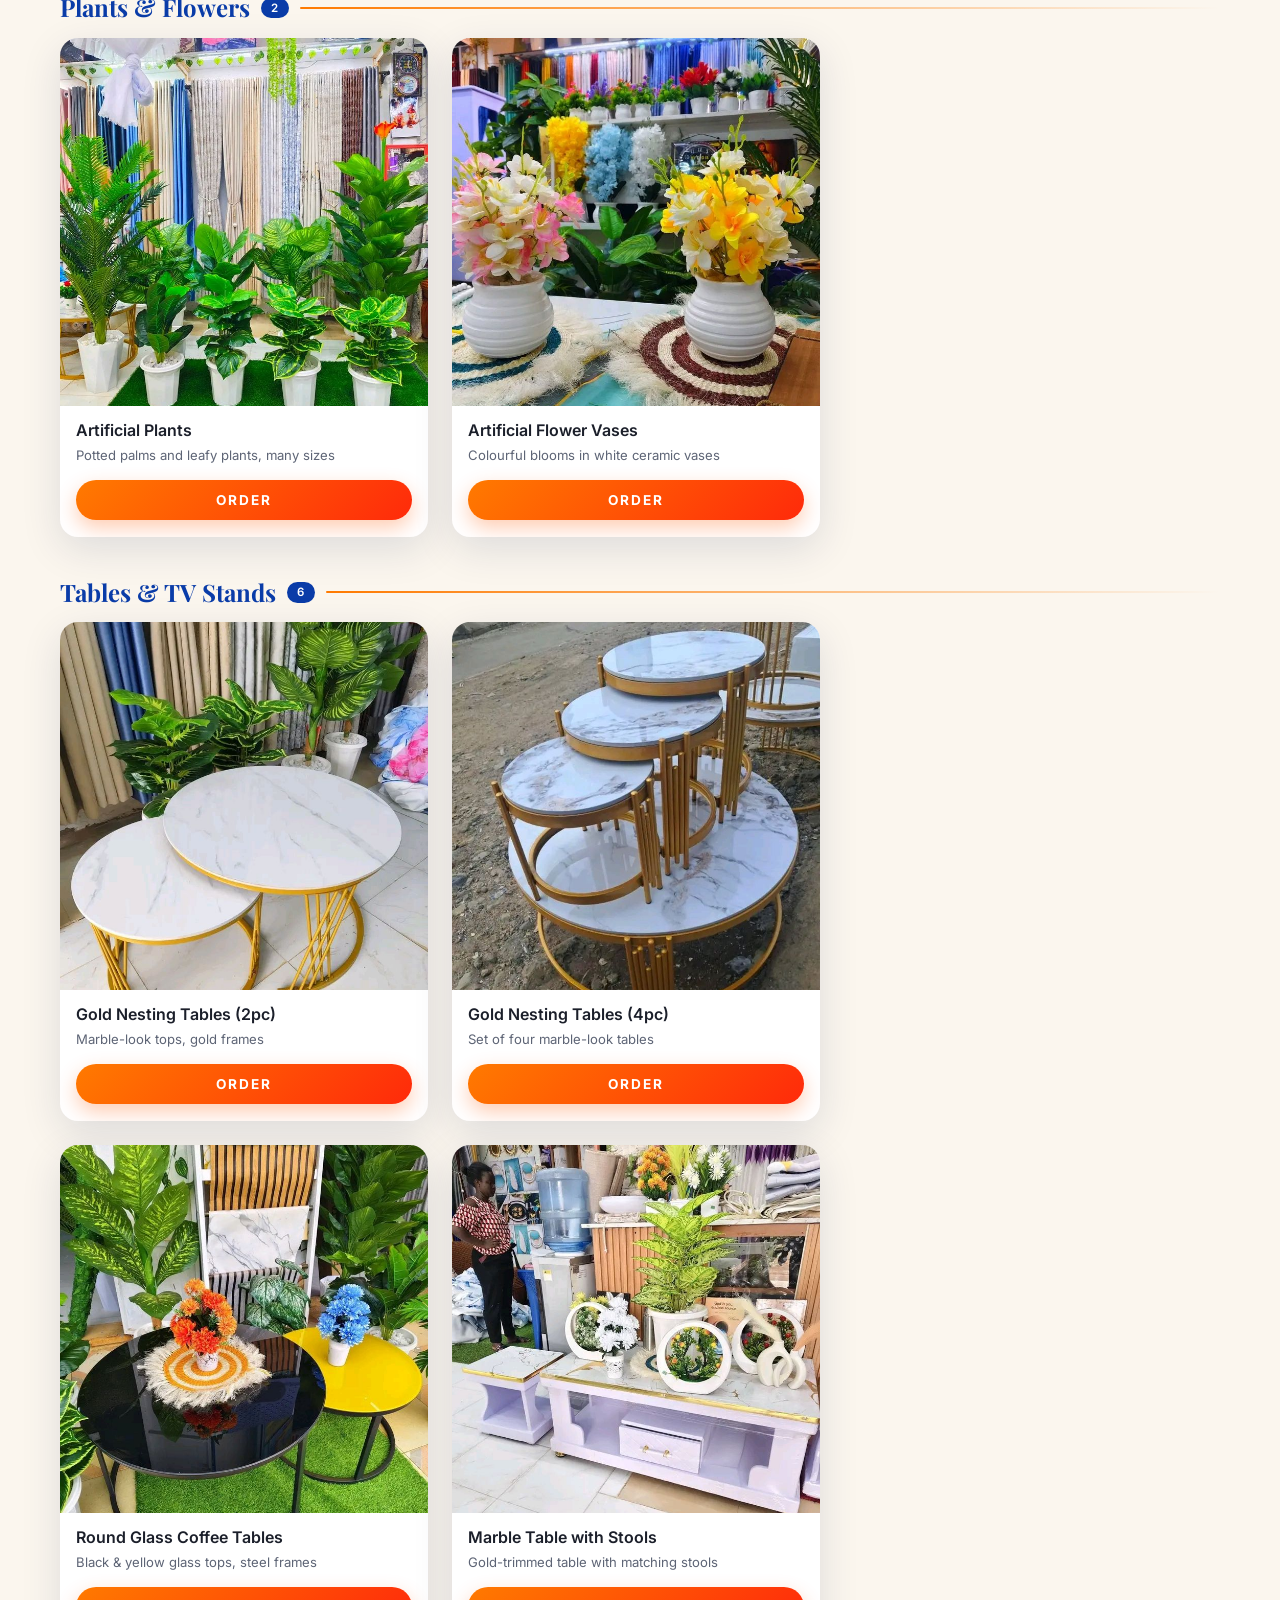
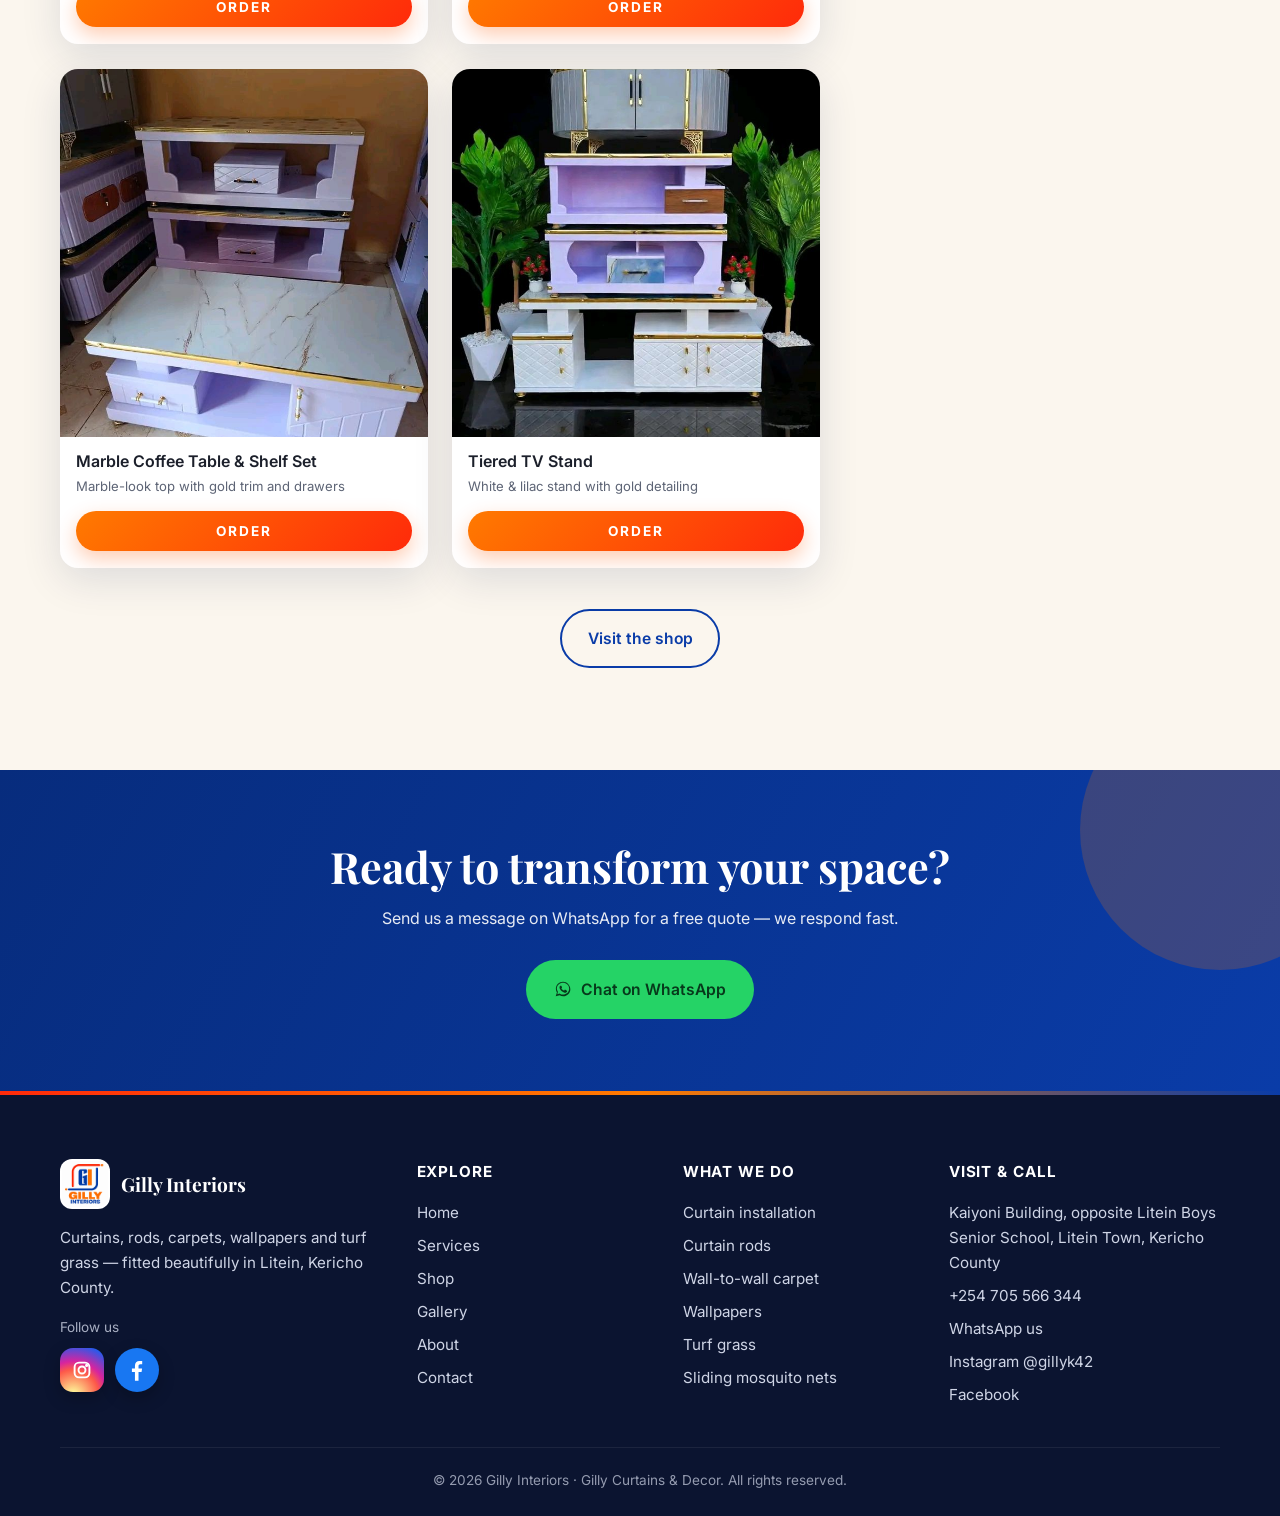
==== commit 6d87f69d: "Add files via upload" ====
--- a/index.html
+++ b/index.html
@@ -1,9 +1,9 @@
 <!DOCTYPE html>
 <html lang="en"><head>
 <meta charset="utf-8"><meta name="viewport" content="width=device-width,initial-scale=1">
-<title>Gilly Interiors | Curtains, Rods, Carpets & Décor in Litein</title>
+<title>Gilly Interiors | Curtains, Rods, Carpets & Décor in Litein, Kericho County</title>
 <meta name="description" content="Gilly Interiors – curtain stitching & installation, curtain rods, wall-to-wall carpet, wallpapers, turf grass and sliding mosquito nets. Order online.">
-<meta property="og:title" content="Gilly Interiors | Curtains, Rods, Carpets & Décor in Litein"><meta property="og:description" content="Gilly Interiors – curtain stitching & installation, curtain rods, wall-to-wall carpet, wallpapers, turf grass and sliding mosquito nets. Order online."><meta property="og:image" content="https://gillyinteriors.co.ke/img/logo.png"><meta property="og:image:secure_url" content="https://gillyinteriors.co.ke/img/logo.png"><meta property="og:image:type" content="image/png"><meta property="og:image:width" content="480"><meta property="og:image:height" content="480"><meta property="og:url" content="https://gillyinteriors.co.ke/"><meta property="og:site_name" content="Gilly Interiors"><meta name="twitter:card" content="summary"><meta name="twitter:image" content="https://gillyinteriors.co.ke/img/logo.png"><meta property="og:type" content="website">
+<meta property="og:title" content="Gilly Interiors | Curtains, Rods, Carpets & Décor in Litein, Kericho County"><meta property="og:description" content="Gilly Interiors – curtain stitching & installation, curtain rods, wall-to-wall carpet, wallpapers, turf grass and sliding mosquito nets. Order online."><meta property="og:image" content="https://gillyinteriors.co.ke/img/logo.png"><meta property="og:image:secure_url" content="https://gillyinteriors.co.ke/img/logo.png"><meta property="og:image:type" content="image/png"><meta property="og:image:width" content="480"><meta property="og:image:height" content="480"><meta property="og:url" content="https://gillyinteriors.co.ke/"><meta property="og:site_name" content="Gilly Interiors"><meta name="twitter:card" content="summary"><meta name="twitter:image" content="https://gillyinteriors.co.ke/img/logo.png"><meta property="og:type" content="website">
 <meta name="theme-color" content="#0a3ca8">
 <link rel="icon" href="img/favicon.png">
 <link rel="preconnect" href="https://fonts.googleapis.com"><link rel="preconnect" href="https://fonts.gstatic.com" crossorigin>
@@ -30,17 +30,17 @@
 <div class="grid g3"><div class="card reveal"><div class="ico"><svg viewBox="0 0 24 24"><path d="M3 4h18M5 4v16M19 4v16M5 8c3 2 4 6 3 12M19 8c-3 2-4 6-3 12M10 4c0 6 2 10 2 16M14 4c0 6-2 10-2 16"/></svg></div><h3>Curtain Installation</h3><p>Made-to-measure curtains and sheers, neatly stitched, delivered and professionally hung for a clean, full finish.</p></div><div class="card reveal"><div class="ico"><svg viewBox="0 0 24 24"><path d="M2 8h20M2 8v-2M22 8v-2M6 8v4M18 8v4M3 4h2M19 4h2"/><circle cx="3" cy="5" r="1.500"/><circle cx="21" cy="5" r="1.500"/></svg></div><h3>Curtain Rods</h3><p>Single and double rods in copper, brass and antique finishes with elegant finials — built to carry heavy fabric.</p></div><div class="card reveal"><div class="ico"><svg viewBox="0 0 24 24"><rect x="3" y="6" width="18" height="12" rx="1.500"/><path d="M3 10h18M3 14h18M7 6v12M17 6v12"/></svg></div><h3>Wall-to-Wall Carpet</h3><p>Seamless, cosy carpeting fitted edge to edge for living rooms, bedrooms and offices.</p></div><div class="card reveal"><div class="ico"><svg viewBox="0 0 24 24"><rect x="3" y="3" width="18" height="18" rx="2"/><path d="M3 9h18M3 15h18M9 3v6M15 9v6M9 15v6"/></svg></div><h3>Wallpapers & Portraits</h3><p>Feature walls and decorative portraits that give any room instant character.</p></div><div class="card reveal"><div class="ico"><svg viewBox="0 0 24 24"><path d="M3 21c1-6 2-9 4-12M8 21c0-6 1-10 3-15M13 21c0-5 0-8-1-12M17 21c0-5 1-8 3-11M21 21c-.5-3-1-5-2-7"/></svg></div><h3>Turf Grass Installation</h3><p>Soft, evergreen artificial turf for balconies, gardens, kids’ play areas and shop displays.</p></div><div class="card reveal"><div class="ico"><svg viewBox="0 0 24 24"><rect x="3" y="3" width="18" height="18" rx="1"/><path d="M3 9h18M3 15h18M9 3v18M15 3v18"/></svg></div><h3>Sliding Mosquito Nets</h3><p>Neat sliding nets that keep insects out while letting the breeze in.</p></div></div>
 <div class="center reveal" style="margin-top:2.5rem"><a class="btn btn-outline" href="services.html">See all services</a></div></div></section>
 <section class="section alt"><div class="container split"><div class="reveal"><span class="eyebrow">Why Gilly</span><h2>Detail you can see — and feel</h2>
-<p class="lead">We are a hands-on interiors crew based at Kaiyoni Building in Litein, trusted by a community of more than 8,000 followers who love our work.</p>
+<p class="lead">We are a hands-on interiors crew based at Kaiyoni Building in Litein, Kericho County, trusted by a community of more than 8,000 followers who love our work.</p>
 <ul class="ticks"><li>Made-to-measure stitching and fast delivery</li><li>Quality rods, finials and fittings in premium finishes</li><li>Clean, careful installation by an experienced crew</li><li>Honest prices and easy ordering on WhatsApp</li></ul>
 <a class="btn btn-primary" href="about.html">About us</a></div>
 <div class="stack reveal"><img decoding="async" src="img/gilly-green.jpg" alt="Gilly Interiors team member beside installed curtains" loading="lazy"></div></div></section>
 <section class="section"><div class="container"><div class="head center reveal"><span class="eyebrow">Shop</span><h2>Order straight from your phone</h2><p class="lead">Browse décor, curtain rods, marble tables, artificial flowers and more — tap once to order on WhatsApp.</p></div>
 <div id="products" class="products" ></div><div class="center reveal" style="margin-top:2rem"><a class="btn btn-outline" href="shop.html">Visit the shop</a></div></div></section>
 <section class="cta-band"><div class="container reveal"><h2>Ready to transform your space?</h2><p>Send us a message on WhatsApp for a free quote — we respond fast.</p><a class="btn btn-wa" target="_blank" rel="noopener" href="https://wa.me/254705566344?text=Hello%20Gilly%20Interiors%2C%20I%20would%20like%20a%20quote"><svg viewBox="0 0 32 32"><path d="M16 3C9 3 3.3 8.6 3.3 15.5c0 2.4.7 4.7 1.9 6.6L3 29l7.100-1.900c1.900 1 4 1.600 6.200 1.600 7 0 12.700-5.600 12.700-12.500S23 3 16 3zm0 22.800c-2 0-3.900-.6-5.500-1.600l-.4-.2-4.200 1.100 1.100-4.100-.3-.4a10.200 10.200 0 0 1-1.600-5.500C5.100 9.600 10 5.100 16 5.100s10.900 4.500 10.900 10.400S22 25.800 16 25.800zm6-7.700c-.3-.2-1.900-.9-2.200-1s-.5-.2-.7.200-.8 1-1 1.200-.4.200-.7.100a8.400 8.400 0 0 1-4.100-3.600c-.3-.6.300-.5.900-1.700.1-.2 0-.4 0-.5l-1-2.300c-.3-.6-.5-.5-.7-.5h-.6c-.2 0-.6.100-.9.400s-1.200 1.200-1.200 2.800 1.200 3.300 1.400 3.500 2.300 3.600 5.700 5c2.100.9 2.900 1 3.900.8.600-.1 1.900-.8 2.200-1.500s.3-1.400.2-1.500-.3-.2-.6-.4z"/></svg> Chat on WhatsApp</a></div></section><footer><div class="container"><div class="fgrid">
-<div><div class="flogo"><img decoding="async" src="img/logo.png" alt=""><span>Gilly Interiors</span></div><p style="max-width:32ch;font-size:.95rem">Curtains, rods, carpets, wallpapers and turf grass — fitted beautifully in Litein.</p><p style="margin-top:1rem;font-size:.85rem;opacity:.8">Follow us</p><div class="social"><a class="soc ig" href="https://instagram.com/gillyk42" target="_blank" rel="noopener" aria-label="Gilly Interiors on Instagram"><svg viewBox="0 0 24 24" fill="none" stroke="#fff" stroke-width="1.9"><rect x="4.6" y="4.6" width="14.8" height="14.8" rx="4.4"/><circle cx="12" cy="12" r="3.5"/><circle cx="16.6" cy="7.4" r=".6" fill="#fff"/></svg></a><a class="soc fb" href="https://www.facebook.com/share/1J3zjnJ5XR/" target="_blank" rel="noopener" aria-label="Gilly Interiors on Facebook"><svg viewBox="0 0 24 24" fill="#fff"><path d="M13.4 22v-8.2h2.8l.5-3.3h-3.3V8.4c0-.9.4-1.7 1.8-1.7h1.6V3.8s-1.3-.2-2.5-.2c-2.6 0-4.2 1.600-4.200 4.400v2.500H7.300v3.300h2.800V22z"/></svg></a></div></div>
+<div><div class="flogo"><img decoding="async" src="img/logo.png" alt=""><span>Gilly Interiors</span></div><p style="max-width:32ch;font-size:.95rem">Curtains, rods, carpets, wallpapers and turf grass — fitted beautifully in Litein, Kericho County.</p><p style="margin-top:1rem;font-size:.85rem;opacity:.8">Follow us</p><div class="social"><a class="soc ig" href="https://instagram.com/gillyk42" target="_blank" rel="noopener" aria-label="Gilly Interiors on Instagram"><svg viewBox="0 0 24 24" fill="none" stroke="#fff" stroke-width="1.9"><rect x="4.6" y="4.6" width="14.8" height="14.8" rx="4.4"/><circle cx="12" cy="12" r="3.5"/><circle cx="16.6" cy="7.4" r=".6" fill="#fff"/></svg></a><a class="soc fb" href="https://www.facebook.com/share/1J3zjnJ5XR/" target="_blank" rel="noopener" aria-label="Gilly Interiors on Facebook"><svg viewBox="0 0 24 24" fill="#fff"><path d="M13.4 22v-8.2h2.8l.5-3.3h-3.3V8.4c0-.9.4-1.7 1.8-1.7h1.6V3.8s-1.3-.2-2.5-.2c-2.6 0-4.2 1.600-4.200 4.400v2.500H7.300v3.300h2.800V22z"/></svg></a></div></div>
 <div><h4>EXPLORE</h4><ul><li><a href="index.html">Home</a></li><li><a href="services.html">Services</a></li><li><a href="shop.html">Shop</a></li><li><a href="gallery.html">Gallery</a></li><li><a href="about.html">About</a></li><li><a href="contact.html">Contact</a></li></ul></div>
 <div><h4>WHAT WE DO</h4><ul><li>Curtain installation</li><li>Curtain rods</li><li>Wall-to-wall carpet</li><li>Wallpapers</li><li>Turf grass</li><li>Sliding mosquito nets</li></ul></div>
-<div><h4>VISIT &amp; CALL</h4><ul><li>Kaiyoni Building, opposite Litein Boys Senior School, Litein Town</li><li><a href="tel:+254705566344">+254 705 566 344</a></li><li><a href="https://wa.me/254705566344" target="_blank" rel="noopener">WhatsApp us</a></li><li><a href="https://www.instagram.com/gillyk42" target="_blank" rel="noopener">Instagram @gillyk42</a></li><li><a href="https://www.facebook.com/share/1J3zjnJ5XR/" target="_blank" rel="noopener">Facebook</a></li></ul></div>
+<div><h4>VISIT &amp; CALL</h4><ul><li>Kaiyoni Building, opposite Litein Boys Senior School, Litein Town, Kericho County</li><li><a href="tel:+254705566344">+254 705 566 344</a></li><li><a href="https://wa.me/254705566344" target="_blank" rel="noopener">WhatsApp us</a></li><li><a href="https://www.instagram.com/gillyk42" target="_blank" rel="noopener">Instagram @gillyk42</a></li><li><a href="https://www.facebook.com/share/1J3zjnJ5XR/" target="_blank" rel="noopener">Facebook</a></li></ul></div>
 </div><div class="copy">© 2026 Gilly Interiors · Gilly Curtains &amp; Decor. All rights reserved.</div></div></footer>
 <a class="wa-float" aria-label="Chat on WhatsApp" target="_blank" rel="noopener" href="https://wa.me/254705566344?text=Hello%20Gilly%20Interiors"><svg viewBox="0 0 32 32"><path d="M16 3C9 3 3.3 8.6 3.3 15.5c0 2.4.7 4.7 1.9 6.6L3 29l7.100-1.900c1.900 1 4 1.600 6.200 1.600 7 0 12.700-5.600 12.700-12.500S23 3 16 3zm0 22.800c-2 0-3.900-.6-5.500-1.600l-.4-.2-4.200 1.100 1.100-4.100-.3-.4a10.200 10.200 0 0 1-1.600-5.500C5.100 9.600 10 5.100 16 5.100s10.900 4.500 10.900 10.400S22 25.800 16 25.800zm6-7.700c-.3-.2-1.900-.9-2.200-1s-.5-.2-.7.200-.8 1-1 1.200-.4.200-.7.100a8.400 8.400 0 0 1-4.100-3.600c-.3-.6.300-.5.900-1.700.1-.2 0-.4 0-.5l-1-2.300c-.3-.6-.5-.5-.7-.5h-.6c-.2 0-.6.100-.9.400s-1.200 1.200-1.200 2.800 1.200 3.300 1.400 3.500 2.300 3.600 5.700 5c2.100.9 2.900 1 3.900.8.600-.1 1.900-.8 2.200-1.500s.3-1.400.2-1.500-.3-.2-.6-.4z"/></svg></a>
 <script src="./products.js"></script><script src="./main.js"></script><script src="./cart.js"></script>
--- a/style.css
+++ b/style.css
@@ -296,3 +296,14 @@
 .hero-top:not(.solid) .brand{opacity:0;pointer-events:none}
 .brand{transition:opacity .3s}
 @media(max-width:600px){.hero{height:50svh;min-height:330px}.hero .btn{padding:.6rem 1.1rem;font-size:.88rem}}
+
+/* ---------- contact: more icons + map buttons ---------- */
+.soc.wa{background:#25d366;border-radius:50%}
+.soc.wa svg{width:26px;height:26px}
+.soc.call{background:var(--blue)}
+.info-list .social{margin-top:.5rem}
+.info-list .social svg{stroke:none}
+.info-list .social .soc.ig svg,.info-list .social .soc.call svg{stroke:#fff;fill:none}
+.info-list .social .soc.fb svg,.info-list .social .soc.wa svg{fill:#fff}
+.info-list .social .soc.ig svg circle:last-child{fill:#fff;stroke:none}
+.map-btns{display:flex;gap:.8rem;justify-content:center;flex-wrap:wrap;margin-top:1.4rem}
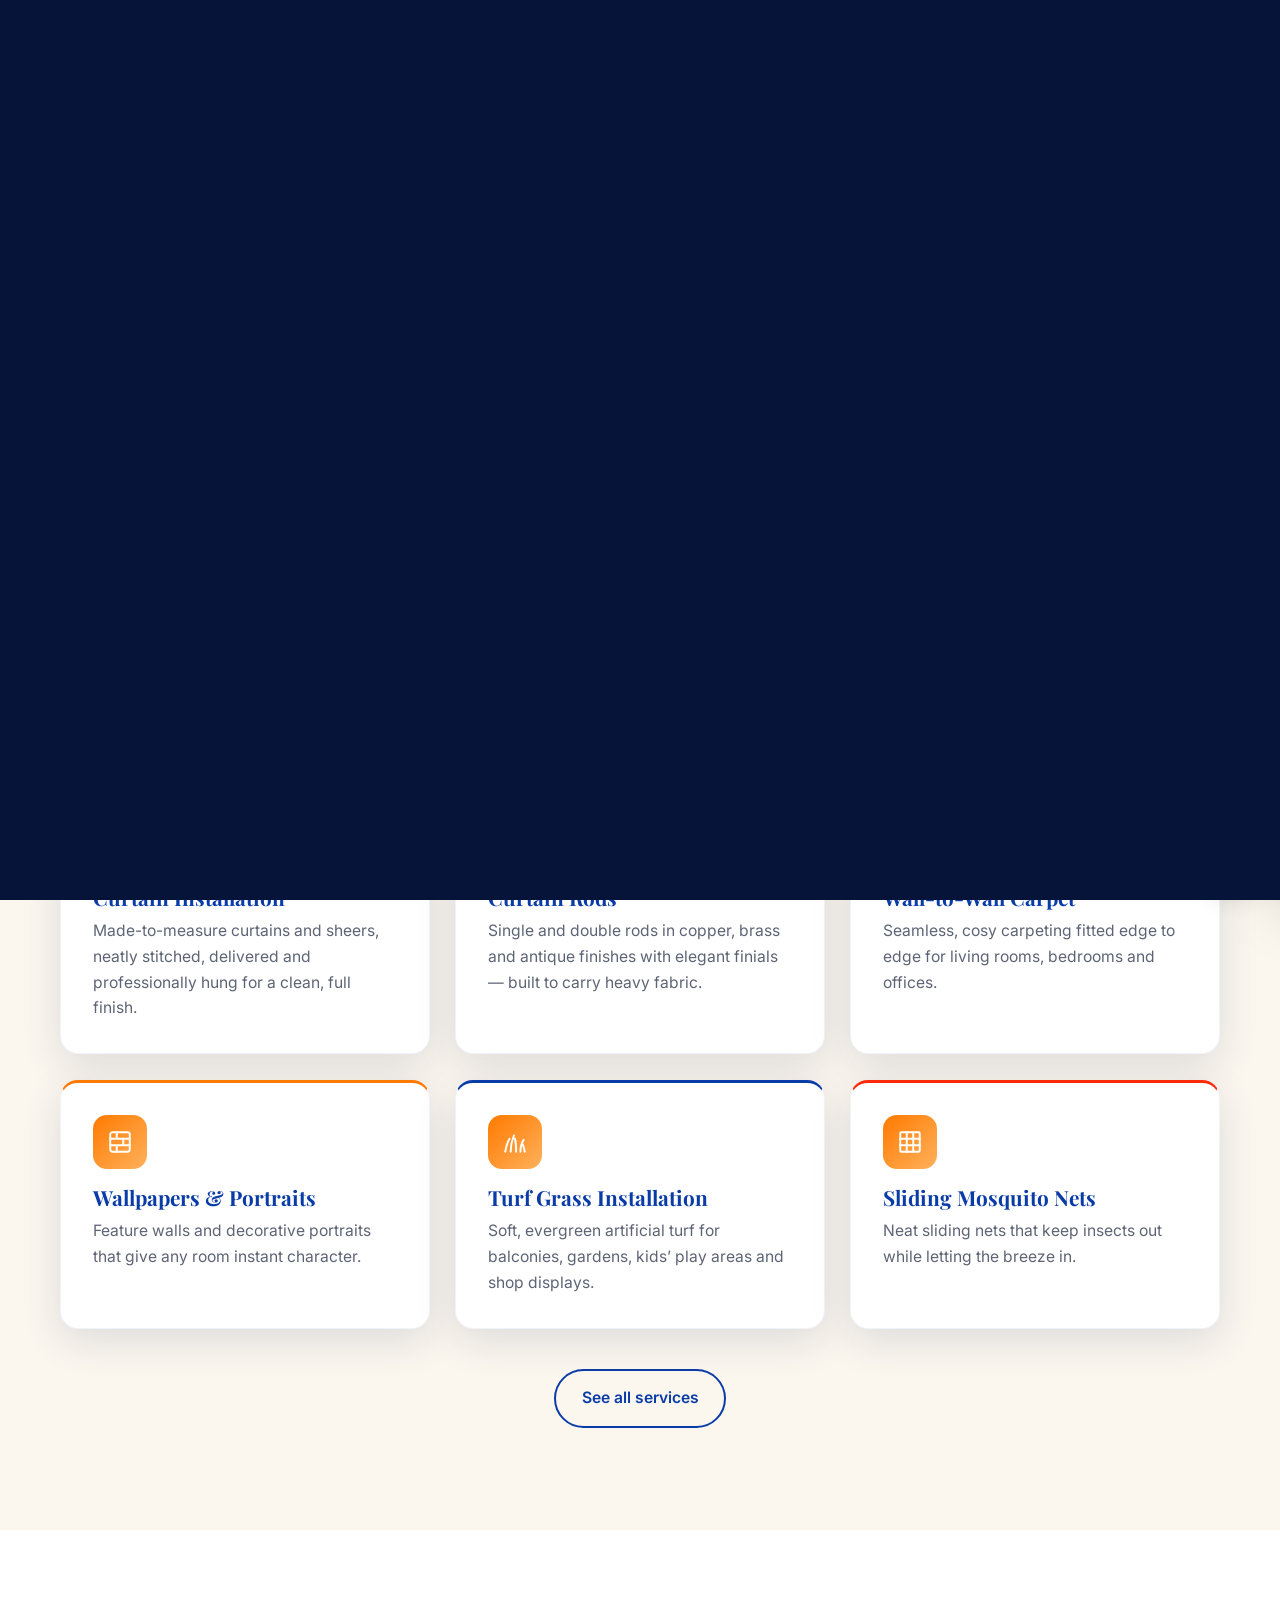
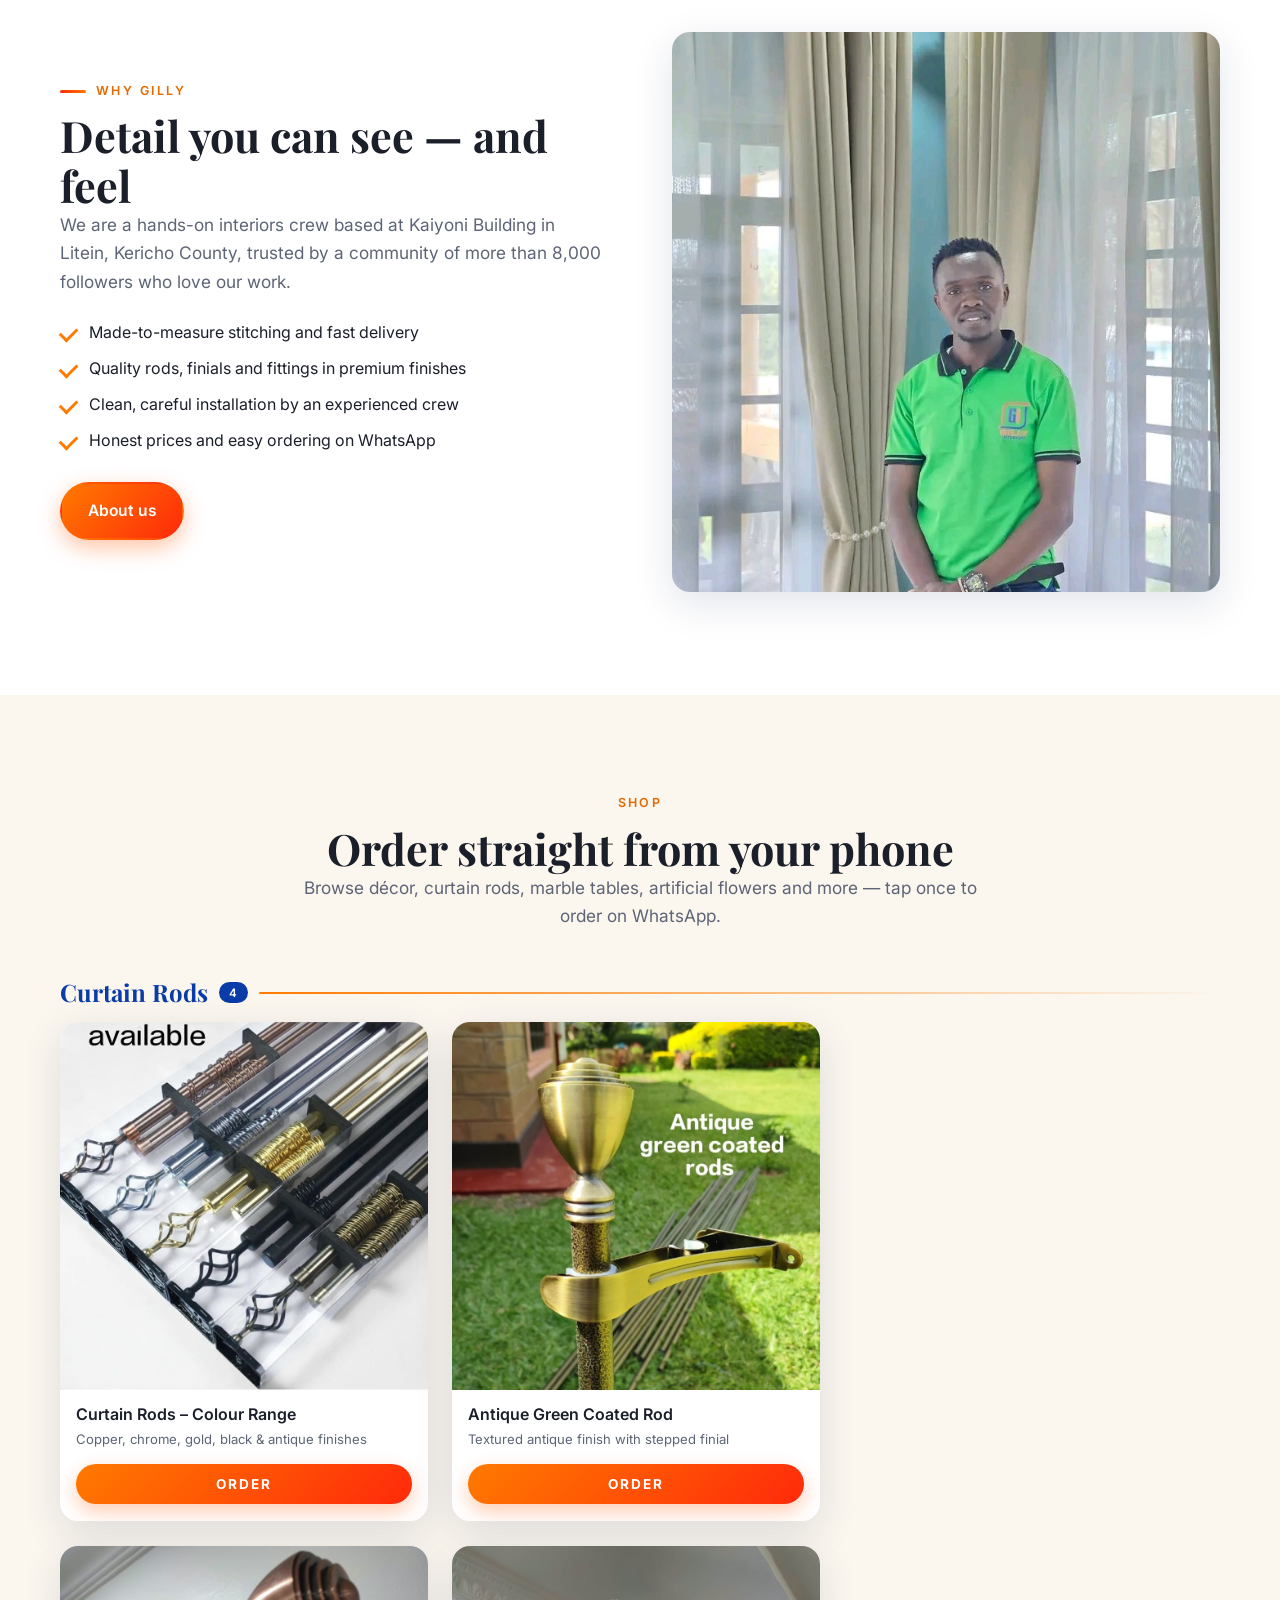
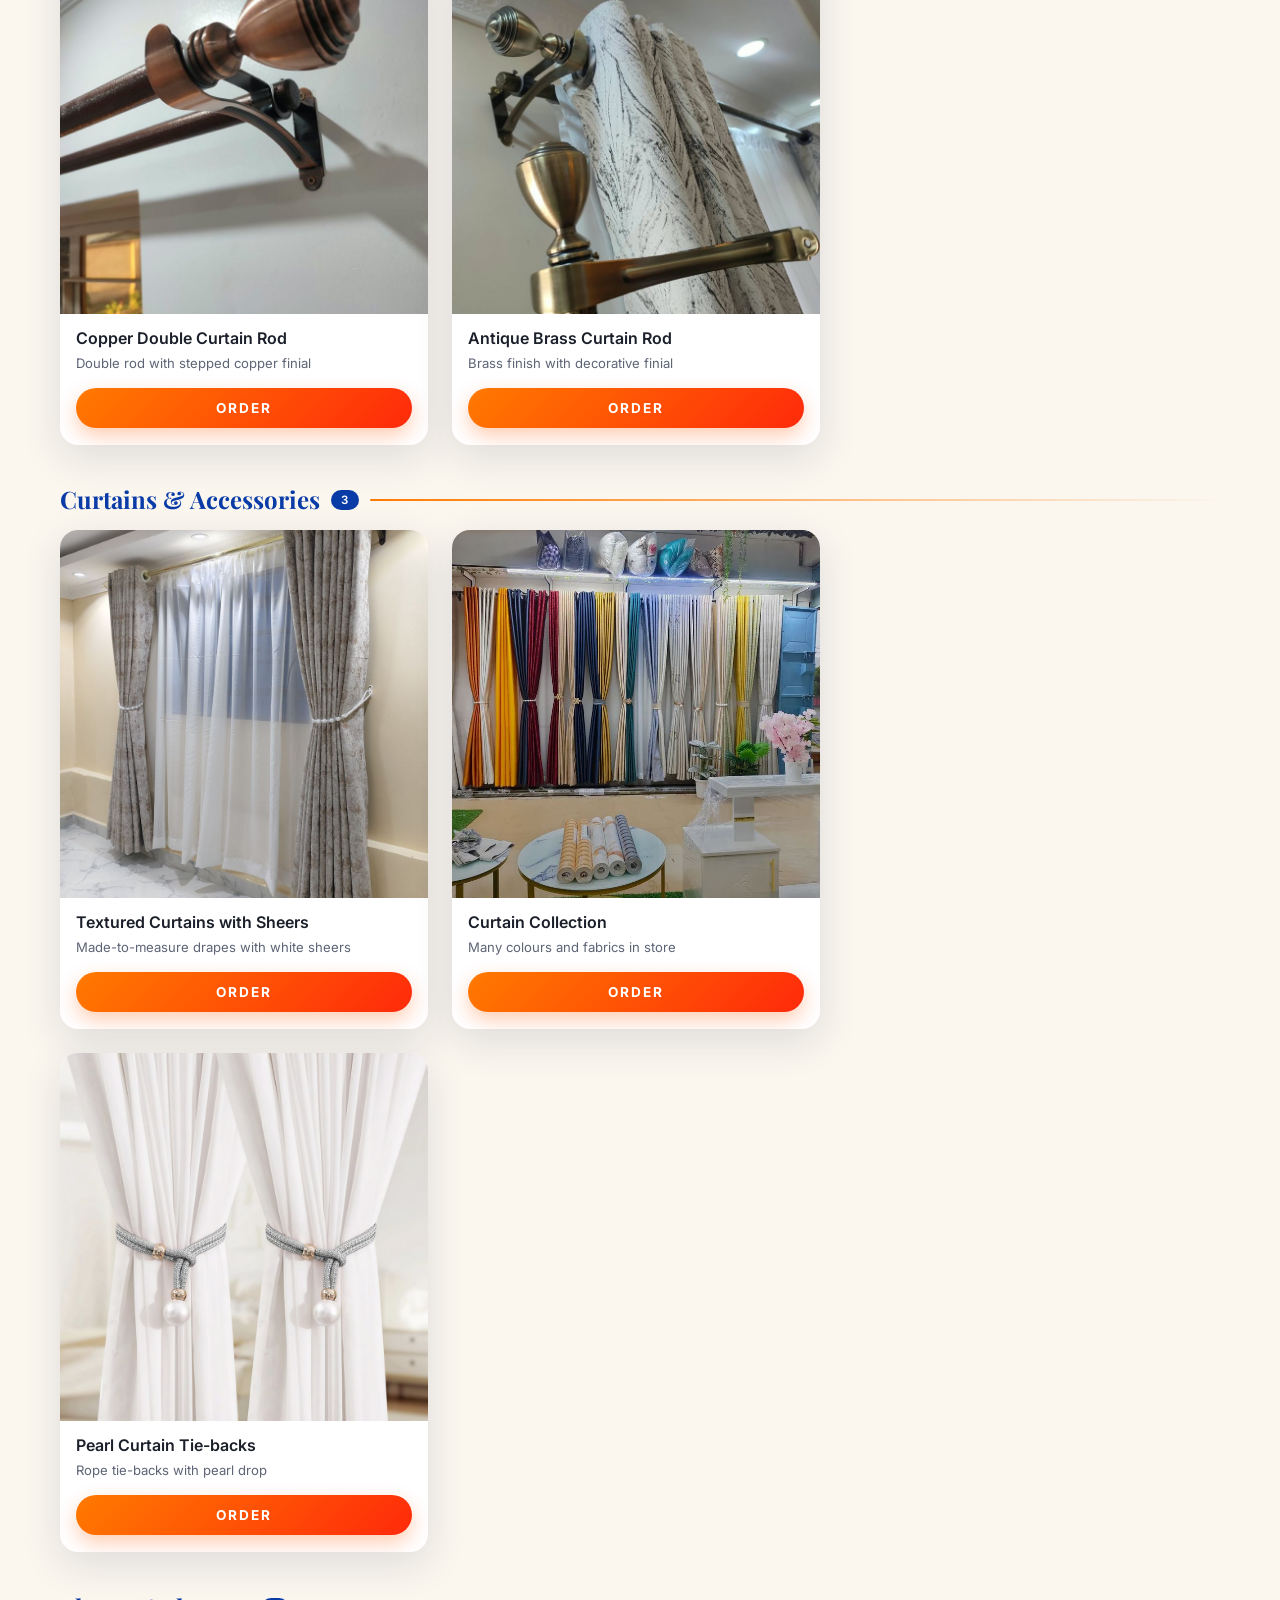
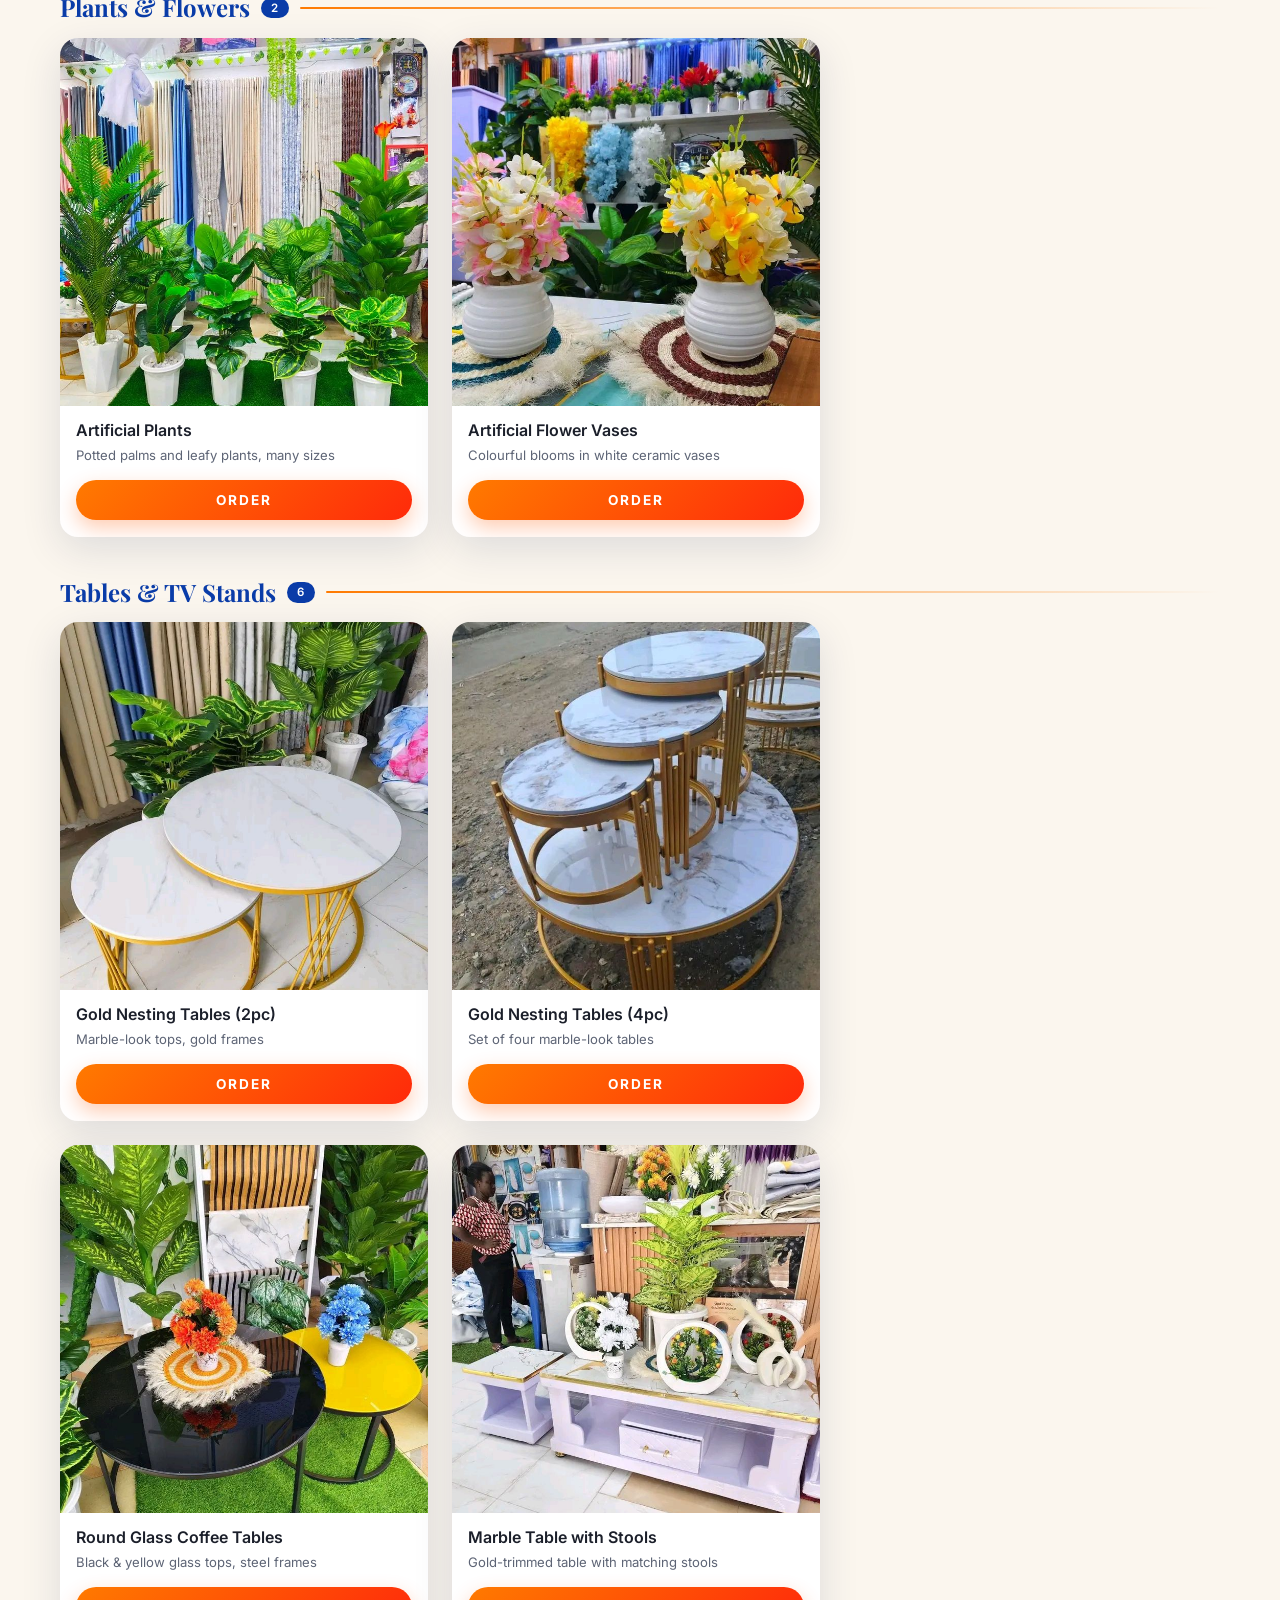
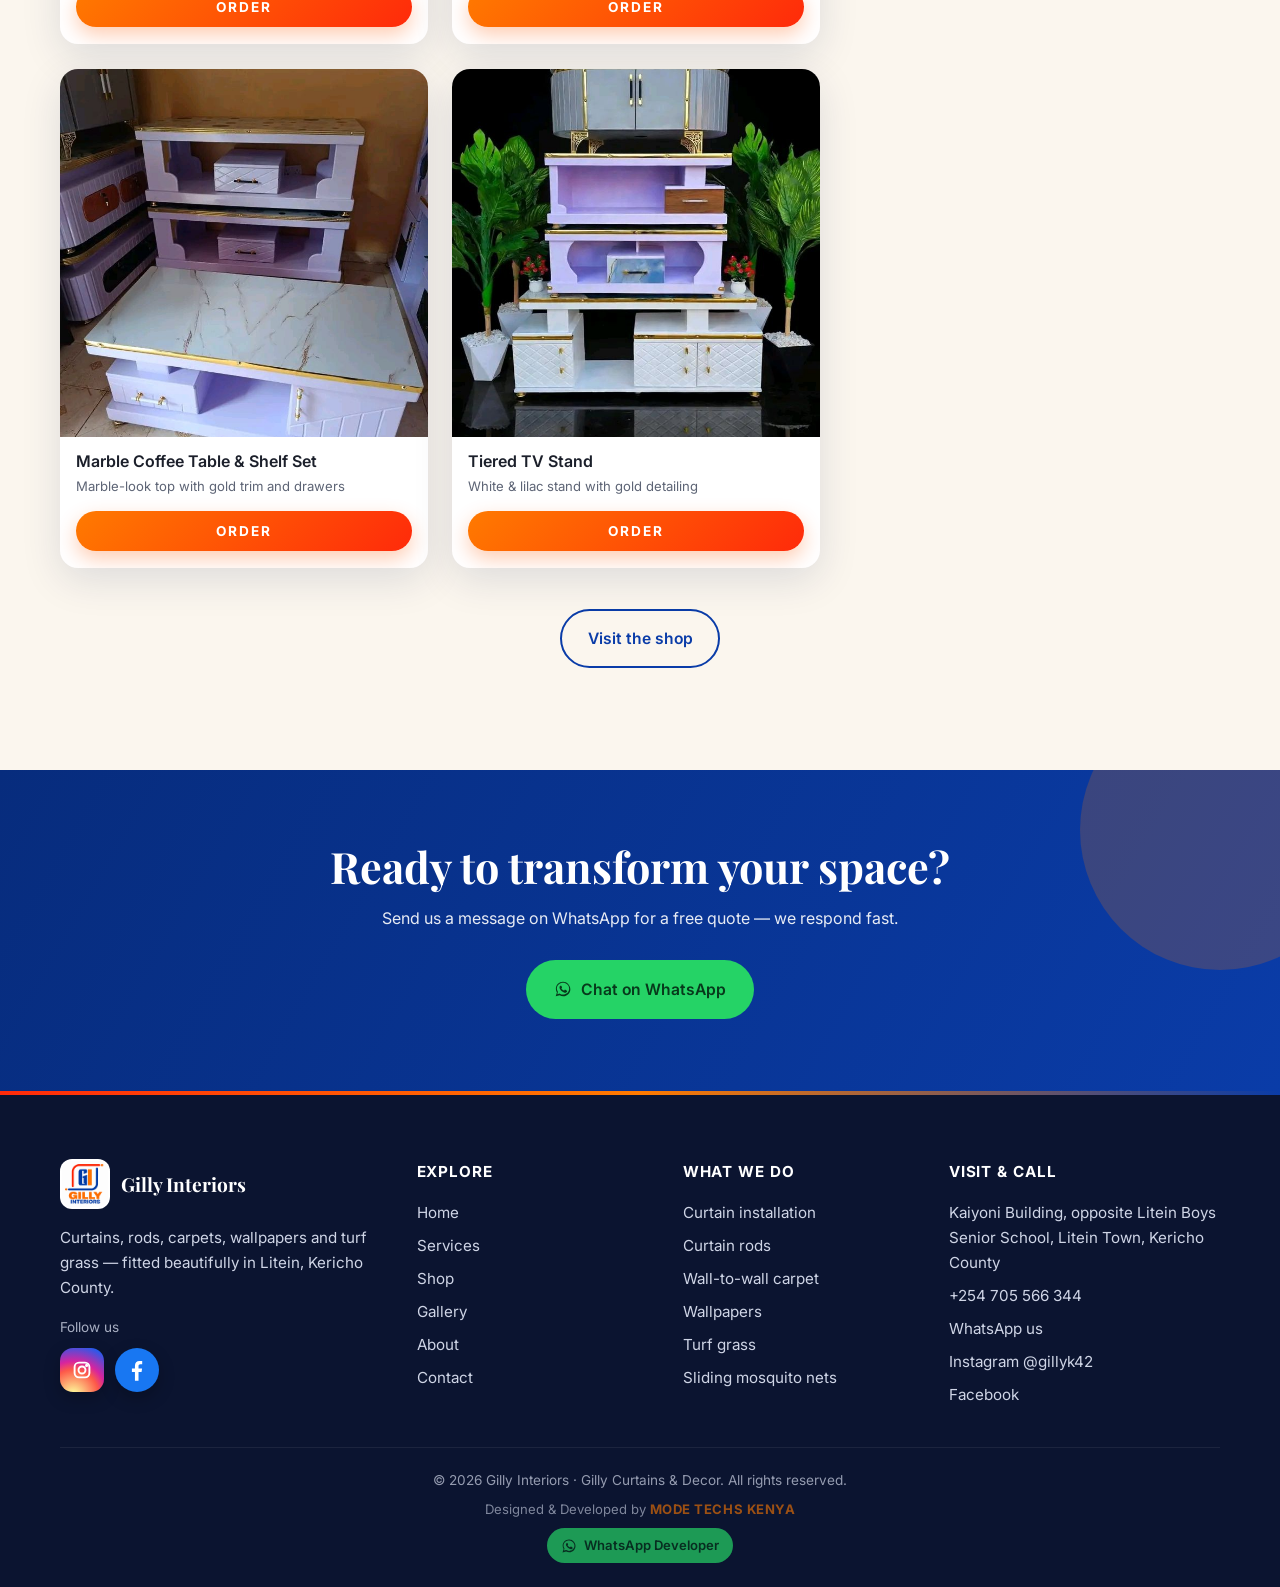
==== commit e01fdd59: "Add files via upload" ====
--- a/index.html
+++ b/index.html
@@ -41,7 +41,7 @@
 <div><h4>EXPLORE</h4><ul><li><a href="index.html">Home</a></li><li><a href="services.html">Services</a></li><li><a href="shop.html">Shop</a></li><li><a href="gallery.html">Gallery</a></li><li><a href="about.html">About</a></li><li><a href="contact.html">Contact</a></li></ul></div>
 <div><h4>WHAT WE DO</h4><ul><li>Curtain installation</li><li>Curtain rods</li><li>Wall-to-wall carpet</li><li>Wallpapers</li><li>Turf grass</li><li>Sliding mosquito nets</li></ul></div>
 <div><h4>VISIT &amp; CALL</h4><ul><li>Kaiyoni Building, opposite Litein Boys Senior School, Litein Town, Kericho County</li><li><a href="tel:+254705566344">+254 705 566 344</a></li><li><a href="https://wa.me/254705566344" target="_blank" rel="noopener">WhatsApp us</a></li><li><a href="https://www.instagram.com/gillyk42" target="_blank" rel="noopener">Instagram @gillyk42</a></li><li><a href="https://www.facebook.com/share/1J3zjnJ5XR/" target="_blank" rel="noopener">Facebook</a></li></ul></div>
-</div><div class="copy">© 2026 Gilly Interiors · Gilly Curtains &amp; Decor. All rights reserved.</div></div></footer>
+</div><div class="copy">© 2026 Gilly Interiors · Gilly Curtains &amp; Decor. All rights reserved.<br><span class="credit">Designed &amp; Developed by <strong>MODE TECHS KENYA</strong></span><br><a class="dev-wa" href="https://wa.me/254141116200?text=Hello%20MODE%20TECHS%20KENYA%2C%20I%20saw%20your%20work%20on%20the%20Gilly%20Interiors%20website." target="_blank" rel="noopener" aria-label="WhatsApp the developer"><svg viewBox="0 0 32 32" aria-hidden="true"><path d="M16 3C9 3 3.3 8.6 3.3 15.5c0 2.4.7 4.7 1.9 6.6L3 29l7.100-1.900c1.900 1 4 1.600 6.200 1.600 7 0 12.700-5.600 12.700-12.500S23 3 16 3zm0 22.800c-2 0-3.900-.6-5.500-1.600l-.4-.2-4.200 1.100 1.100-4.100-.3-.4a10.200 10.200 0 0 1-1.600-5.500C5.100 9.600 10 5.100 16 5.100s10.900 4.500 10.900 10.400S22 25.800 16 25.800zm6-7.700c-.3-.2-1.900-.9-2.200-1s-.5-.2-.7.200-.8 1-1 1.200-.4.200-.7.100a8.400 8.400 0 0 1-4.100-3.600c-.3-.6.300-.5.900-1.700.1-.2 0-.4 0-.5l-1-2.300c-.3-.6-.5-.5-.7-.5h-.6c-.2 0-.6.100-.9.400s-1.200 1.200-1.200 2.800 1.200 3.300 1.400 3.500 2.300 3.600 5.700 5c2.100.9 2.900 1 3.900.8.600-.1 1.900-.8 2.200-1.500s.3-1.400.2-1.500-.3-.2-.6-.4z"/></svg>WhatsApp Developer</a></div></div></footer>
 <a class="wa-float" aria-label="Chat on WhatsApp" target="_blank" rel="noopener" href="https://wa.me/254705566344?text=Hello%20Gilly%20Interiors"><svg viewBox="0 0 32 32"><path d="M16 3C9 3 3.3 8.6 3.3 15.5c0 2.4.7 4.7 1.9 6.6L3 29l7.100-1.900c1.900 1 4 1.600 6.200 1.600 7 0 12.700-5.600 12.700-12.500S23 3 16 3zm0 22.800c-2 0-3.900-.6-5.500-1.600l-.4-.2-4.200 1.100 1.100-4.100-.3-.4a10.200 10.200 0 0 1-1.600-5.500C5.100 9.600 10 5.100 16 5.100s10.900 4.500 10.900 10.400S22 25.800 16 25.800zm6-7.700c-.3-.2-1.900-.9-2.200-1s-.5-.2-.7.200-.8 1-1 1.200-.4.200-.7.100a8.400 8.400 0 0 1-4.100-3.600c-.3-.6.300-.5.900-1.700.1-.2 0-.4 0-.5l-1-2.300c-.3-.6-.5-.5-.7-.5h-.6c-.2 0-.6.100-.9.400s-1.200 1.200-1.200 2.800 1.200 3.300 1.400 3.500 2.300 3.600 5.700 5c2.100.9 2.900 1 3.900.8.600-.1 1.900-.8 2.200-1.500s.3-1.400.2-1.500-.3-.2-.6-.4z"/></svg></a>
 <script src="./products.js"></script><script src="./main.js"></script><script src="./cart.js"></script>
 </body></html>
--- a/style.css
+++ b/style.css
@@ -307,3 +307,11 @@
 .info-list .social .soc.fb svg,.info-list .social .soc.wa svg{fill:#fff}
 .info-list .social .soc.ig svg circle:last-child{fill:#fff;stroke:none}
 .map-btns{display:flex;gap:.8rem;justify-content:center;flex-wrap:wrap;margin-top:1.4rem}
+
+/* footer credit */
+.copy .credit{display:inline-block;margin-top:.45rem;font-size:.82rem;opacity:.85}
+.copy .credit strong{color:var(--orange);letter-spacing:.04em}
+
+.dev-wa{display:inline-flex;align-items:center;gap:.4rem;margin-top:.5rem;padding:.4rem .9rem;border-radius:999px;background:#25d366;color:#07391b;font-size:.82rem;font-weight:600;transition:transform .25s,filter .25s}
+.dev-wa svg{width:16px;height:16px;fill:currentColor}
+.dev-wa:hover{transform:translateY(-2px);filter:brightness(.95);color:#07391b}
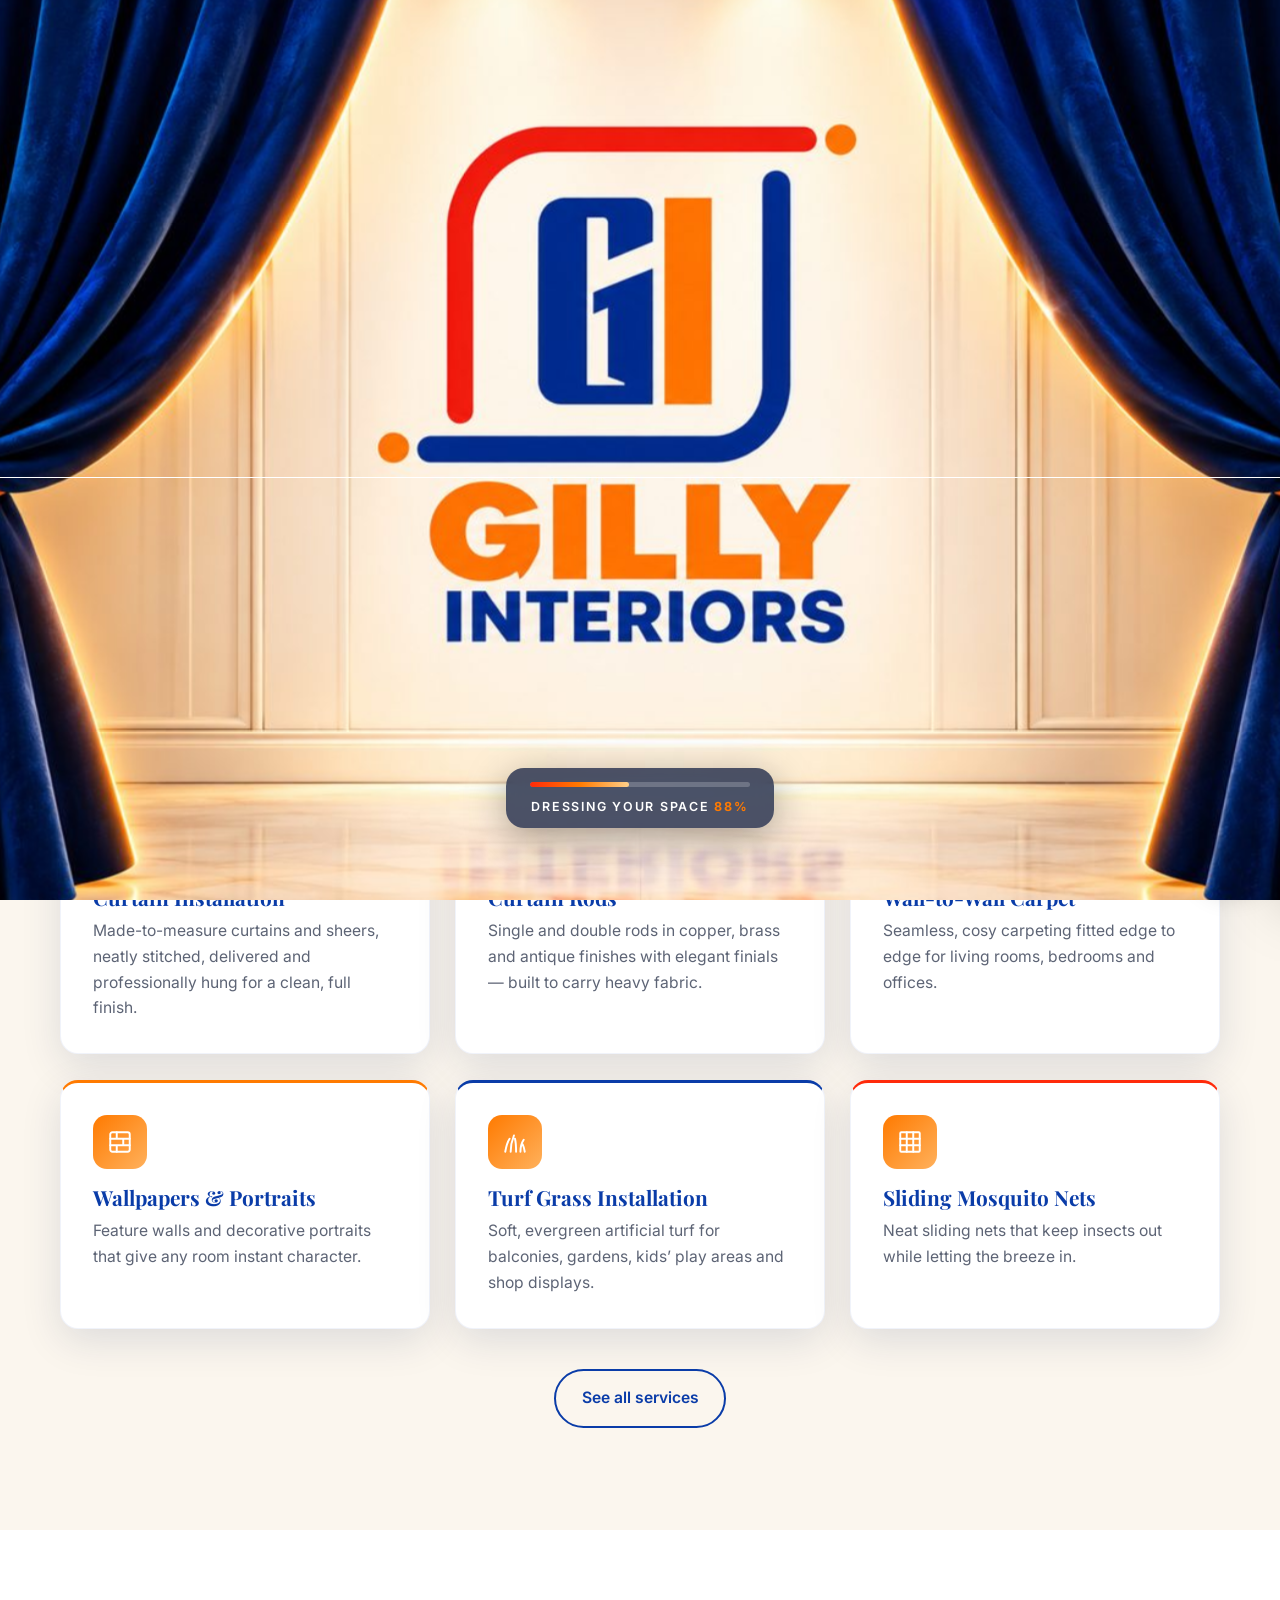
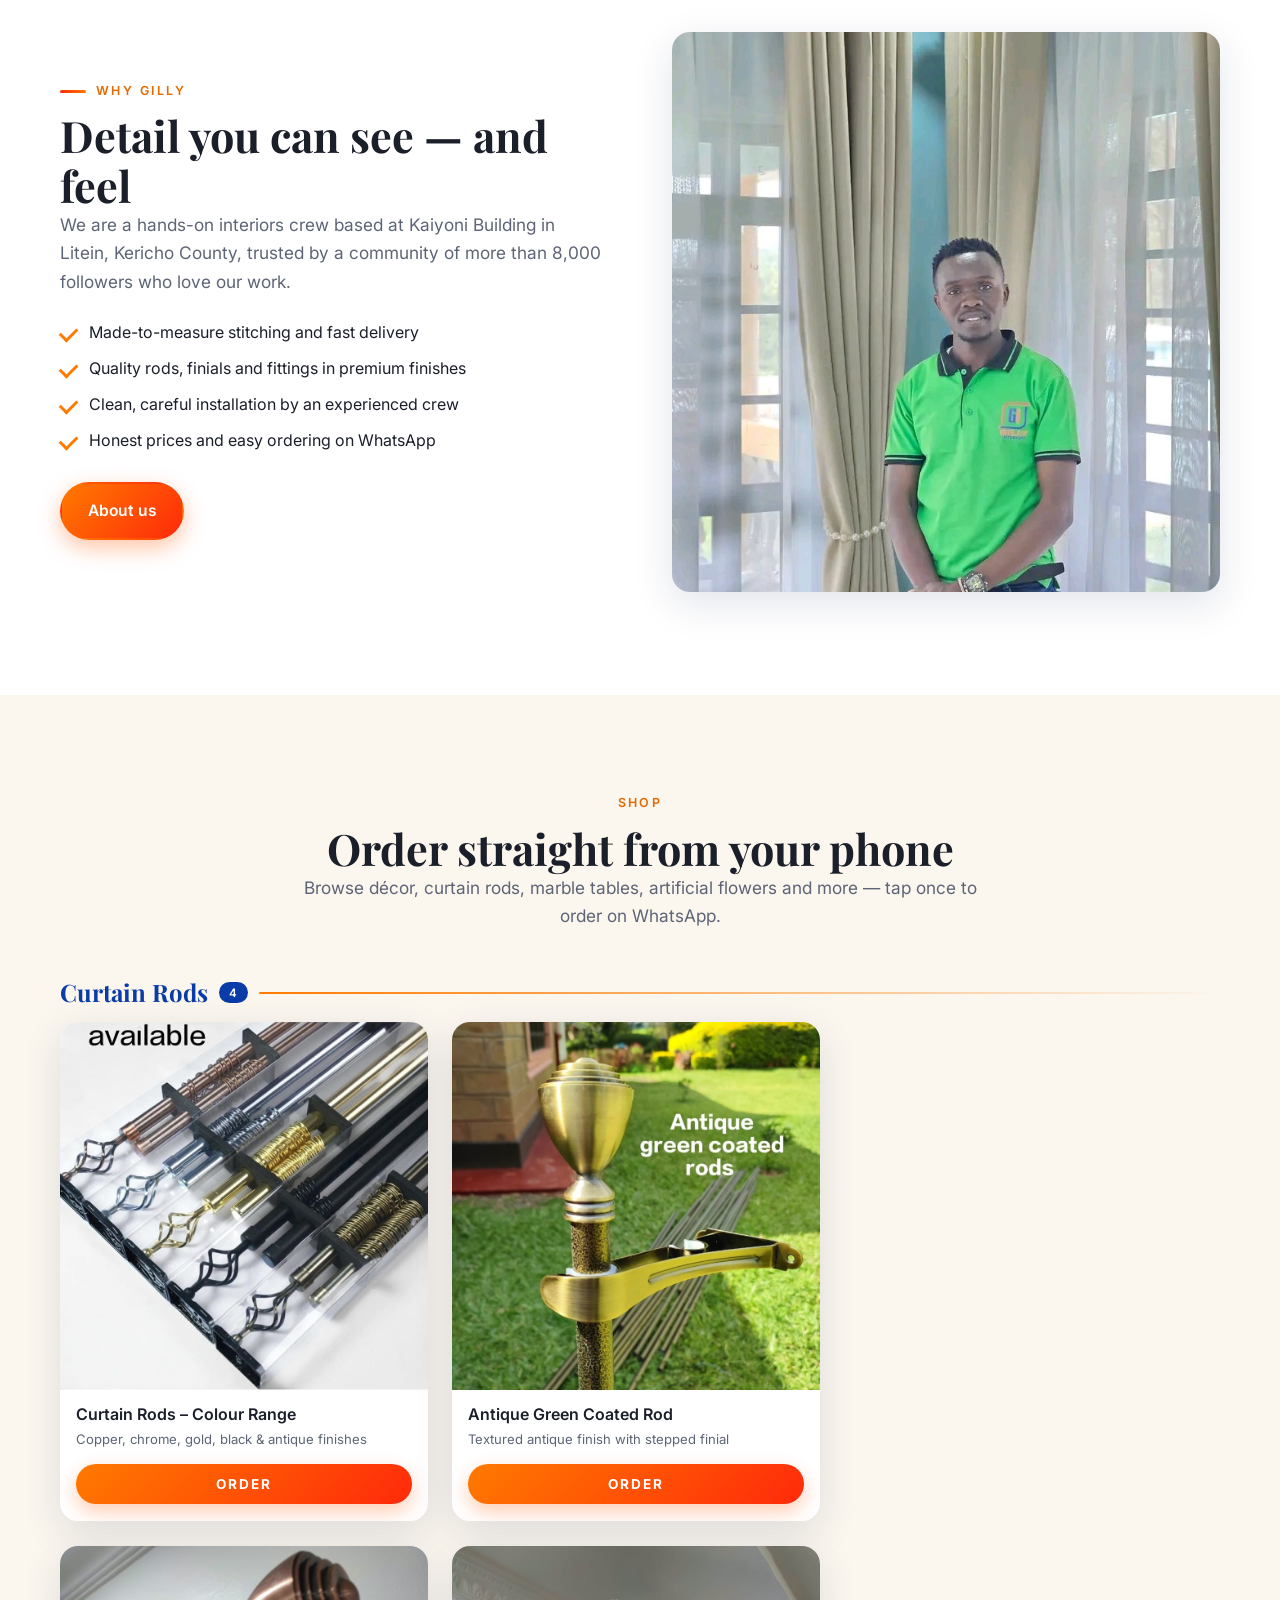
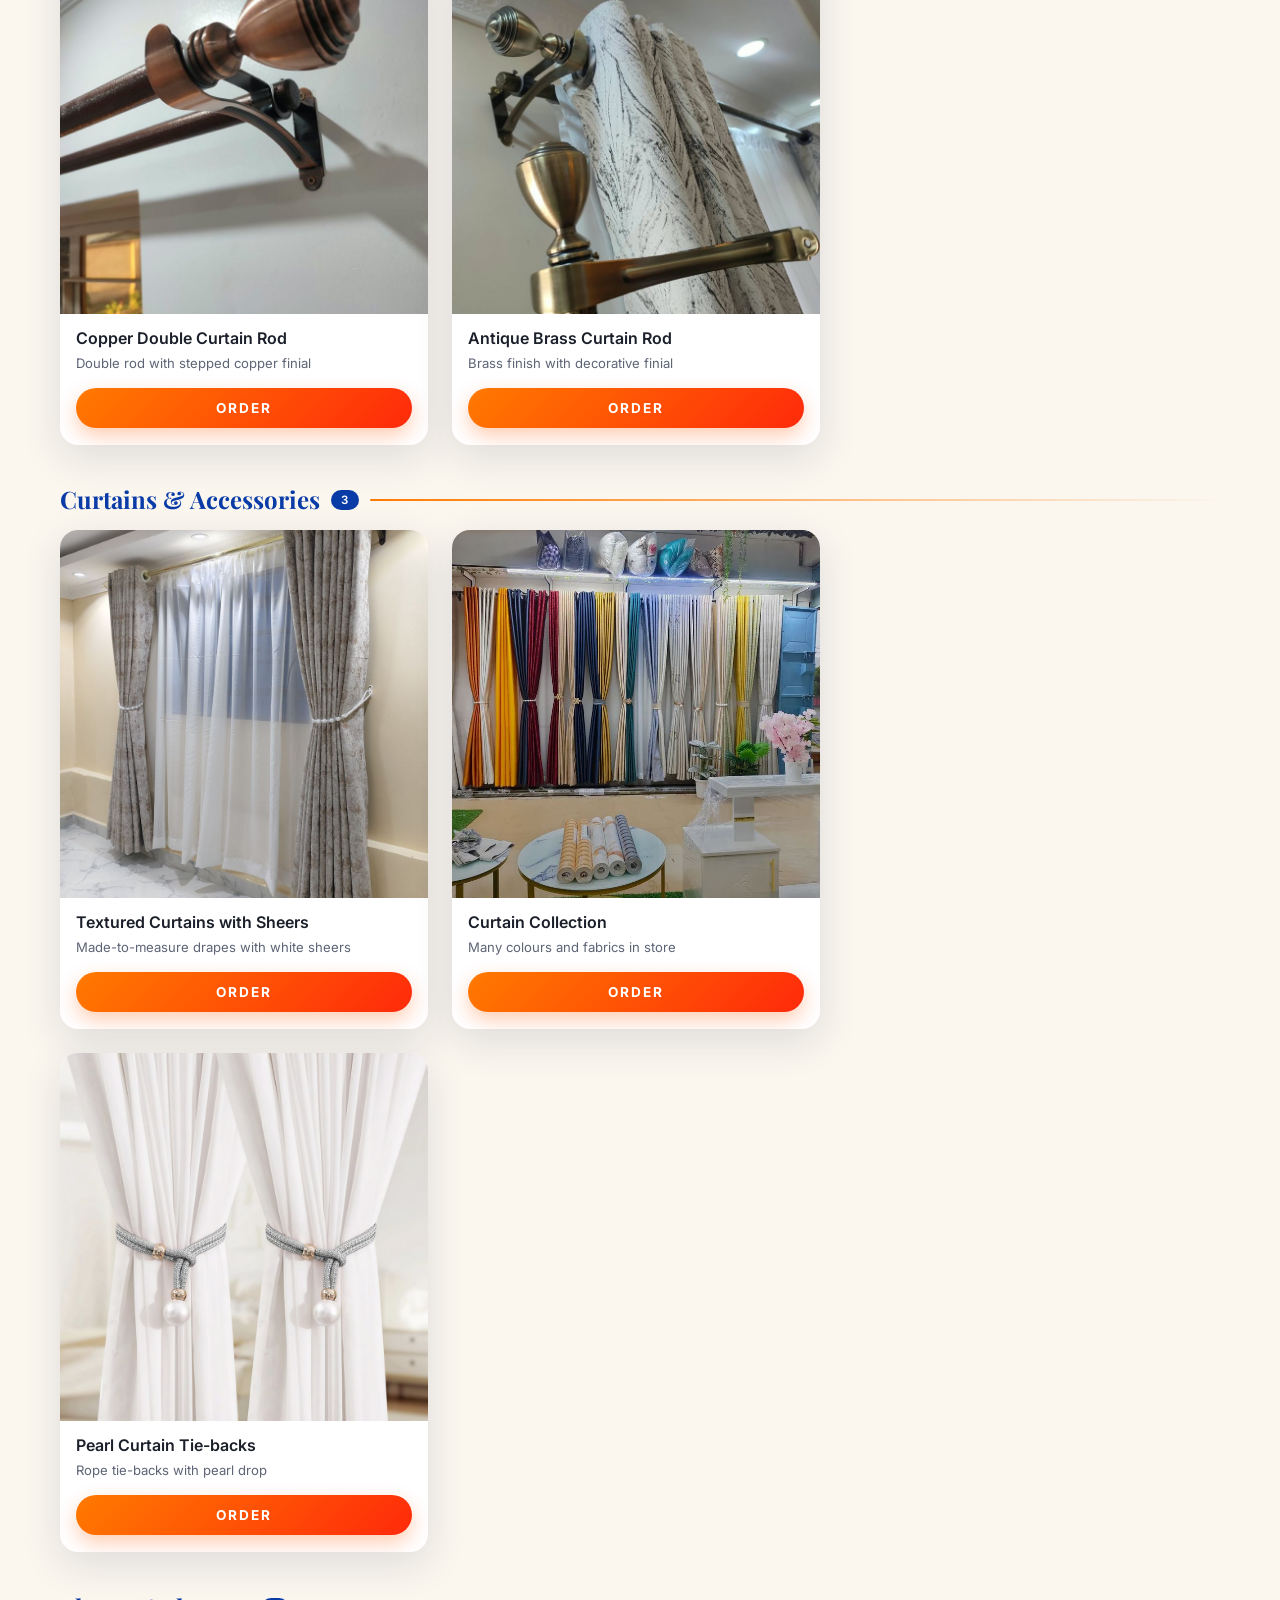
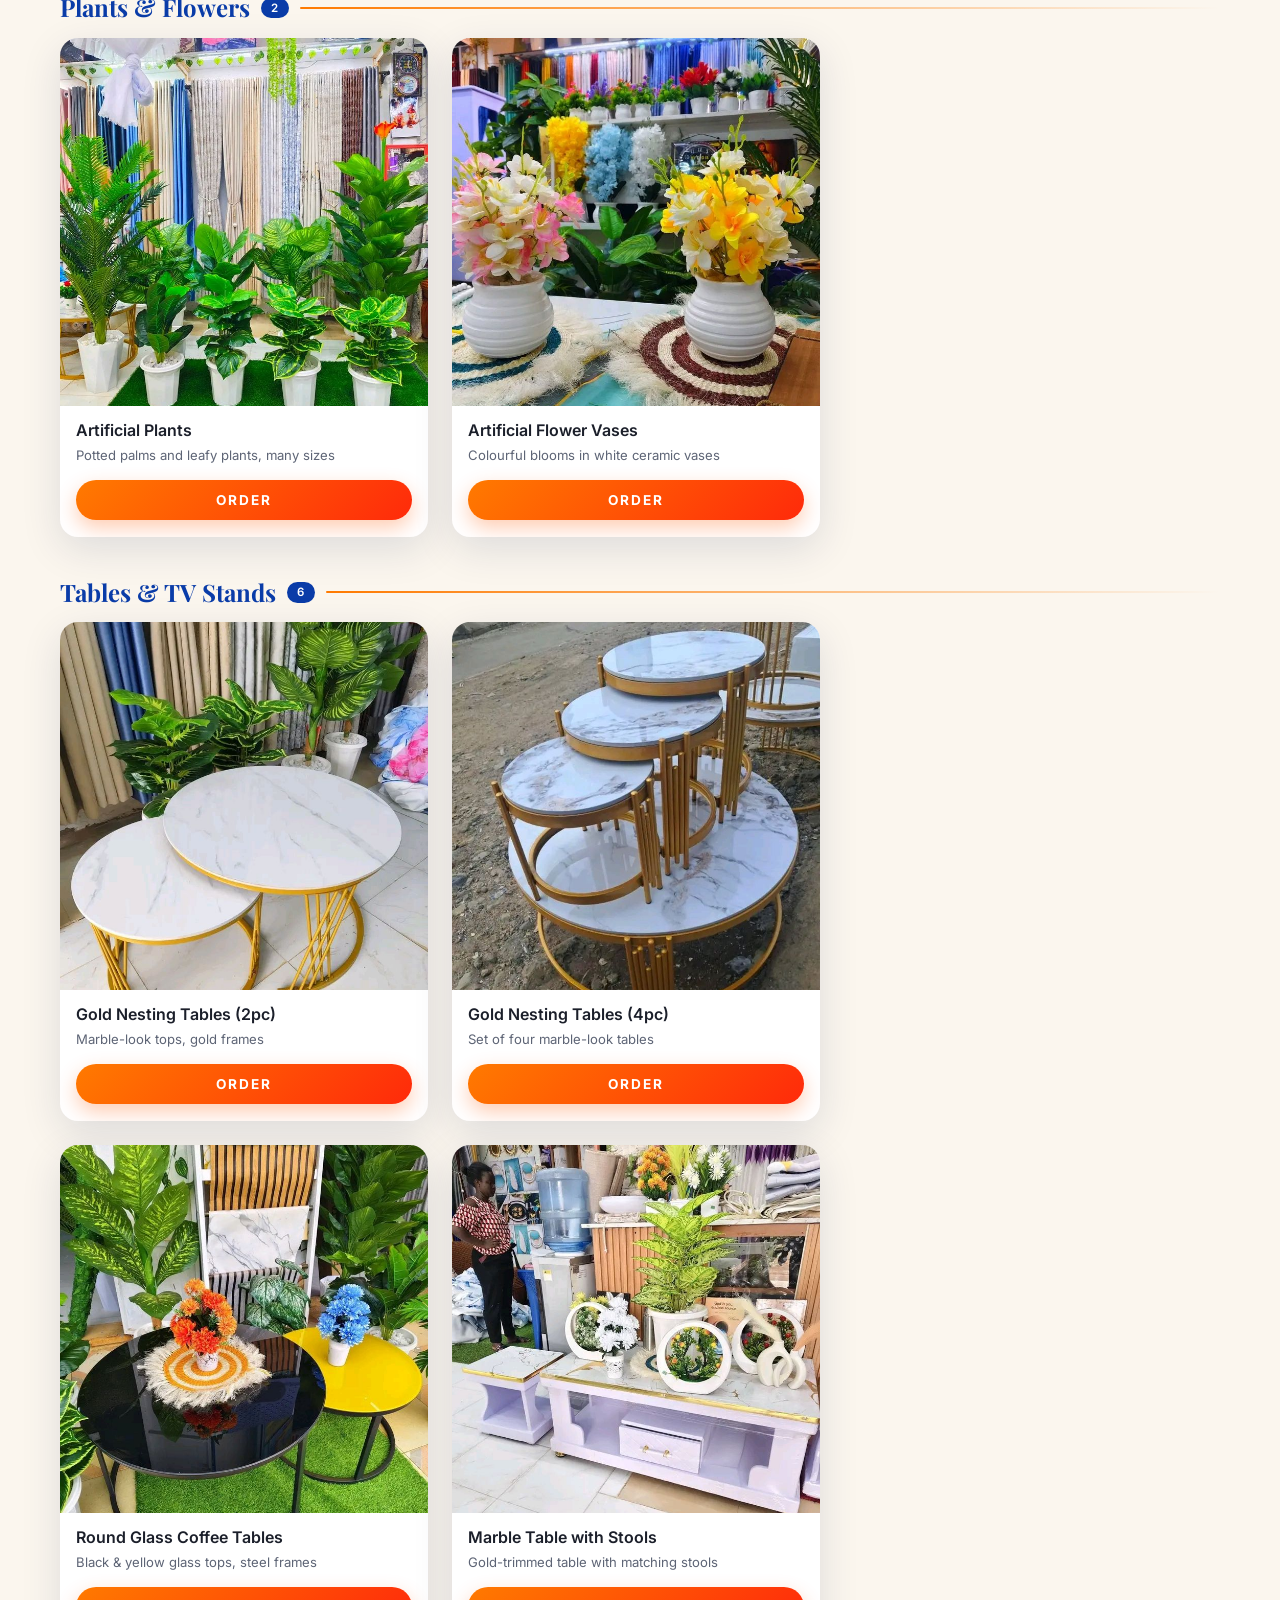
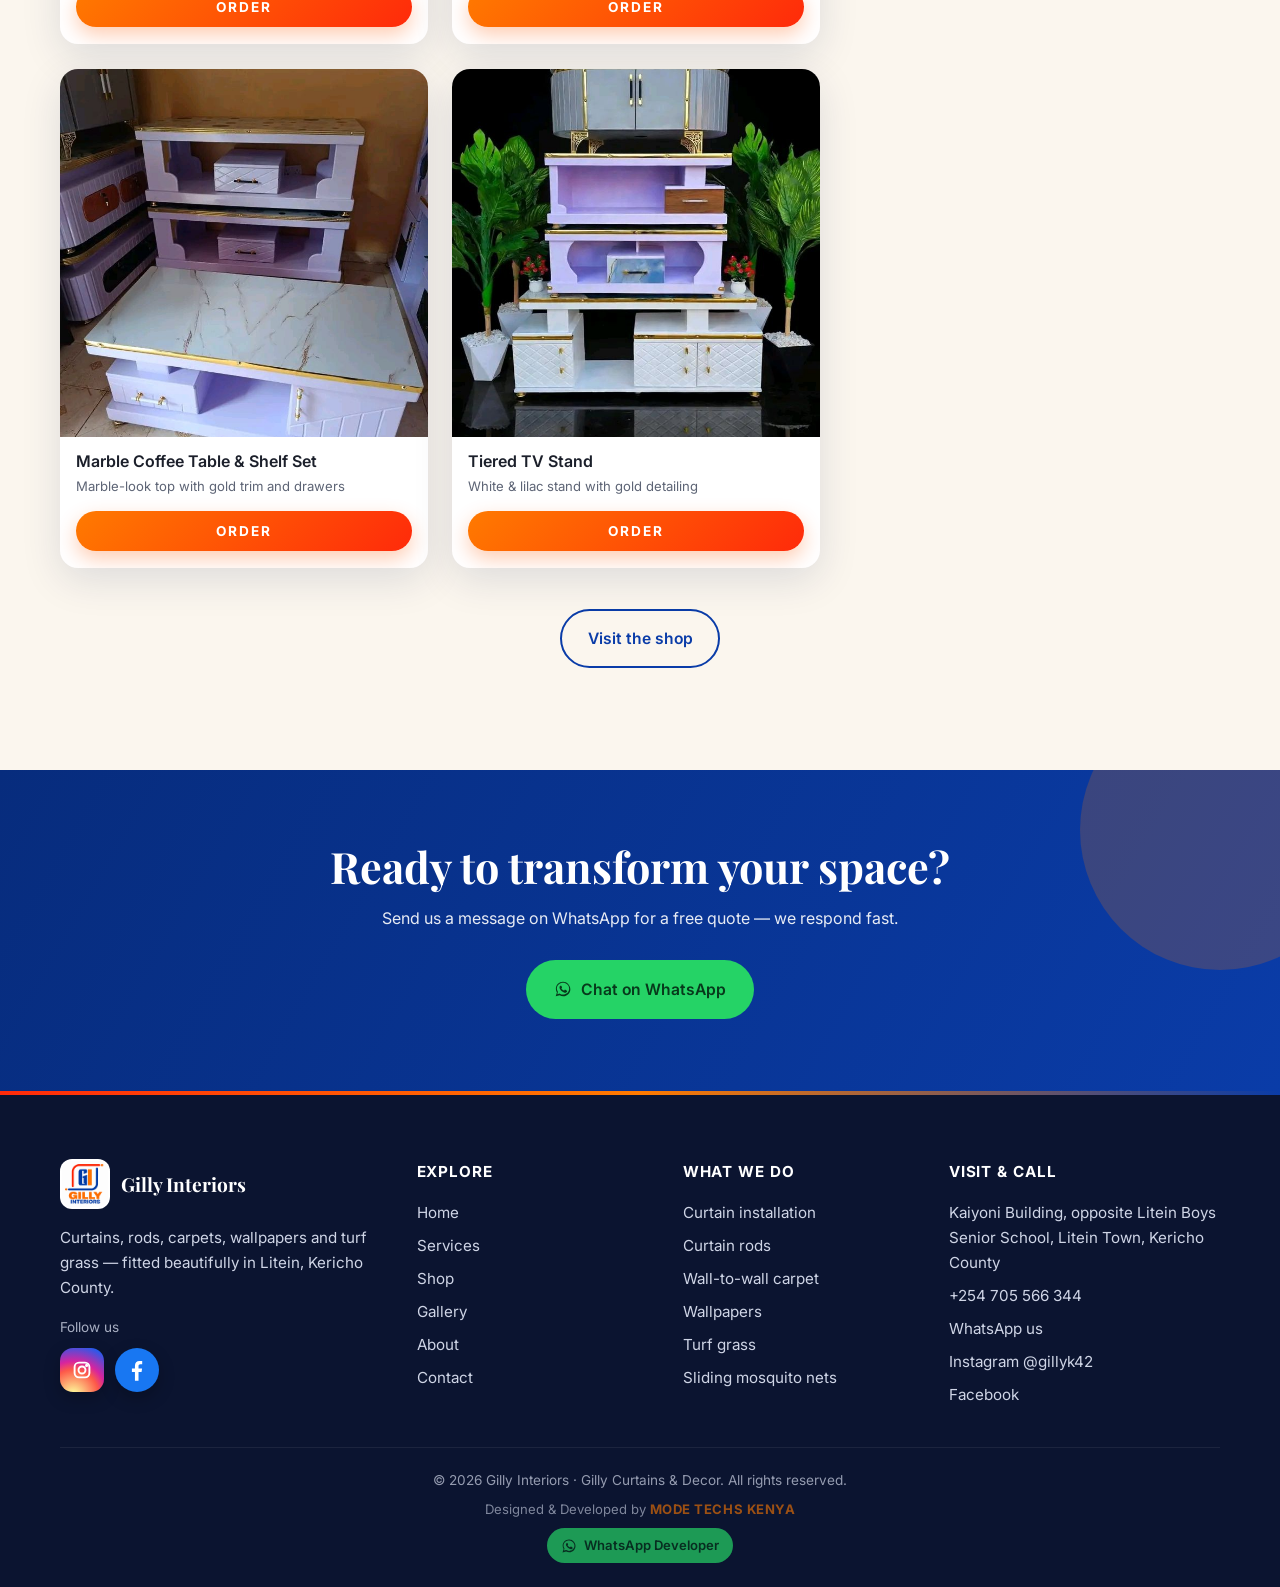
==== commit d69126cb: "Add files via upload" ====
--- a/index.html
+++ b/index.html
@@ -5,7 +5,7 @@
 <meta name="description" content="Gilly Interiors – curtain stitching & installation, curtain rods, wall-to-wall carpet, wallpapers, turf grass and sliding mosquito nets. Order online.">
 <meta property="og:title" content="Gilly Interiors | Curtains, Rods, Carpets & Décor in Litein, Kericho County"><meta property="og:description" content="Gilly Interiors – curtain stitching & installation, curtain rods, wall-to-wall carpet, wallpapers, turf grass and sliding mosquito nets. Order online."><meta property="og:image" content="https://gillyinteriors.co.ke/img/logo.png"><meta property="og:image:secure_url" content="https://gillyinteriors.co.ke/img/logo.png"><meta property="og:image:type" content="image/png"><meta property="og:image:width" content="480"><meta property="og:image:height" content="480"><meta property="og:url" content="https://gillyinteriors.co.ke/"><meta property="og:site_name" content="Gilly Interiors"><meta name="twitter:card" content="summary"><meta name="twitter:image" content="https://gillyinteriors.co.ke/img/logo.png"><meta property="og:type" content="website">
 <meta name="theme-color" content="#0a3ca8">
-<link rel="icon" href="img/favicon.png">
+<link rel="icon" href="https://gillyinteriors.co.ke/favicon.ico" sizes="48x48"><link rel="icon" type="image/png" href="https://gillyinteriors.co.ke/img/favicon-96.png" sizes="96x96"><link rel="icon" type="image/png" href="https://gillyinteriors.co.ke/img/favicon-192.png" sizes="192x192"><link rel="apple-touch-icon" href="https://gillyinteriors.co.ke/img/apple-touch-icon.png">
 <link rel="preconnect" href="https://fonts.googleapis.com"><link rel="preconnect" href="https://fonts.gstatic.com" crossorigin>
 <link href="https://fonts.googleapis.com/css2?family=Inter:wght@400;500;600;700&family=Playfair+Display:ital,wght@0,600;0,700;1,600&display=swap" rel="stylesheet">
 <link rel="stylesheet" href="./style.css">
@@ -43,5 +43,5 @@
 <div><h4>VISIT &amp; CALL</h4><ul><li>Kaiyoni Building, opposite Litein Boys Senior School, Litein Town, Kericho County</li><li><a href="tel:+254705566344">+254 705 566 344</a></li><li><a href="https://wa.me/254705566344" target="_blank" rel="noopener">WhatsApp us</a></li><li><a href="https://www.instagram.com/gillyk42" target="_blank" rel="noopener">Instagram @gillyk42</a></li><li><a href="https://www.facebook.com/share/1J3zjnJ5XR/" target="_blank" rel="noopener">Facebook</a></li></ul></div>
 </div><div class="copy">© 2026 Gilly Interiors · Gilly Curtains &amp; Decor. All rights reserved.<br><span class="credit">Designed &amp; Developed by <strong>MODE TECHS KENYA</strong></span><br><a class="dev-wa" href="https://wa.me/254141116200?text=Hello%20MODE%20TECHS%20KENYA%2C%20I%20saw%20your%20work%20on%20the%20Gilly%20Interiors%20website." target="_blank" rel="noopener" aria-label="WhatsApp the developer"><svg viewBox="0 0 32 32" aria-hidden="true"><path d="M16 3C9 3 3.3 8.6 3.3 15.5c0 2.4.7 4.7 1.9 6.6L3 29l7.100-1.900c1.900 1 4 1.600 6.200 1.600 7 0 12.700-5.600 12.700-12.500S23 3 16 3zm0 22.800c-2 0-3.900-.6-5.500-1.600l-.4-.2-4.200 1.100 1.100-4.100-.3-.4a10.200 10.200 0 0 1-1.600-5.500C5.100 9.600 10 5.100 16 5.100s10.900 4.500 10.900 10.400S22 25.800 16 25.800zm6-7.700c-.3-.2-1.900-.9-2.200-1s-.5-.2-.7.200-.8 1-1 1.200-.4.200-.7.100a8.400 8.400 0 0 1-4.100-3.600c-.3-.6.300-.5.900-1.700.1-.2 0-.4 0-.5l-1-2.300c-.3-.6-.5-.5-.7-.5h-.6c-.2 0-.6.100-.9.400s-1.200 1.200-1.200 2.800 1.200 3.300 1.400 3.500 2.300 3.600 5.700 5c2.100.9 2.900 1 3.900.8.600-.1 1.900-.8 2.200-1.500s.3-1.400.2-1.500-.3-.2-.6-.4z"/></svg>WhatsApp Developer</a></div></div></footer>
 <a class="wa-float" aria-label="Chat on WhatsApp" target="_blank" rel="noopener" href="https://wa.me/254705566344?text=Hello%20Gilly%20Interiors"><svg viewBox="0 0 32 32"><path d="M16 3C9 3 3.3 8.6 3.3 15.5c0 2.4.7 4.7 1.9 6.6L3 29l7.100-1.900c1.900 1 4 1.600 6.200 1.600 7 0 12.700-5.600 12.700-12.500S23 3 16 3zm0 22.800c-2 0-3.900-.6-5.500-1.600l-.4-.2-4.200 1.100 1.100-4.100-.3-.4a10.200 10.200 0 0 1-1.600-5.500C5.100 9.600 10 5.100 16 5.100s10.900 4.500 10.900 10.400S22 25.800 16 25.800zm6-7.700c-.3-.2-1.900-.9-2.200-1s-.5-.2-.7.200-.8 1-1 1.200-.4.200-.7.100a8.400 8.400 0 0 1-4.100-3.600c-.3-.6.300-.5.900-1.700.1-.2 0-.4 0-.5l-1-2.300c-.3-.6-.5-.5-.7-.5h-.6c-.2 0-.6.100-.9.400s-1.200 1.200-1.200 2.800 1.200 3.300 1.400 3.500 2.300 3.600 5.700 5c2.100.9 2.900 1 3.900.8.600-.1 1.900-.8 2.200-1.500s.3-1.400.2-1.500-.3-.2-.6-.4z"/></svg></a>
-<script src="./products.js"></script><script src="./main.js"></script><script src="./cart.js"></script>
+<script src="./products.js"></script><script src="./live.js"></script>
 </body></html>
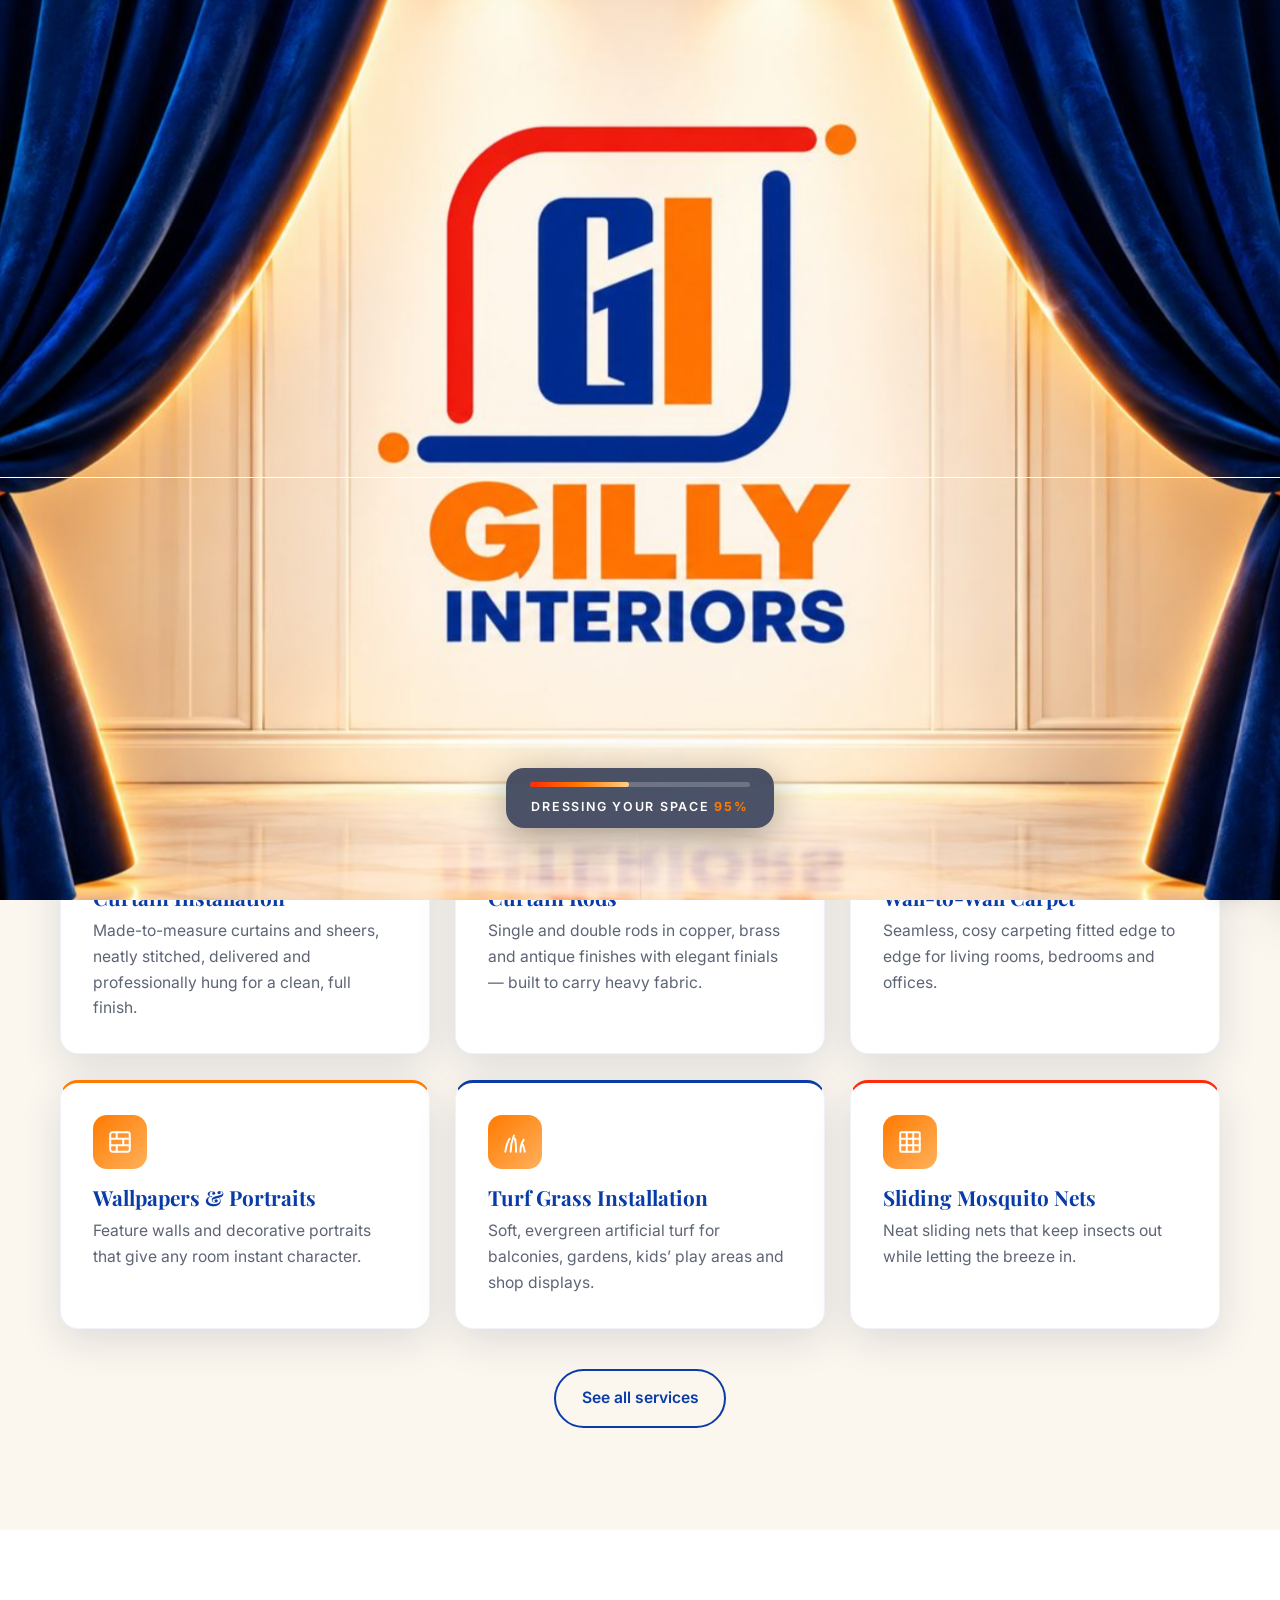
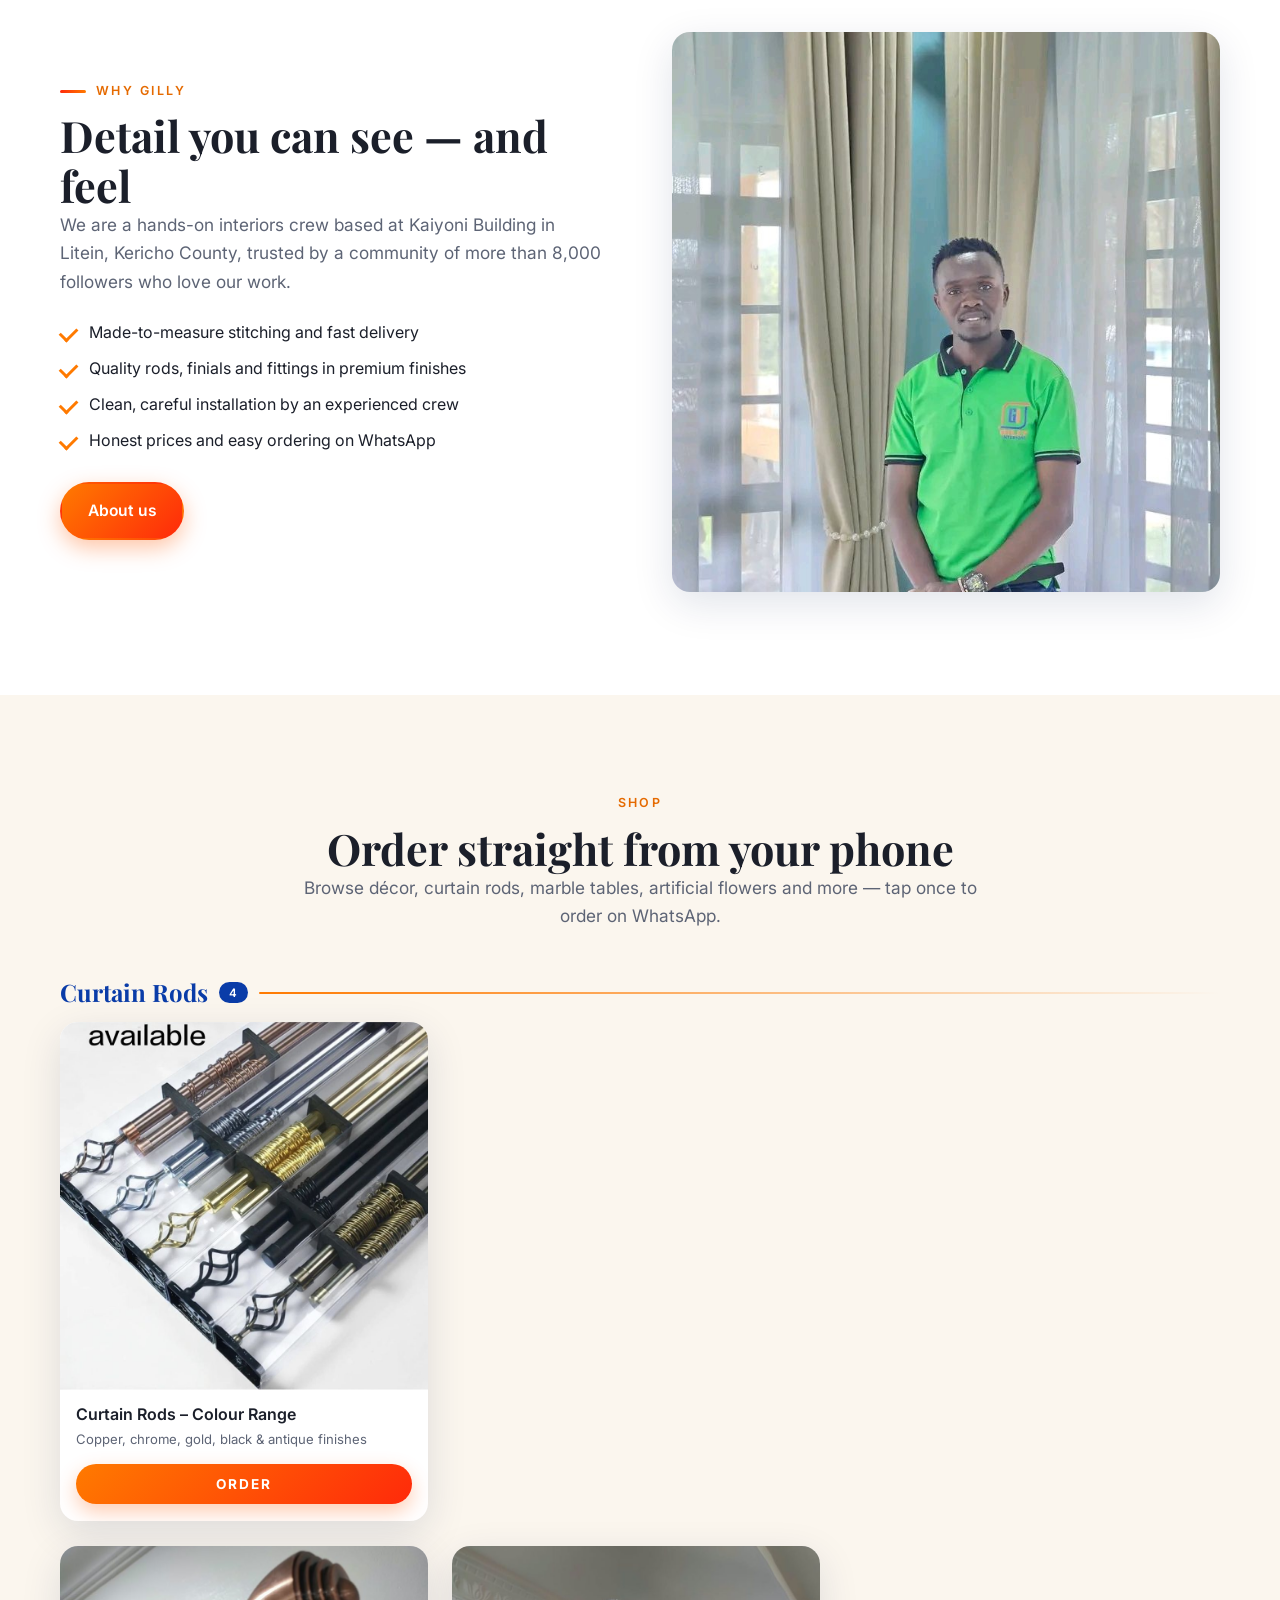
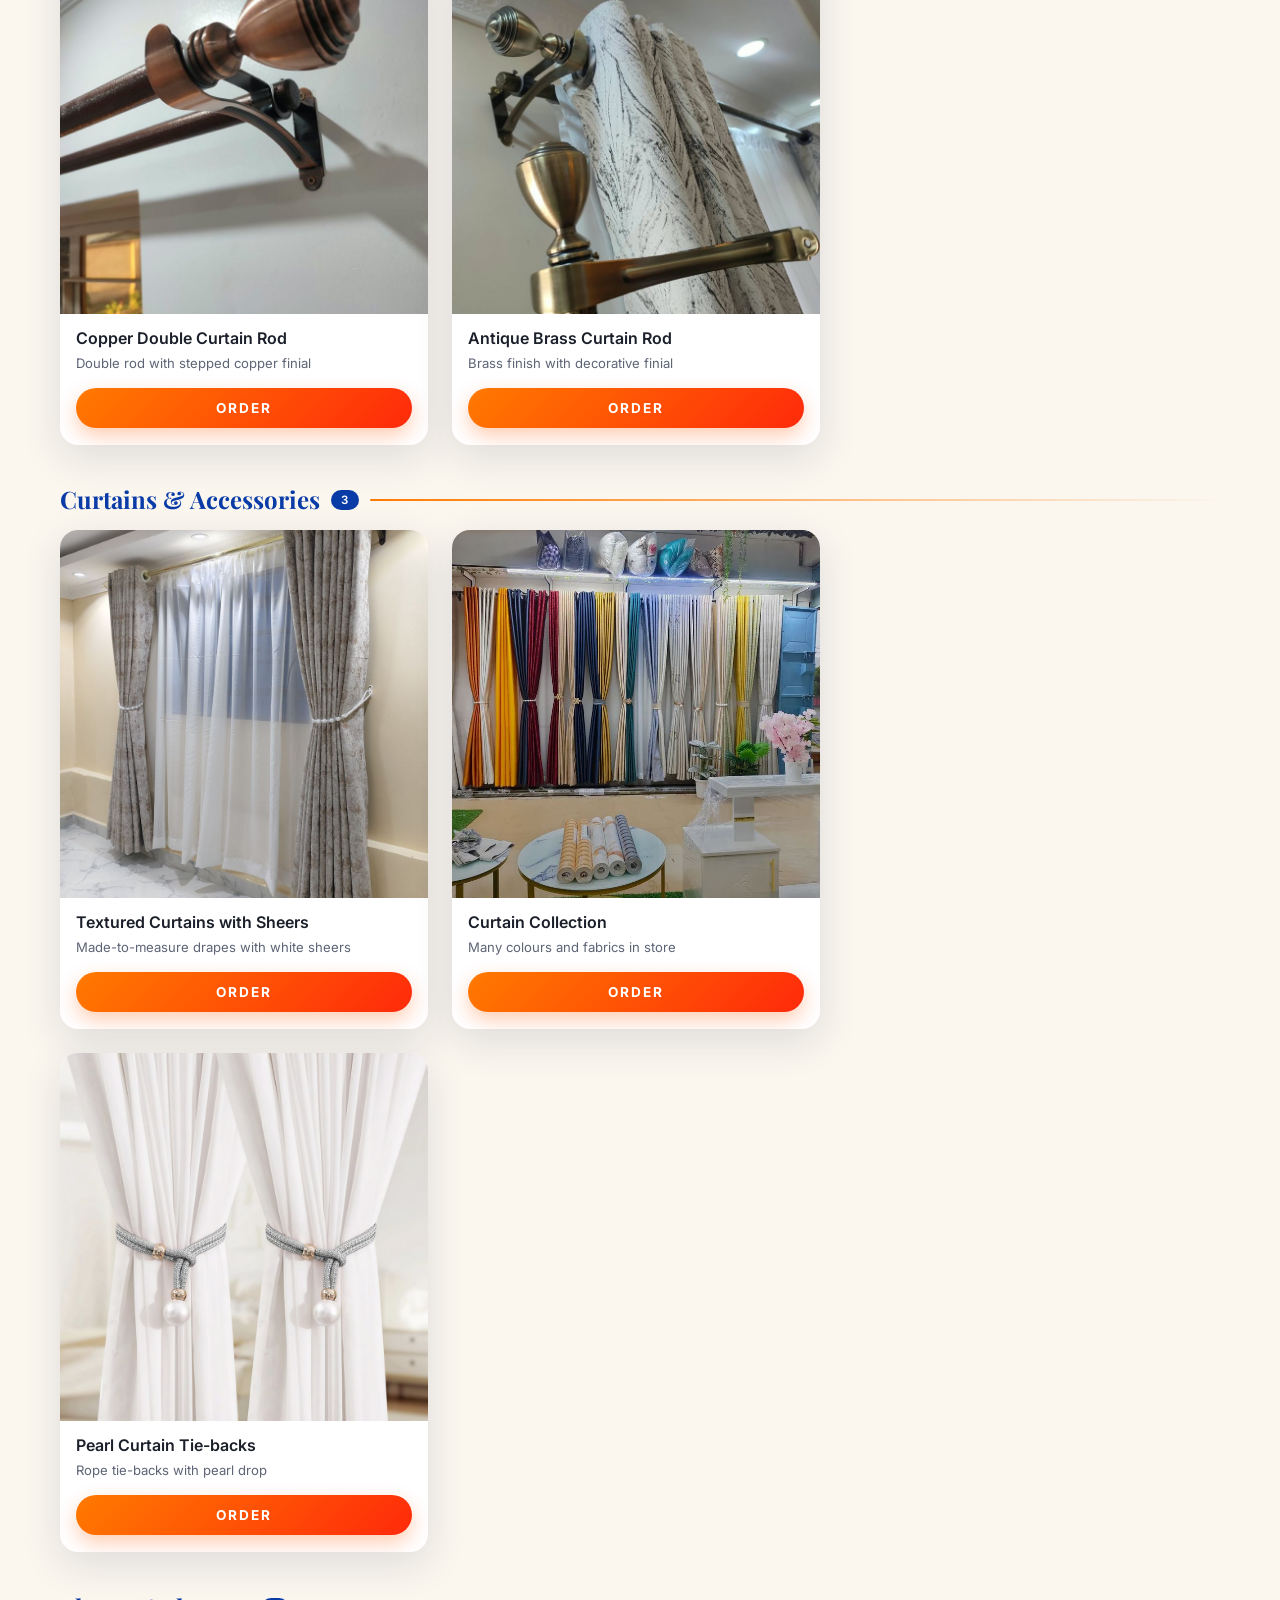
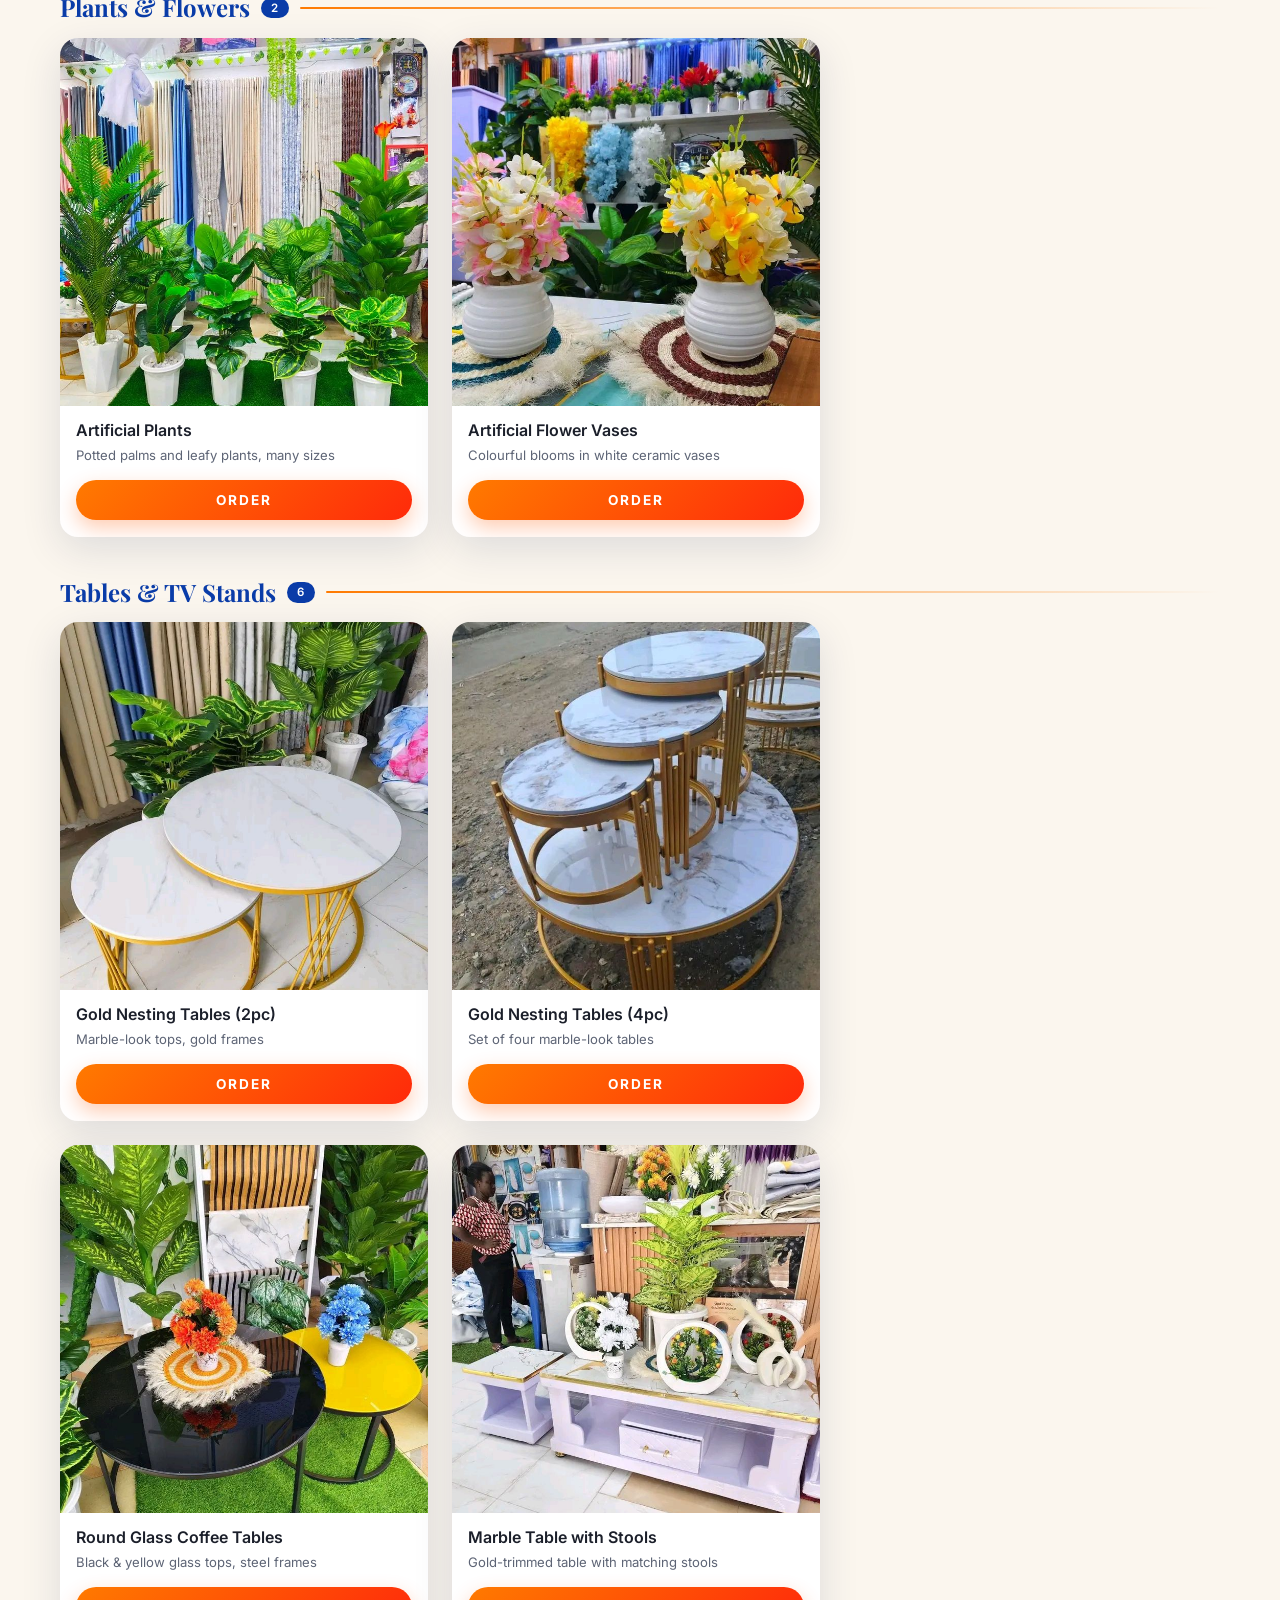
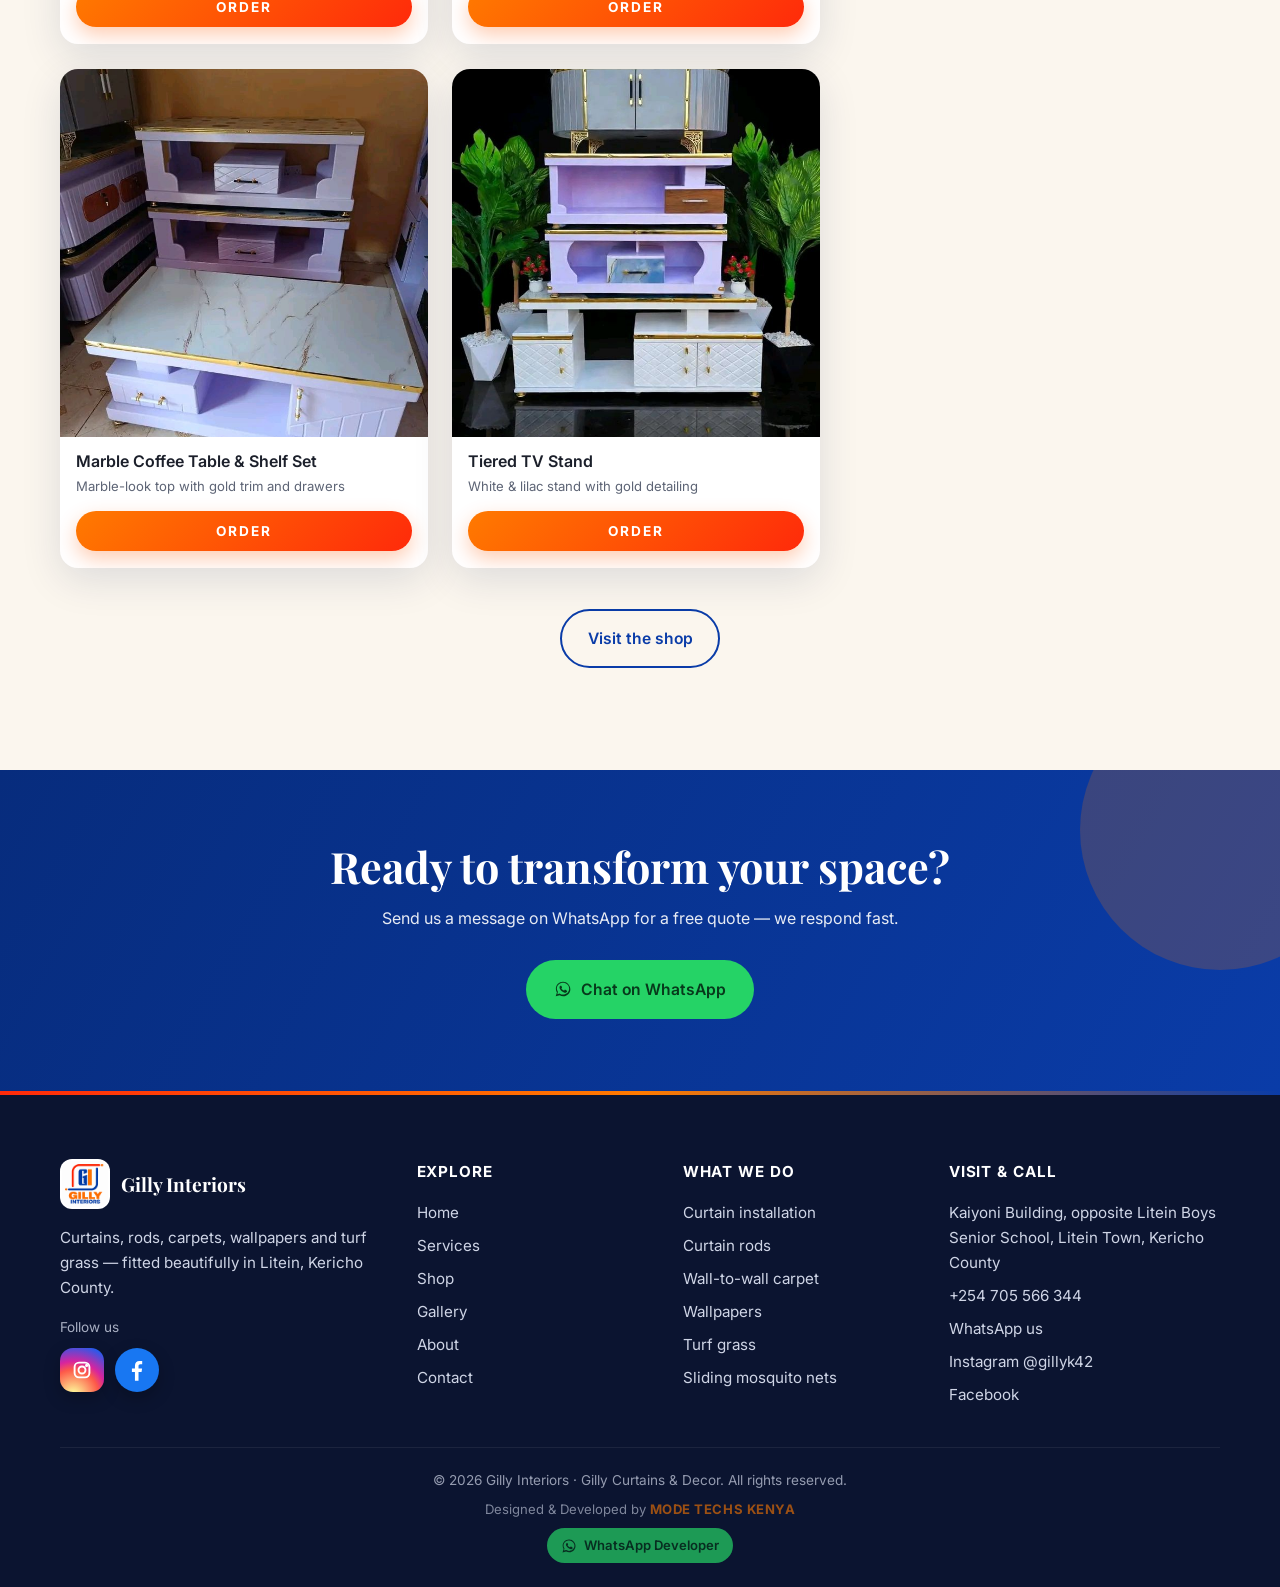
==== commit c618100c: "Add files via upload" ====
--- a/index.html
+++ b/index.html
@@ -43,5 +43,5 @@
 <div><h4>VISIT &amp; CALL</h4><ul><li>Kaiyoni Building, opposite Litein Boys Senior School, Litein Town, Kericho County</li><li><a href="tel:+254705566344">+254 705 566 344</a></li><li><a href="https://wa.me/254705566344" target="_blank" rel="noopener">WhatsApp us</a></li><li><a href="https://www.instagram.com/gillyk42" target="_blank" rel="noopener">Instagram @gillyk42</a></li><li><a href="https://www.facebook.com/share/1J3zjnJ5XR/" target="_blank" rel="noopener">Facebook</a></li></ul></div>
 </div><div class="copy">© 2026 Gilly Interiors · Gilly Curtains &amp; Decor. All rights reserved.<br><span class="credit">Designed &amp; Developed by <strong>MODE TECHS KENYA</strong></span><br><a class="dev-wa" href="https://wa.me/254141116200?text=Hello%20MODE%20TECHS%20KENYA%2C%20I%20saw%20your%20work%20on%20the%20Gilly%20Interiors%20website." target="_blank" rel="noopener" aria-label="WhatsApp the developer"><svg viewBox="0 0 32 32" aria-hidden="true"><path d="M16 3C9 3 3.3 8.6 3.3 15.5c0 2.4.7 4.7 1.9 6.6L3 29l7.100-1.900c1.900 1 4 1.600 6.200 1.600 7 0 12.700-5.600 12.700-12.500S23 3 16 3zm0 22.800c-2 0-3.900-.6-5.500-1.600l-.4-.2-4.200 1.100 1.100-4.100-.3-.4a10.200 10.200 0 0 1-1.600-5.500C5.100 9.600 10 5.100 16 5.100s10.900 4.500 10.900 10.400S22 25.800 16 25.800zm6-7.700c-.3-.2-1.900-.9-2.200-1s-.5-.2-.7.200-.8 1-1 1.200-.4.200-.7.100a8.400 8.400 0 0 1-4.100-3.600c-.3-.6.300-.5.900-1.700.1-.2 0-.4 0-.5l-1-2.300c-.3-.6-.5-.5-.7-.5h-.6c-.2 0-.6.100-.9.400s-1.200 1.200-1.200 2.800 1.200 3.300 1.400 3.500 2.300 3.600 5.700 5c2.100.9 2.900 1 3.900.8.600-.1 1.900-.8 2.200-1.500s.3-1.400.2-1.500-.3-.2-.6-.4z"/></svg>WhatsApp Developer</a></div></div></footer>
 <a class="wa-float" aria-label="Chat on WhatsApp" target="_blank" rel="noopener" href="https://wa.me/254705566344?text=Hello%20Gilly%20Interiors"><svg viewBox="0 0 32 32"><path d="M16 3C9 3 3.3 8.6 3.3 15.5c0 2.4.7 4.7 1.9 6.6L3 29l7.100-1.900c1.900 1 4 1.600 6.200 1.600 7 0 12.700-5.600 12.700-12.500S23 3 16 3zm0 22.800c-2 0-3.900-.6-5.500-1.600l-.4-.2-4.200 1.100 1.100-4.100-.3-.4a10.200 10.200 0 0 1-1.600-5.500C5.100 9.600 10 5.100 16 5.100s10.900 4.500 10.900 10.400S22 25.800 16 25.800zm6-7.700c-.3-.2-1.900-.9-2.200-1s-.5-.2-.7.200-.8 1-1 1.200-.4.200-.7.100a8.400 8.400 0 0 1-4.100-3.600c-.3-.6.300-.5.900-1.700.1-.2 0-.4 0-.5l-1-2.300c-.3-.6-.5-.5-.7-.5h-.6c-.2 0-.6.100-.9.400s-1.200 1.200-1.200 2.800 1.200 3.300 1.400 3.500 2.300 3.600 5.700 5c2.100.9 2.900 1 3.900.8.600-.1 1.900-.8 2.200-1.500s.3-1.400.2-1.500-.3-.2-.6-.4z"/></svg></a>
-<script src="./products.js"></script><script src="./live.js"></script>
+<script src="./products.js?v=20261018"></script><script src="./live.js?v=20261018"></script>
 </body></html>
